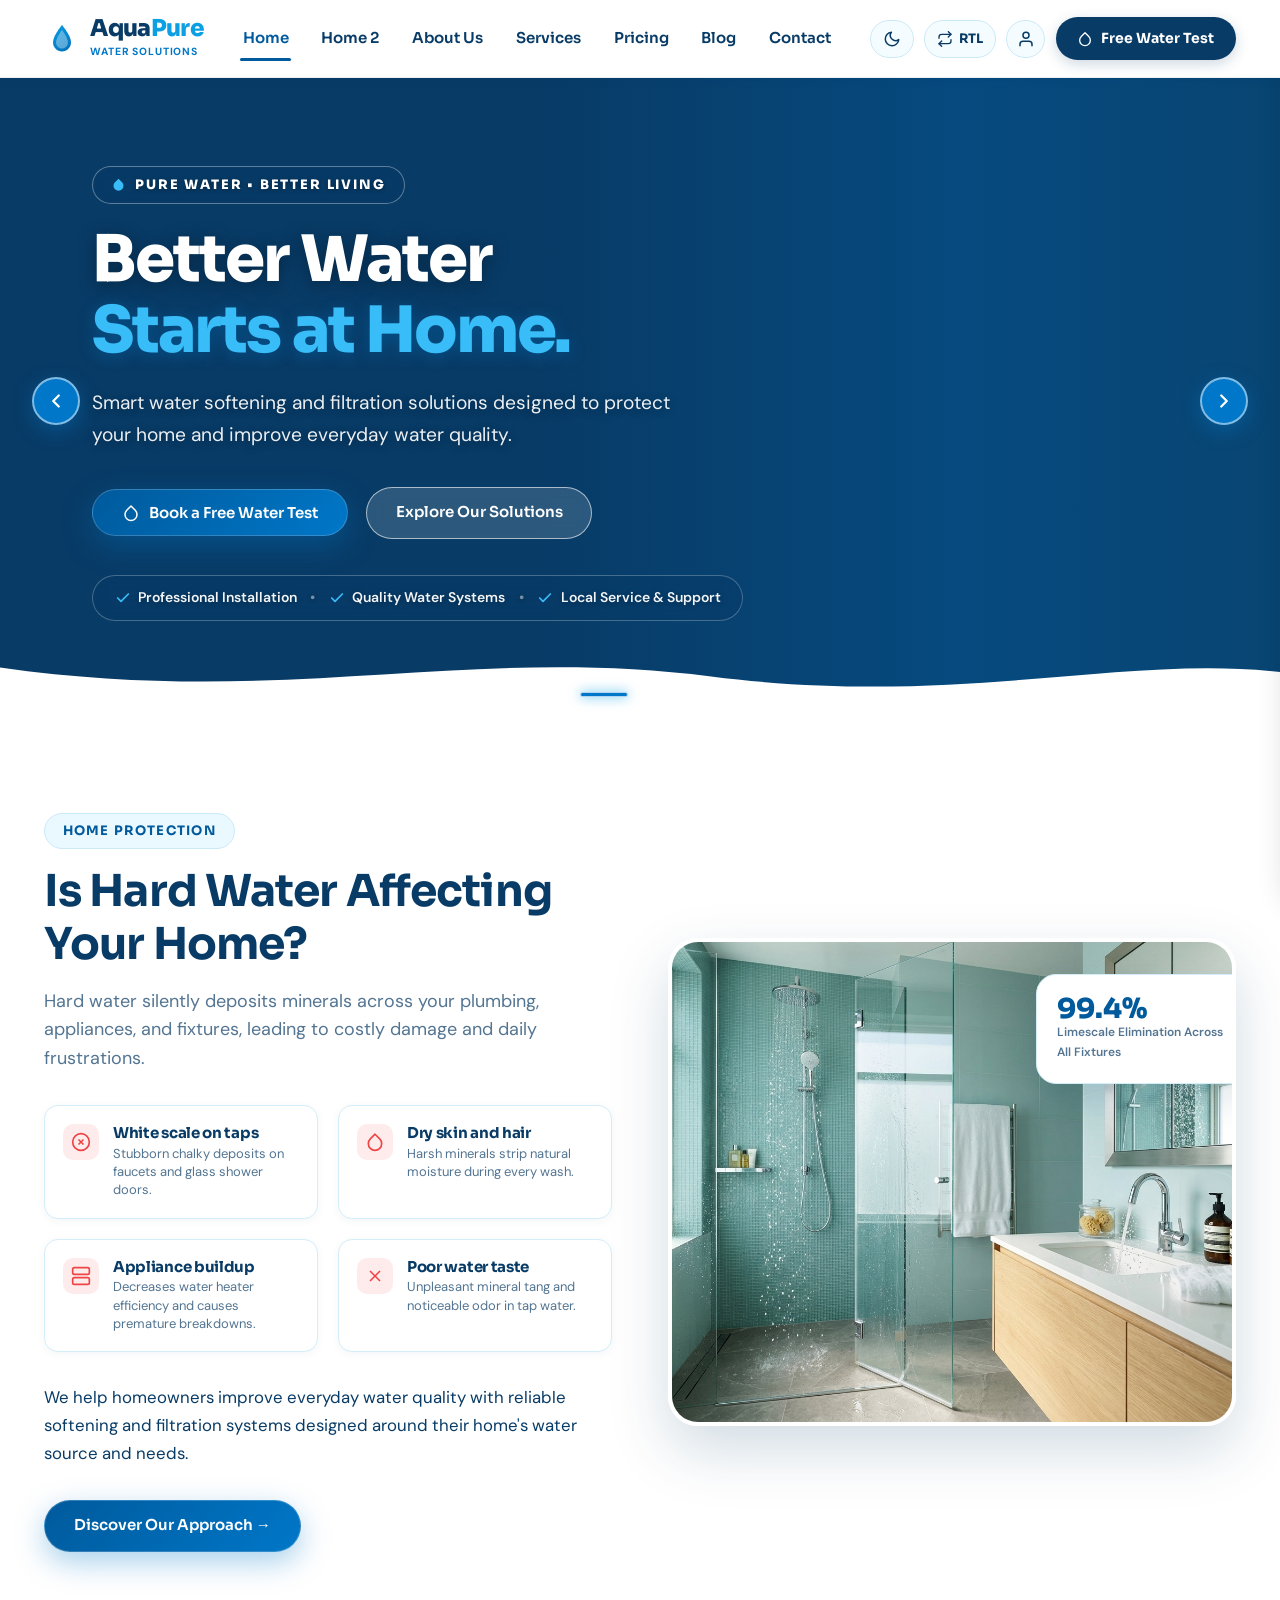
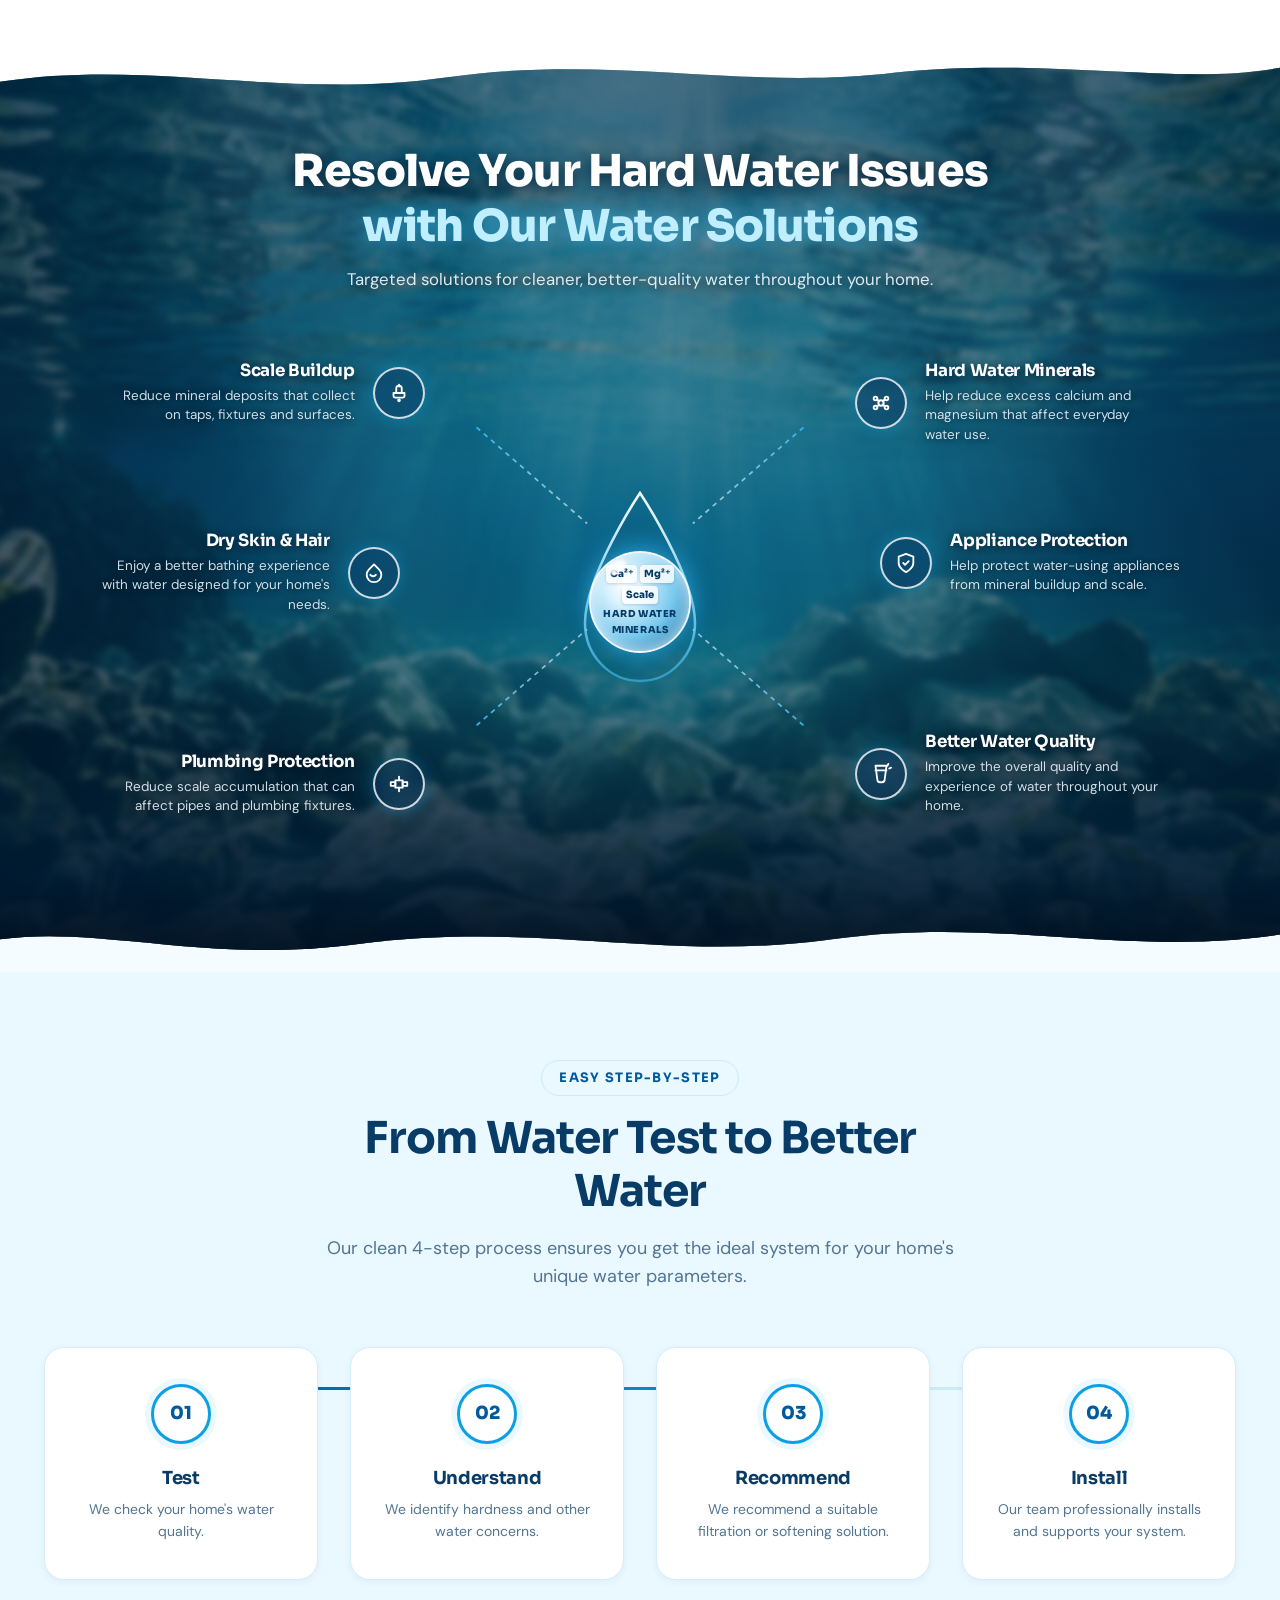
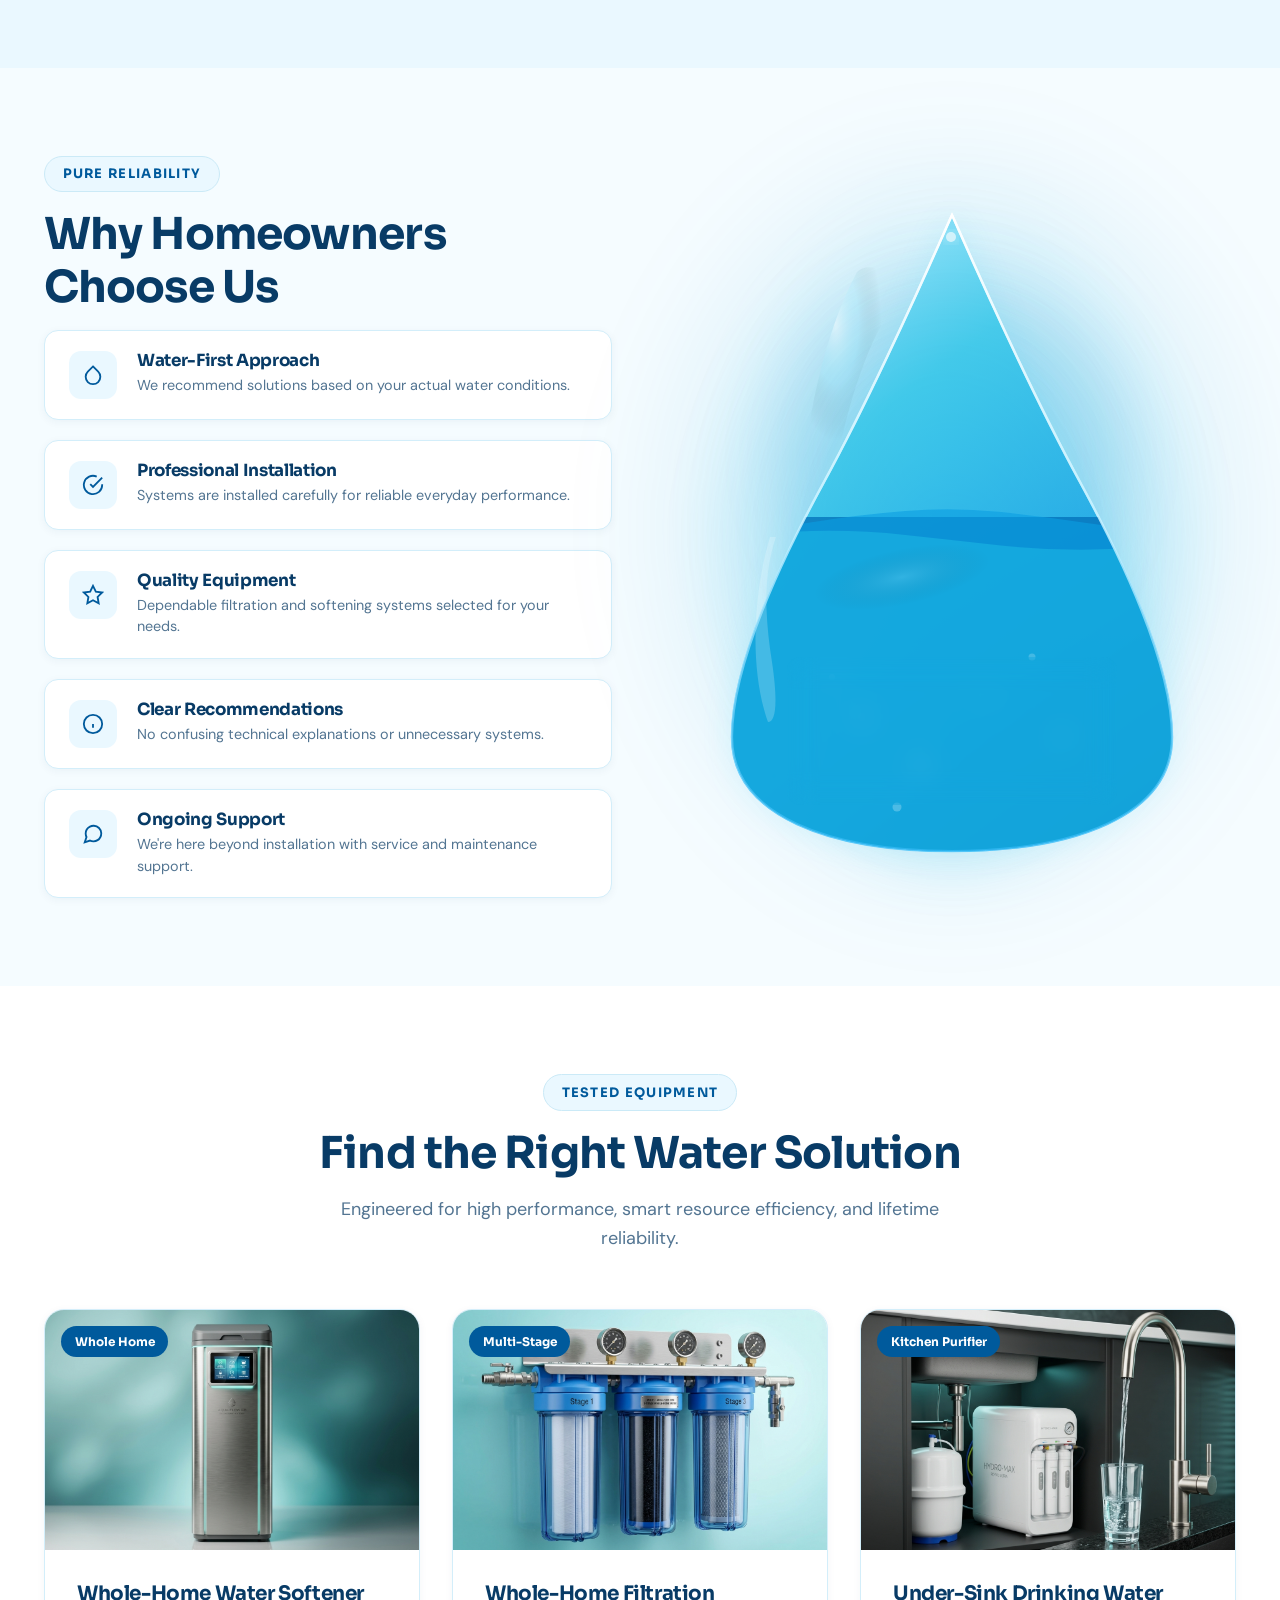
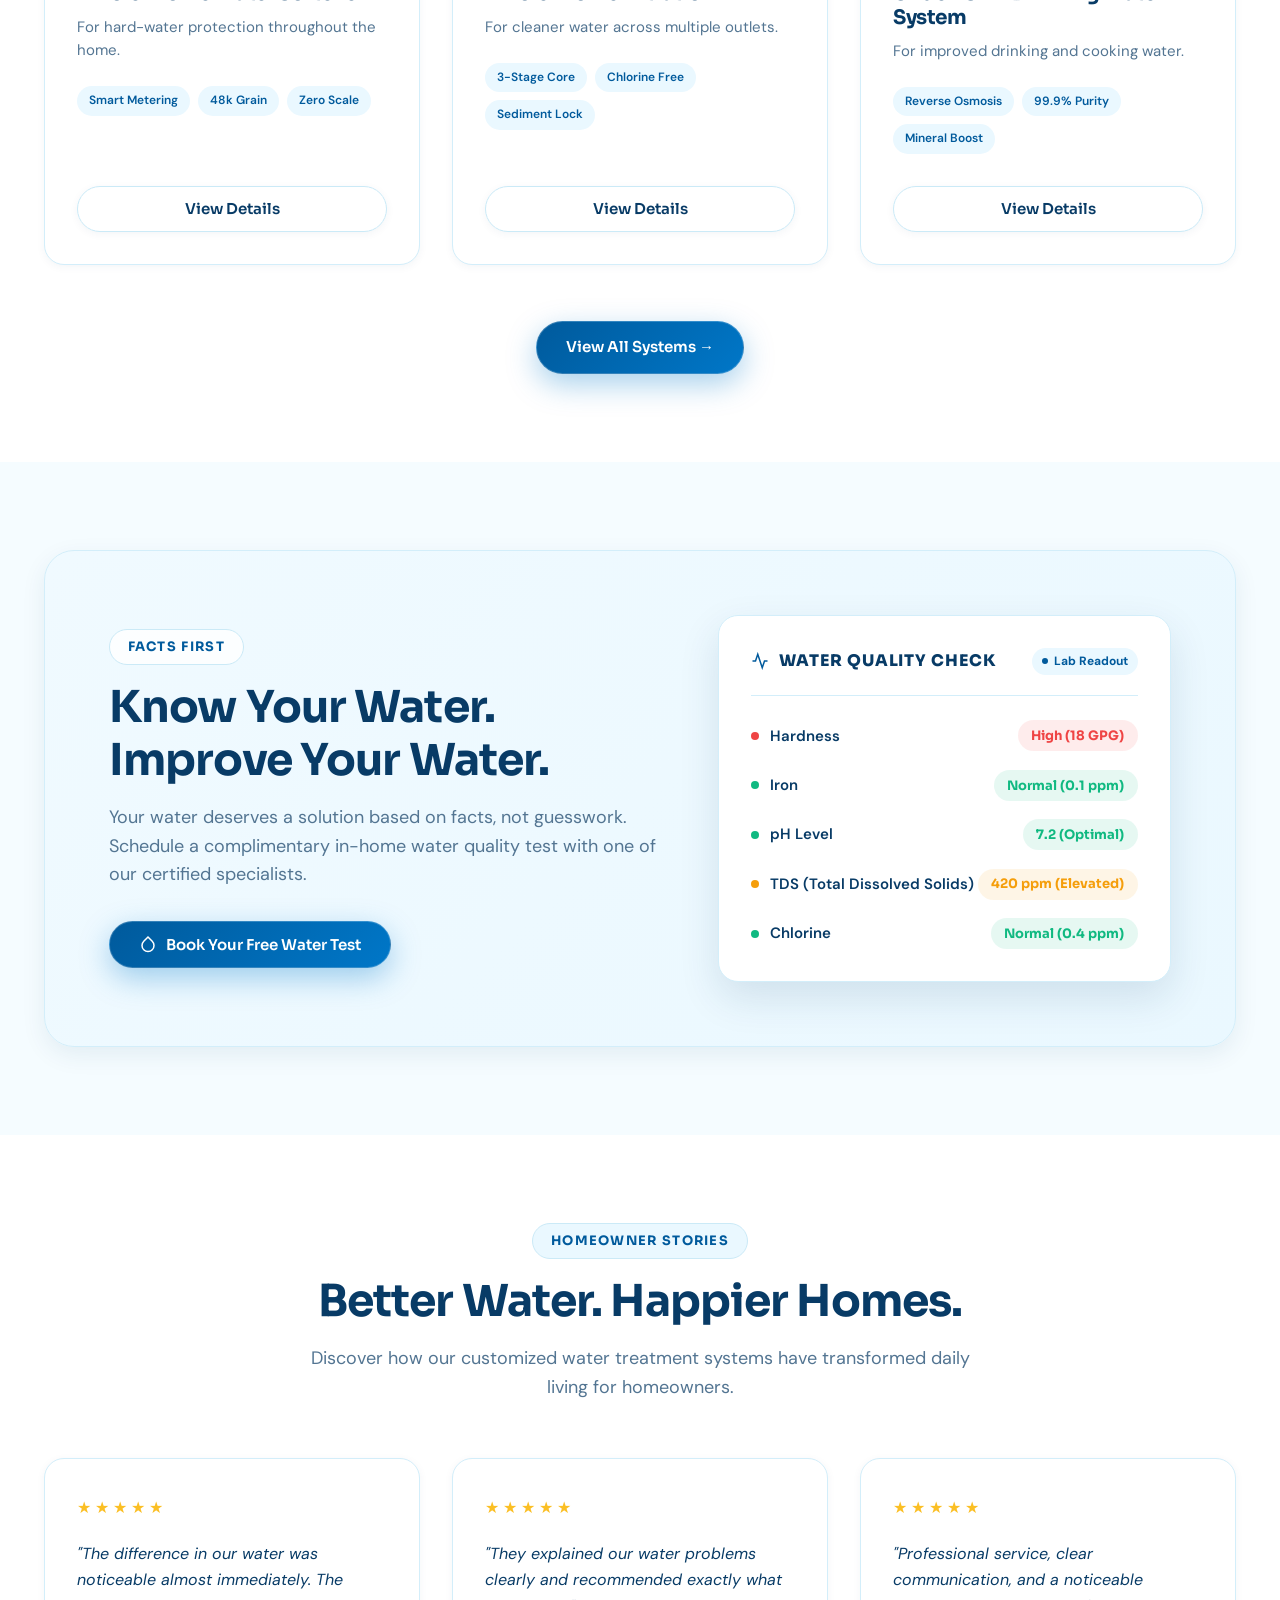
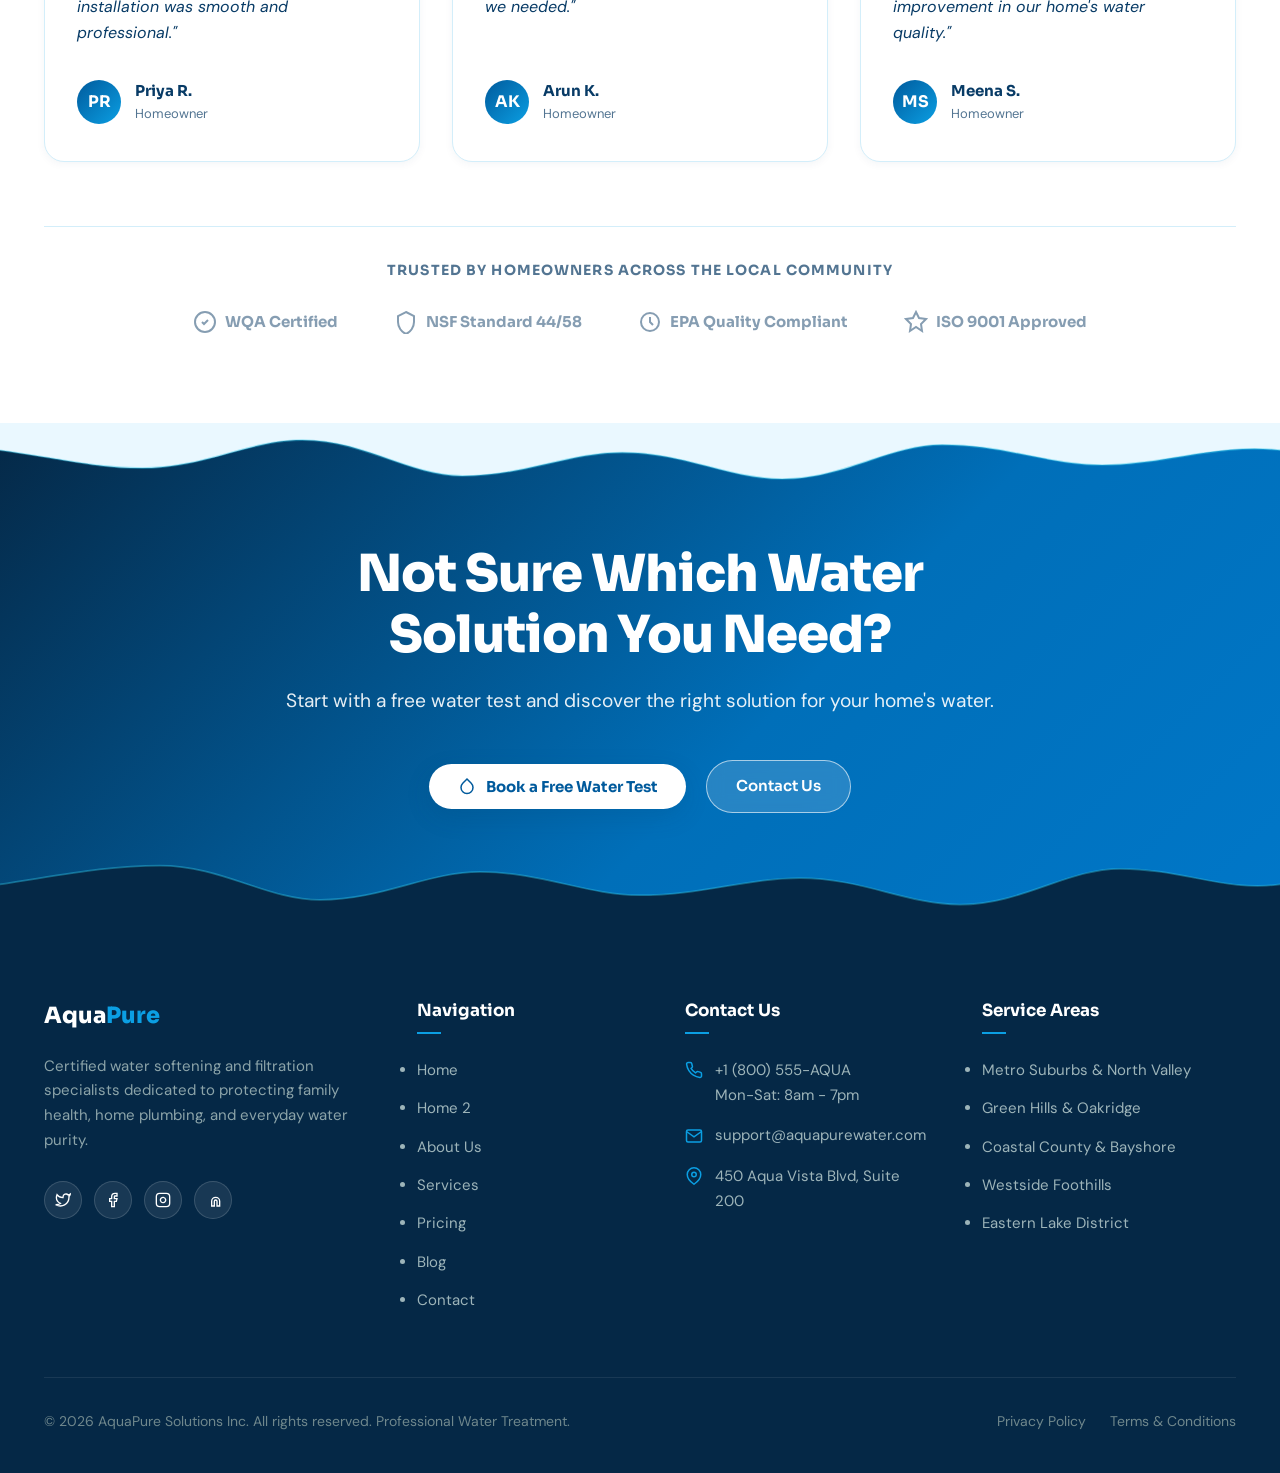
==== index.html @ fc1902e7 "first commit" ====
<!DOCTYPE html>
<html lang="en" dir="ltr">
<head>
  <meta charset="UTF-8">
  <meta name="viewport" content="width=device-width, initial-scale=1.0">
  <meta name="description" content="AquaPure - Smart water softening and whole-home filtration solutions. Protect your home and enjoy pure, balanced water with professional installation.">
  <meta name="theme-color" content="#006FB9">
  <title>AquaPure | Home Water Softener &amp; Filtration Installer</title>

  <!-- Google Fonts: Sora & DM Sans -->
  <link rel="preconnect" href="https://fonts.googleapis.com">
  <link rel="preconnect" href="https://fonts.gstatic.com" crossorigin>
  <link href="https://fonts.googleapis.com/css2?family=DM+Sans:ital,opsz,wght@0,9..40,300..800;1,9..40,300..800&family=Sora:wght@400;500;600;700;800&display=swap" rel="stylesheet">

  <!-- Core CSS -->
  <link rel="stylesheet" href="css/style.css">
  <link rel="stylesheet" href="css/auth.css">
</head>
<body>

  <!-- ==========================================================================
       HEADER / NAVIGATION (Exact Proportions & Layout to Reference UI)
       ========================================================================== -->
  <header class="site-header" id="siteHeader">
    <div class="container">
      <div class="header-inner">
        
        <!-- Brand Logo (Left) -->
        <a href="index.html" class="brand-logo" aria-label="AquaPure Home">
          <svg class="logo-icon-svg" viewBox="0 0 36 36" fill="none">
            <path d="M18 4C18 4 9 14.5 9 21.5C9 26.47 13.03 30.5 18 30.5C22.97 30.5 27 26.47 27 21.5C27 14.5 18 4 18 4Z" fill="url(#logo_grad)"/>
            <path d="M18 9C18 9 12 16.5 12 21.5C12 24.8 14.69 27.5 18 27.5C21.31 27.5 24 24.8 24 21.5C24 16.5 18 9 18 9Z" fill="#FFFFFF" fill-opacity="0.35"/>
            <defs>
              <linearGradient id="logo_grad" x1="9" y1="4" x2="27" y2="30.5" gradientUnits="userSpaceOnUse">
                <stop stop-color="#0B9FE3"/>
                <stop offset="1" stop-color="#006FB9"/>
              </linearGradient>
            </defs>
          </svg>
          <div class="logo-text-group">
            <span class="brand-title">Aqua<span>Pure</span></span>
            <span class="brand-sub">Water Solutions</span>
          </div>
        </a>

        <!-- Center Navigation Menu -->
        <nav class="nav-menu" aria-label="Main Navigation">
          <a href="index.html" class="nav-link active">Home</a>
          <a href="home-2.html" class="nav-link">Home 2</a>
          <a href="about.html" class="nav-link">About Us</a>
          <a href="services.html" class="nav-link">Services</a>
          <a href="pricing.html" class="nav-link">Pricing</a>
          <a href="blog.html" class="nav-link">Blog</a>
          <a href="contact.html" class="nav-link">Contact</a>
        </nav>

        <!-- Right Header Actions -->
        <div class="header-actions">
          
          <!-- Dark / Light Mode Toggle -->
          <button class="header-action-btn" id="themeToggleBtn" aria-label="Toggle dark mode" title="Toggle theme">
            <svg id="themeIcon" width="18" height="18" viewBox="0 0 24 24" fill="none" stroke="currentColor" stroke-width="2" stroke-linecap="round" stroke-linejoin="round">
              <path d="M21 12.79A9 9 0 1 1 11.21 3 7 7 0 0 0 21 12.79z"></path>
            </svg>
          </button>

          <!-- LTR / RTL Direction Toggle -->
          <button class="header-action-btn" id="dirToggleBtn" aria-label="Toggle text direction" title="Switch LTR/RTL">
            <svg width="16" height="16" viewBox="0 0 24 24" fill="none" stroke="currentColor" stroke-width="2" stroke-linecap="round" stroke-linejoin="round">
              <polyline points="17 1 21 5 17 9"></polyline>
              <path d="M3 11V9a4 4 0 0 1 4-4h14"></path>
              <polyline points="7 23 3 19 7 15"></polyline>
              <path d="M21 13v2a4 4 0 0 1-4 4H3"></path>
            </svg>
            <span id="dirLabel">RTL</span>
          </button>

          <!-- Profile Icon with Dropdown -->
          <div class="profile-dropdown-wrapper" id="profileDropdownWrapper">
            <button class="header-action-btn" id="profileMenuBtn" aria-label="User Account" title="My Account" aria-expanded="false" aria-haspopup="true" style="padding: 0 0.6rem;">
              <svg width="18" height="18" viewBox="0 0 24 24" fill="none" stroke="currentColor" stroke-width="2" stroke-linecap="round" stroke-linejoin="round">
                <path d="M20 21v-2a4 4 0 0 0-4-4H8a4 4 0 0 0-4 4v2"></path>
                <circle cx="12" cy="7" r="4"></circle>
              </svg>
            </button>
            <div class="profile-dropdown-panel" id="profileDropdownPanel" role="menu">
              <!-- Populated by main.js profile dropdown logic -->
            </div>
          </div>

          <!-- Primary CTA Button -->
          <a href="#water-test" class="header-cta-pill trigger-water-test">
            <svg width="16" height="16" viewBox="0 0 24 24" fill="none" stroke="currentColor" stroke-width="2" stroke-linecap="round" stroke-linejoin="round">
              <path d="M12 2.69l5.66 5.66a8 8 0 1 1-11.31 0z"></path>
            </svg>
            Free Water Test
          </a>

          <!-- Mobile Hamburger Toggle -->
          <button class="hamburger-btn" id="hamburgerBtn" aria-label="Open mobile menu" aria-expanded="false">
            <span class="hamburger-line"></span>
            <span class="hamburger-line"></span>
            <span class="hamburger-line"></span>
          </button>

        </div>

      </div>
    </div>
  </header>

  <!-- Mobile Drawer Overlay & Menu -->
  <div class="mobile-nav-overlay" id="mobileNavOverlay"></div>
  <div class="mobile-nav-drawer" id="mobileNavDrawer">
    <div>
      <div class="mobile-links">
        <a href="index.html" class="mobile-link active">Home <span>&rarr;</span></a>
        <a href="home-2.html" class="mobile-link">Home 2 <span>&rarr;</span></a>
        <a href="about.html" class="mobile-link">About Us <span>&rarr;</span></a>
        <a href="services.html" class="mobile-link">Services <span>&rarr;</span></a>
        <a href="pricing.html" class="mobile-link">Pricing <span>&rarr;</span></a>
        <a href="blog.html" class="mobile-link">Blog <span>&rarr;</span></a>
        <a href="contact.html" class="mobile-link">Contact <span>&rarr;</span></a>
      </div>

      <div style="display: flex; flex-direction: column; gap: 0.75rem; margin-top: 2rem;">
        <button class="header-action-btn" id="mobileThemeToggleBtn" style="width: 100%; justify-content: flex-start; height: 42px;">
          <svg id="mobileThemeIcon" width="18" height="18" viewBox="0 0 24 24" fill="none" stroke="currentColor" stroke-width="2">
            <path d="M21 12.79A9 9 0 1 1 11.21 3 7 7 0 0 0 21 12.79z"></path>
          </svg>
          <span id="themeText">Dark Mode</span>
        </button>
        <button class="header-action-btn" id="mobileDirToggleBtn" style="width: 100%; justify-content: flex-start; height: 42px;">
          <svg width="18" height="18" viewBox="0 0 24 24" fill="none" stroke="currentColor" stroke-width="2">
            <polyline points="17 1 21 5 17 9"></polyline>
            <path d="M3 11V9a4 4 0 0 1 4-4h14"></path>
          </svg>
          <span id="mobileDirLabel">Switch to RTL</span>
        </button>
      </div>
    </div>

    <a href="#water-test" class="btn btn-blue trigger-water-test" style="width: 100%;">
      Book a Free Water Test
    </a>
  </div>

  <main>
    <!-- ==========================================================================
         HERO SECTION (Full-Width Water Video Background with Content Overlay)
         ========================================================================== -->
    <section class="hero-wrapper" id="heroSlider">
      
      <!-- Full-Width Water Splash Video Background -->
      <video class="hero-video-bg" autoplay muted loop playsinline preload="auto">
        <source src="assets/header.mp4" type="video/mp4">
      </video>

      <!-- Subtle Water Blue Gradient Overlay for Text Readability -->
      <div class="hero-video-overlay" aria-hidden="true"></div>

      <!-- Left / Right Slider Navigation Buttons (Circular Blue Buttons) -->
      <button class="slider-arrow-btn slider-arrow-prev" id="sliderPrevBtn" aria-label="Previous Hero Slide">
        <svg width="22" height="22" viewBox="0 0 24 24" fill="none" stroke="currentColor" stroke-width="2.5" stroke-linecap="round" stroke-linejoin="round">
          <polyline points="15 18 9 12 15 6"></polyline>
        </svg>
      </button>

      <button class="slider-arrow-btn slider-arrow-next" id="sliderNextBtn" aria-label="Next Hero Slide">
        <svg width="22" height="22" viewBox="0 0 24 24" fill="none" stroke="currentColor" stroke-width="2.5" stroke-linecap="round" stroke-linejoin="round">
          <polyline points="9 18 15 12 9 6"></polyline>
        </svg>
      </button>

      <!-- Bottom Slider Indicators -->
      <div class="hero-slider-indicators" id="heroIndicators">
        <button class="indicator-bar active" data-slide="0" aria-label="Slide 1"></button>
        <button class="indicator-bar" data-slide="1" aria-label="Slide 2"></button>
        <button class="indicator-bar" data-slide="2" aria-label="Slide 3"></button>
      </div>

      <!-- Bottom Flowing Curved Wave (Edge Transition connected to water video) -->
      <div class="hero-water-bottom-curve" aria-hidden="true">
        <svg class="water-bottom-svg" viewBox="0 0 1440 100" preserveAspectRatio="none">
          <path fill="var(--color-bg-alt)" d="M0,35 C320,80 520,10 800,45 C1080,80 1260,20 1440,40 L1440,100 L0,100 Z"></path>
        </svg>
      </div>

      <!-- Hero Main Content Over Video -->
      <div class="hero-inner-container">
        
        <!-- Slide 1 (Primary Home 1 Content) -->
        <div class="hero-slide active" id="slide0">
          <div class="hero-slide-content">
            <div class="hero-pure-tag">
              <svg width="15" height="15" viewBox="0 0 24 24" fill="#38BDF8">
                <path d="M12 2.69l5.66 5.66a8 8 0 1 1-11.31 0z"></path>
              </svg>
              PURE WATER • BETTER LIVING
            </div>

            <h1 class="hero-main-title">
              Better Water<br>
              <span class="text-blue-highlight">Starts at Home.</span>
            </h1>

            <p class="hero-supporting-desc">
              Smart water softening and filtration solutions designed to protect your home and improve everyday water quality.
            </p>

            <div class="hero-btn-group">
              <button class="btn btn-blue trigger-water-test">
                <svg width="18" height="18" viewBox="0 0 24 24" fill="none" stroke="currentColor" stroke-width="2" stroke-linecap="round" stroke-linejoin="round">
                  <path d="M12 2.69l5.66 5.66a8 8 0 1 1-11.31 0z"></path>
                </svg>
                Book a Free Water Test
              </button>
              <a href="services.html" class="btn btn-white-outline">
                Explore Our Solutions
              </a>
            </div>

            <div class="hero-trust-bar">
              <span class="hero-trust-item">
                <svg width="16" height="16" viewBox="0 0 24 24" fill="none" stroke="currentColor" stroke-width="2.5" stroke-linecap="round" stroke-linejoin="round">
                  <polyline points="20 6 9 17 4 12"></polyline>
                </svg>
                Professional Installation
              </span>
              <span class="hero-trust-sep">•</span>
              <span class="hero-trust-item">
                <svg width="16" height="16" viewBox="0 0 24 24" fill="none" stroke="currentColor" stroke-width="2.5" stroke-linecap="round" stroke-linejoin="round">
                  <polyline points="20 6 9 17 4 12"></polyline>
                </svg>
                Quality Water Systems
              </span>
              <span class="hero-trust-sep">•</span>
              <span class="hero-trust-item">
                <svg width="16" height="16" viewBox="0 0 24 24" fill="none" stroke="currentColor" stroke-width="2.5" stroke-linecap="round" stroke-linejoin="round">
                  <polyline points="20 6 9 17 4 12"></polyline>
                </svg>
                Local Service & Support
              </span>
            </div>
          </div>
        </div>

        <!-- Slide 2 -->
        <div class="hero-slide" id="slide1">
          <div class="hero-slide-content">
            <div class="hero-pure-tag">
              <svg width="15" height="15" viewBox="0 0 24 24" fill="#38BDF8">
                <path d="M12 2.69l5.66 5.66a8 8 0 1 1-11.31 0z"></path>
              </svg>
              WHOLE-HOME SCALE PROTECTION
            </div>

            <h1 class="hero-main-title">
              Zero Hard Scale.<br>
              <span class="text-blue-highlight">Silky Smooth Water.</span>
            </h1>

            <p class="hero-supporting-desc">
              Eliminate scale buildup across showerheads, faucets, and high-efficiency water heaters with dual-tank softening.
            </p>

            <div class="hero-btn-group">
              <button class="btn btn-blue trigger-water-test">
                <svg width="18" height="18" viewBox="0 0 24 24" fill="none" stroke="currentColor" stroke-width="2" stroke-linecap="round" stroke-linejoin="round">
                  <path d="M12 2.69l5.66 5.66a8 8 0 1 1-11.31 0z"></path>
                </svg>
                Book a Free Water Test
              </button>
              <a href="pricing.html" class="btn btn-white-outline">
                Explore Softeners
              </a>
            </div>

            <div class="hero-trust-bar">
              <span class="hero-trust-item">
                <svg width="16" height="16" viewBox="0 0 24 24" fill="none" stroke="currentColor" stroke-width="2.5" stroke-linecap="round" stroke-linejoin="round">
                  <polyline points="20 6 9 17 4 12"></polyline>
                </svg>
                99.4% Scale Elimination
              </span>
              <span class="hero-trust-sep">•</span>
              <span class="hero-trust-item">
                <svg width="16" height="16" viewBox="0 0 24 24" fill="none" stroke="currentColor" stroke-width="2.5" stroke-linecap="round" stroke-linejoin="round">
                  <polyline points="20 6 9 17 4 12"></polyline>
                </svg>
                NSF 44 Certified
              </span>
              <span class="hero-trust-sep">•</span>
              <span class="hero-trust-item">
                <svg width="16" height="16" viewBox="0 0 24 24" fill="none" stroke="currentColor" stroke-width="2.5" stroke-linecap="round" stroke-linejoin="round">
                  <polyline points="20 6 9 17 4 12"></polyline>
                </svg>
                10-Year Warranty
              </span>
            </div>
          </div>
        </div>

        <!-- Slide 3 -->
        <div class="hero-slide" id="slide2">
          <div class="hero-slide-content">
            <div class="hero-pure-tag">
              <svg width="15" height="15" viewBox="0 0 24 24" fill="#38BDF8">
                <path d="M12 2.69l5.66 5.66a8 8 0 1 1-11.31 0z"></path>
              </svg>
              DRINKING WATER PURITY
            </div>

            <h1 class="hero-main-title">
              Crisp &amp; Clean Water<br>
              <span class="text-blue-highlight">Straight From The Tap.</span>
            </h1>

            <p class="hero-supporting-desc">
              Advanced multi-stage Reverse Osmosis filtration removes 99.9% of micro-impurities, chlorine, and heavy metals.
            </p>

            <div class="hero-btn-group">
              <button class="btn btn-blue trigger-water-test">
                <svg width="18" height="18" viewBox="0 0 24 24" fill="none" stroke="currentColor" stroke-width="2" stroke-linecap="round" stroke-linejoin="round">
                  <path d="M12 2.69l5.66 5.66a8 8 0 1 1-11.31 0z"></path>
                </svg>
                Book a Free Water Test
              </button>
              <a href="services.html" class="btn btn-white-outline">
                Explore Filtration
              </a>
            </div>

            <div class="hero-trust-bar">
              <span class="hero-trust-item">
                <svg width="16" height="16" viewBox="0 0 24 24" fill="none" stroke="currentColor" stroke-width="2.5" stroke-linecap="round" stroke-linejoin="round">
                  <polyline points="20 6 9 17 4 12"></polyline>
                </svg>
                99.9% Impurity Removal
              </span>
              <span class="hero-trust-sep">•</span>
              <span class="hero-trust-item">
                <svg width="16" height="16" viewBox="0 0 24 24" fill="none" stroke="currentColor" stroke-width="2.5" stroke-linecap="round" stroke-linejoin="round">
                  <polyline points="20 6 9 17 4 12"></polyline>
                </svg>
                Mineral Remineralization
              </span>
              <span class="hero-trust-sep">•</span>
              <span class="hero-trust-item">
                <svg width="16" height="16" viewBox="0 0 24 24" fill="none" stroke="currentColor" stroke-width="2.5" stroke-linecap="round" stroke-linejoin="round">
                  <polyline points="20 6 9 17 4 12"></polyline>
                </svg>
                Certified Technicians
              </span>
            </div>
          </div>
        </div>

      </div>
    </section>


    <!-- ==========================================================================
         SECTION 2: HARD WATER PROBLEM / INTRO
         ========================================================================== -->
    <section class="section section-alt" id="hard-water">
      <div class="container">
        <div class="grid-2">
          
          <div>
            <div class="section-tag">Home Protection</div>
            <h2 class="section-title">Is Hard Water Affecting Your Home?</h2>
            
            <p class="section-desc" style="margin-bottom: 1.5rem;">
              Hard water silently deposits minerals across your plumbing, appliances, and fixtures, leading to costly damage and daily frustrations.
            </p>

            <div class="problem-card-grid">
              
              <div class="problem-item">
                <div class="problem-icon-wrap">
                  <svg width="20" height="20" viewBox="0 0 24 24" fill="none" stroke="currentColor" stroke-width="2">
                    <circle cx="12" cy="12" r="10"></circle>
                    <line x1="15" y1="9" x2="9" y2="15"></line>
                    <line x1="9" y1="9" x2="15" y2="15"></line>
                  </svg>
                </div>
                <div class="problem-text">
                  <h4>White scale on taps</h4>
                  <p>Stubborn chalky deposits on faucets and glass shower doors.</p>
                </div>
              </div>

              <div class="problem-item">
                <div class="problem-icon-wrap">
                  <svg width="20" height="20" viewBox="0 0 24 24" fill="none" stroke="currentColor" stroke-width="2">
                    <path d="M12 2.69l5.66 5.66a8 8 0 1 1-11.31 0z"></path>
                  </svg>
                </div>
                <div class="problem-text">
                  <h4>Dry skin and hair</h4>
                  <p>Harsh minerals strip natural moisture during every wash.</p>
                </div>
              </div>

              <div class="problem-item">
                <div class="problem-icon-wrap">
                  <svg width="20" height="20" viewBox="0 0 24 24" fill="none" stroke="currentColor" stroke-width="2">
                    <rect x="2" y="2" width="20" height="8" rx="2" ry="2"></rect>
                    <rect x="2" y="14" width="20" height="8" rx="2" ry="2"></rect>
                    <line x1="6" y1="6" x2="6.01" y2="6"></line>
                    <line x1="6" y1="18" x2="6.01" y2="18"></line>
                  </svg>
                </div>
                <div class="problem-text">
                  <h4>Appliance buildup</h4>
                  <p>Decreases water heater efficiency and causes premature breakdowns.</p>
                </div>
              </div>

              <div class="problem-item">
                <div class="problem-icon-wrap">
                  <svg width="20" height="20" viewBox="0 0 24 24" fill="none" stroke="currentColor" stroke-width="2">
                    <path d="M18 6L6 18"></path>
                    <path d="M6 6l12 12"></path>
                  </svg>
                </div>
                <div class="problem-text">
                  <h4>Poor water taste</h4>
                  <p>Unpleasant mineral tang and noticeable odor in tap water.</p>
                </div>
              </div>

            </div>

            <p style="margin-bottom: 2rem; font-size: 1.05rem; line-height: 1.65; color: var(--color-text-main);">
              We help homeowners improve everyday water quality with reliable softening and filtration systems designed around their home's water source and needs.
            </p>

            <a href="#how-it-works" class="btn btn-blue">
              Discover Our Approach &rarr;
            </a>
          </div>

          <div class="intro-visual-frame">
            <img src="assets/images/hard_water_intro.jpg" alt="Spotless modern luxury bathroom with crystal pure running water" width="540" height="480">
            <div class="intro-badge-card">
              <div>
                <div class="badge-stat-num">99.4%</div>
                <div class="badge-stat-label">Limescale Elimination Across All Fixtures</div>
              </div>
            </div>
          </div>

        </div>
      </div>
    </section>


    <!-- ==========================================================================
         SECTION 3: WATER SOLUTIONS (Underwater Ocean Infographic)
         ========================================================================== -->
    <section class="water-solutions-section" id="services">
      
      <!-- SVG Clip Path Definition: Masks the image directly into natural organic wave boundaries -->
      <svg width="0" height="0" class="uw-clip-def" aria-hidden="true">
        <defs>
          <clipPath id="uwWaveClip" clipPathUnits="objectBoundingBox">
            <path d="M 0,0.045 C 0.12,0.02 0.22,0.065 0.35,0.04 C 0.48,0.015 0.58,0.055 0.70,0.035 C 0.82,0.018 0.92,0.05 1,0.03 L 1,0.96 C 0.88,0.985 0.78,0.94 0.65,0.965 C 0.52,0.99 0.42,0.945 0.28,0.97 C 0.16,0.992 0.08,0.95 0,0.965 Z" />
          </clipPath>
        </defs>
      </svg>

      <!-- Masked Underwater Backdrop — The actual image itself is clipped into wave shape -->
      <div class="uw-backdrop" aria-hidden="true">
        <!-- Primary Underwater Background Image -->
        <img src="assets/images/image.png" alt="Underwater ocean environment with natural sunlight and seafloor" class="underwater-bg-img" loading="eager" />

        <!-- Deep blue cinematic color-grade overlay -->
        <div class="uw-grade-overlay"></div>

        <!-- Vignette edges (darkens left/right/bottom, leaves center clear) -->
        <div class="uw-vignette"></div>

        <!-- Central spotlight: brighter behind the water drop -->
        <div class="uw-center-spot"></div>

        <!-- Ocean floor depth gradient -->
        <div class="uw-floor-gradient"></div>

        <!-- Subtle sunlight rays -->
        <div class="underwater-sun-rays">
          <div class="sun-ray-beam beam-1"></div>
          <div class="sun-ray-beam beam-2"></div>
          <div class="sun-ray-beam beam-3"></div>
          <div class="sun-ray-beam beam-4"></div>
        </div>

        <!-- Floating ambient bubbles -->
        <div class="underwater-particles-wrap">
          <div class="water-bubble-dot dot-1"></div>
          <div class="water-bubble-dot dot-2"></div>
          <div class="water-bubble-dot dot-3"></div>
          <div class="water-bubble-dot dot-4"></div>
          <div class="water-bubble-dot dot-5"></div>
        </div>
      </div>


      <div class="water-solutions-container">
        
        <!-- Section Heading (Upper Center, Below Water Surface with High Contrast) -->
        <div class="water-solutions-header">
          <h2 class="water-solutions-title">
            Resolve Your Hard Water Issues<br>
            <span>with Our Water Solutions</span>
          </h2>
          <p class="water-solutions-desc">
            Targeted solutions for cleaner, better-quality water throughout your home.
          </p>
        </div>

        <!-- Radial Infographic Stage -->
        <div class="radial-stage" id="radialStage">
          
          <!-- Clean, Straight Connecting Lines (Central Drop to 6 Solution Nodes) -->
          <svg class="radial-connections-svg" viewBox="0 0 1000 520" preserveAspectRatio="xMidYMid meet" aria-hidden="true">
            <defs>
              <linearGradient id="lineGlowLeft" x1="0%" y1="0%" x2="100%" y2="0%">
                <stop offset="0%" stop-color="#38BDF8" stop-opacity="0.9"/>
                <stop offset="100%" stop-color="#FFFFFF" stop-opacity="0.6"/>
              </linearGradient>
              <linearGradient id="lineGlowRight" x1="0%" y1="0%" x2="100%" y2="0%">
                <stop offset="0%" stop-color="#FFFFFF" stop-opacity="0.6"/>
                <stop offset="100%" stop-color="#38BDF8" stop-opacity="0.9"/>
              </linearGradient>
            </defs>

            <!-- Line 1: Top Left to Central Drop -->
            <line id="line-top-left" class="radial-line" x1="330" y1="95" x2="445" y2="195" stroke="url(#lineGlowLeft)"/>
            
            <!-- Line 2: Top Right to Central Drop -->
            <line id="line-top-right" class="radial-line" x1="670" y1="95" x2="555" y2="195" stroke="url(#lineGlowRight)"/>
            
            <!-- Line 3: Middle Left to Central Drop -->
            <line id="line-mid-left" class="radial-line" x1="310" y1="250" x2="430" y2="250" stroke="url(#lineGlowLeft)"/>
            
            <!-- Line 4: Middle Right to Central Drop -->
            <line id="line-mid-right" class="radial-line" x1="690" y1="250" x2="570" y2="250" stroke="url(#lineGlowRight)"/>
            
            <!-- Line 5: Bottom Left to Central Drop -->
            <line id="line-bot-left" class="radial-line" x1="330" y1="405" x2="445" y2="305" stroke="url(#lineGlowLeft)"/>
            
            <!-- Line 6: Bottom Right to Central Drop -->
            <line id="line-bot-right" class="radial-line" x1="670" y1="405" x2="555" y2="305" stroke="url(#lineGlowRight)"/>
          </svg>

          <!-- Central Suspended Water Drop with Mineral Buildup Visual -->
          <div class="radial-center-drop" id="centralWaterDrop" role="img" aria-label="Hard water minerals inside central water drop">
            
            <!-- Ambient Spotlight Halo -->
            <div class="drop-halo-glow"></div>

            <!-- Crisp Glowing Water Drop SVG Outline -->
            <svg class="center-drop-svg" viewBox="0 0 160 210">
              <defs>
                <linearGradient id="dropStrokeGrad" x1="0%" y1="0%" x2="0%" y2="100%">
                  <stop offset="0%" stop-color="#FFFFFF" stop-opacity="0.95"/>
                  <stop offset="50%" stop-color="#BFEFFF" stop-opacity="0.85"/>
                  <stop offset="100%" stop-color="#38BDF8" stop-opacity="0.6"/>
                </linearGradient>
                <radialGradient id="dropGlowGrad" cx="50%" cy="60%" r="50%">
                  <stop offset="0%" stop-color="#38BDF8" stop-opacity="0.35"/>
                  <stop offset="70%" stop-color="#005A87" stop-opacity="0.15"/>
                  <stop offset="100%" stop-color="transparent" stop-opacity="0"/>
                </radialGradient>
              </defs>

              <path d="M80,12 C80,12 25,95 25,142 C25,174 49.6,200 80,200 C110.4,200 135,174 135,142 C135,95 80,12 80,12 Z" 
                    fill="url(#dropGlowGrad)" 
                    stroke="url(#dropStrokeGrad)" 
                    stroke-width="2.5" />
            </svg>

            <!-- Hard Water Minerals Orb Inside Drop -->
            <div class="drop-mineral-orb">
              <div class="mineral-orb-specular"></div>
              <div class="mineral-orb-crystals">
                <span class="mineral-crystal cr-1">Ca²⁺</span>
                <span class="mineral-crystal cr-2">Mg²⁺</span>
                <span class="mineral-crystal cr-3">Scale</span>
              </div>
              <div class="mineral-orb-label">Hard Water Minerals</div>
            </div>

          </div>

          <!-- ================================================================
               SIX SURROUNDING RADIAL SOLUTIONS
               ================================================================ -->

          <!-- 1. TOP LEFT: Scale Buildup -->
          <div class="radial-node node-top-left" data-target-line="line-top-left">
            <div class="radial-node-content">
              <h4 class="node-title">Scale Buildup</h4>
              <p class="node-desc">Reduce mineral deposits that collect on taps, fixtures and surfaces.</p>
            </div>
            <div class="radial-icon-ring" title="Scale Buildup">
              <svg width="22" height="22" viewBox="0 0 24 24" fill="none" stroke="currentColor" stroke-width="2" stroke-linecap="round" stroke-linejoin="round">
                <path d="M6 12h12v3a2 2 0 0 1-2 2H8a2 2 0 0 1-2-2v-3z"></path>
                <path d="M9 12V7a3 3 0 0 1 6 0v5"></path>
                <path d="M12 3v2"></path>
                <circle cx="12" cy="20" r="1" fill="currentColor"></circle>
              </svg>
            </div>
          </div>

          <!-- 2. TOP RIGHT: Hard Water Minerals -->
          <div class="radial-node node-top-right" data-target-line="line-top-right">
            <div class="radial-icon-ring" title="Hard Water Minerals">
              <svg width="22" height="22" viewBox="0 0 24 24" fill="none" stroke="currentColor" stroke-width="2" stroke-linecap="round" stroke-linejoin="round">
                <circle cx="12" cy="12" r="3"></circle>
                <circle cx="6" cy="7" r="2"></circle>
                <circle cx="18" cy="7" r="2"></circle>
                <circle cx="6" cy="17" r="2"></circle>
                <circle cx="18" cy="17" r="2"></circle>
                <line x1="8" y1="8" x2="10" y2="10.5"></line>
                <line x1="16" y1="8" x2="14" y2="10.5"></line>
                <line x1="8" y1="16" x2="10" y2="13.5"></line>
                <line x1="16" y1="16" x2="14" y2="13.5"></line>
              </svg>
            </div>
            <div class="radial-node-content">
              <h4 class="node-title">Hard Water Minerals</h4>
              <p class="node-desc">Help reduce excess calcium and magnesium that affect everyday water use.</p>
            </div>
          </div>

          <!-- 3. MIDDLE LEFT: Dry Skin & Hair -->
          <div class="radial-node node-mid-left" data-target-line="line-mid-left">
            <div class="radial-node-content">
              <h4 class="node-title">Dry Skin &amp; Hair</h4>
              <p class="node-desc">Enjoy a better bathing experience with water designed for your home's needs.</p>
            </div>
            <div class="radial-icon-ring" title="Dry Skin & Hair">
              <svg width="22" height="22" viewBox="0 0 24 24" fill="none" stroke="currentColor" stroke-width="2" stroke-linecap="round" stroke-linejoin="round">
                <path d="M12 2.69l5.66 5.66a8 8 0 1 1-11.31 0z"></path>
                <path d="M8 14c1.5 2 4.5 2 6 0"></path>
              </svg>
            </div>
          </div>

          <!-- 4. MIDDLE RIGHT: Appliance Protection -->
          <div class="radial-node node-mid-right" data-target-line="line-mid-right">
            <div class="radial-icon-ring" title="Appliance Protection">
              <svg width="22" height="22" viewBox="0 0 24 24" fill="none" stroke="currentColor" stroke-width="2" stroke-linecap="round" stroke-linejoin="round">
                <path d="M12 22s8-4 8-10V5l-8-3-8 3v7c0 6 8 10 8 10z"></path>
                <polyline points="9 12 11 14 15 10"></polyline>
              </svg>
            </div>
            <div class="radial-node-content">
              <h4 class="node-title">Appliance Protection</h4>
              <p class="node-desc">Help protect water-using appliances from mineral buildup and scale.</p>
            </div>
          </div>

          <!-- 5. BOTTOM LEFT: Plumbing Protection -->
          <div class="radial-node node-bot-left" data-target-line="line-bot-left">
            <div class="radial-node-content">
              <h4 class="node-title">Plumbing Protection</h4>
              <p class="node-desc">Reduce scale accumulation that can affect pipes and plumbing fixtures.</p>
            </div>
            <div class="radial-icon-ring" title="Plumbing Protection">
              <svg width="22" height="22" viewBox="0 0 24 24" fill="none" stroke="currentColor" stroke-width="2" stroke-linecap="round" stroke-linejoin="round">
                <path d="M3 10h5v4H3z"></path>
                <path d="M16 10h5v4h-5z"></path>
                <path d="M8 8h8v8H8z"></path>
                <path d="M12 4v4"></path>
                <path d="M12 16v4"></path>
              </svg>
            </div>
          </div>

          <!-- 6. BOTTOM RIGHT: Better Water Quality -->
          <div class="radial-node node-bot-right" data-target-line="line-bot-right">
            <div class="radial-icon-ring" title="Better Water Quality">
              <svg width="22" height="22" viewBox="0 0 24 24" fill="none" stroke="currentColor" stroke-width="2" stroke-linecap="round" stroke-linejoin="round">
                <path d="M6 3h12l-2 15a3 3 0 0 1-3 3h-2a3 3 0 0 1-3-3L6 3z"></path>
                <line x1="6" y1="8" x2="18" y2="8"></line>
                <path d="M19 3l1-2"></path>
                <path d="M21 6l2-1"></path>
              </svg>
            </div>
            <div class="radial-node-content">
              <h4 class="node-title">Better Water Quality</h4>
              <p class="node-desc">Improve the overall quality and experience of water throughout your home.</p>
            </div>
          </div>

        </div>

      </div>
    </section>


    <!-- ==========================================================================
         SECTION 4: HOW IT WORKS (4 Steps)
         ========================================================================== -->
    <section class="section section-subtle" id="how-it-works">
      <div class="container">
        
        <div class="section-header">
          <div class="section-tag">Easy Step-by-Step</div>
          <h2 class="section-title">From Water Test to Better Water</h2>
          <p class="section-desc">
            Our clean 4-step process ensures you get the ideal system for your home's unique water parameters.
          </p>
        </div>

        <div class="steps-timeline-wrap">
          <div class="steps-track-line">
            <div class="steps-track-fill"></div>
          </div>

          <div class="steps-grid">
            
            <div class="step-card">
              <div class="step-badge">01</div>
              <h3>Test</h3>
              <p>We check your home's water quality.</p>
            </div>

            <div class="step-card">
              <div class="step-badge">02</div>
              <h3>Understand</h3>
              <p>We identify hardness and other water concerns.</p>
            </div>

            <div class="step-card">
              <div class="step-badge">03</div>
              <h3>Recommend</h3>
              <p>We recommend a suitable filtration or softening solution.</p>
            </div>

            <div class="step-card">
              <div class="step-badge">04</div>
              <h3>Install</h3>
              <p>Our team professionally installs and supports your system.</p>
            </div>

          </div>
        </div>

      </div>
    </section>


    <!-- ==========================================================================
         SECTION 5: WHY CHOOSE US (5 Benefits)
         ========================================================================== -->
    <section class="section" id="why-choose-us">
      <div class="container">
        
        <div class="grid-2">
          
          <div>
            <div class="section-tag">Pure Reliability</div>
            <h2 class="section-title">Why Homeowners Choose Us</h2>
            
            <div class="why-benefits-list">
              
              <div class="benefit-item-card">
                <div class="benefit-icon-box">
                  <svg width="22" height="22" viewBox="0 0 24 24" fill="none" stroke="currentColor" stroke-width="2">
                    <path d="M12 2.69l5.66 5.66a8 8 0 1 1-11.31 0z"></path>
                  </svg>
                </div>
                <div class="benefit-content">
                  <h4>Water-First Approach</h4>
                  <p>We recommend solutions based on your actual water conditions.</p>
                </div>
              </div>

              <div class="benefit-item-card">
                <div class="benefit-icon-box">
                  <svg width="22" height="22" viewBox="0 0 24 24" fill="none" stroke="currentColor" stroke-width="2">
                    <path d="M22 11.08V12a10 10 0 1 1-5.93-9.14"></path>
                    <polyline points="22 4 12 14.01 9 11.01"></polyline>
                  </svg>
                </div>
                <div class="benefit-content">
                  <h4>Professional Installation</h4>
                  <p>Systems are installed carefully for reliable everyday performance.</p>
                </div>
              </div>

              <div class="benefit-item-card">
                <div class="benefit-icon-box">
                  <svg width="22" height="22" viewBox="0 0 24 24" fill="none" stroke="currentColor" stroke-width="2">
                    <polygon points="12 2 15.09 8.26 22 9.27 17 14.14 18.18 21.02 12 17.77 5.82 21.02 7 14.14 2 9.27 8.91 8.26 12 2"></polygon>
                  </svg>
                </div>
                <div class="benefit-content">
                  <h4>Quality Equipment</h4>
                  <p>Dependable filtration and softening systems selected for your needs.</p>
                </div>
              </div>

              <div class="benefit-item-card">
                <div class="benefit-icon-box">
                  <svg width="22" height="22" viewBox="0 0 24 24" fill="none" stroke="currentColor" stroke-width="2">
                    <circle cx="12" cy="12" r="10"></circle>
                    <line x1="12" y1="16" x2="12" y2="12"></line>
                    <line x1="12" y1="8" x2="12.01" y2="8"></line>
                  </svg>
                </div>
                <div class="benefit-content">
                  <h4>Clear Recommendations</h4>
                  <p>No confusing technical explanations or unnecessary systems.</p>
                </div>
              </div>

              <div class="benefit-item-card">
                <div class="benefit-icon-box">
                  <svg width="22" height="22" viewBox="0 0 24 24" fill="none" stroke="currentColor" stroke-width="2">
                    <path d="M21 11.5a8.38 8.38 0 0 1-.9 3.8 8.5 8.5 0 0 1-7.6 4.7 8.38 8.38 0 0 1-3.8-.9L3 21l1.9-5.7a8.38 8.38 0 0 1-.9-3.8 8.5 8.5 0 0 1 4.7-7.6 8.38 8.38 0 0 1 3.8-.9h.5a8.48 8.48 0 0 1 8 8v.5z"></path>
                  </svg>
                </div>
                <div class="benefit-content">
                  <h4>Ongoing Support</h4>
                  <p>We're here beyond installation with service and maintenance support.</p>
                </div>
              </div>

            </div>
          </div>

          <!-- Premium Animated Water Droplet Visual -->
          <div class="wdrop-scene" id="wdropScene" aria-label="12,500+ Homes Protected with pure water technology" role="img">

            <!-- Ambient soft background glow layers (no hard geometric rings) -->
            <div class="wdrop-bg-glow" aria-hidden="true">
              <div class="wdrop-glow-ambient"></div>
              <div class="wdrop-glow-core"></div>
              <div class="wdrop-glow-aura"></div>
            </div>

            <!-- Floating micro-particles -->
            <div class="wdrop-particles" aria-hidden="true">
              <div class="wdrop-particle p-1"></div>
              <div class="wdrop-particle p-2"></div>
              <div class="wdrop-particle p-3"></div>
              <div class="wdrop-particle p-4"></div>
              <div class="wdrop-particle p-5"></div>
              <div class="wdrop-particle p-6"></div>
              <div class="wdrop-particle p-7"></div>
              <div class="wdrop-particle p-8"></div>
            </div>

            <!-- Main floating droplet container -->
            <div class="wdrop-body" id="wdropBody" aria-hidden="true">

              <!-- Soft Blue / Cyan Ambient Glow Halo -->
              <div class="wdrop-neon-halo"></div>

              <!-- SVG clipping mask + large organic droplet shape -->
              <svg class="wdrop-svg" viewBox="0 0 500 660" xmlns="http://www.w3.org/2000/svg">
                <defs>
                  <!-- Organic water drop silhouette clip path -->
                  <clipPath id="dropletClip">
                    <path d="M 250,18 C 246,26 182,175 122,285 C 62,395 30,480 30,540 C 30,620 130,654 250,654 C 370,654 470,620 470,540 C 470,480 438,395 378,285 C 318,175 254,26 250,18 Z"/>
                  </clipPath>

                  <!-- Liquid gradient: light aqua top -> bright water blue -> deep blue bottom -->
                  <linearGradient id="dropFillGrad" x1="25%" y1="0%" x2="75%" y2="100%">
                    <stop offset="0%" stop-color="#8BE8FF" stop-opacity="0.55"/>
                    <stop offset="28%" stop-color="#25C7E8" stop-opacity="0.65"/>
                    <stop offset="65%" stop-color="#0B9FE3" stop-opacity="0.75"/>
                    <stop offset="100%" stop-color="#005A9C" stop-opacity="0.90"/>
                  </linearGradient>

                  <!-- Droplet edge stroke gradient -->
                  <linearGradient id="dropStrokeGrad" x1="20%" y1="0%" x2="80%" y2="100%">
                    <stop offset="0%" stop-color="#8BE8FF"/>
                    <stop offset="35%" stop-color="#25C7E8"/>
                    <stop offset="70%" stop-color="#0B9FE3"/>
                    <stop offset="100%" stop-color="#006FB9"/>
                  </linearGradient>

                  <!-- Soft internal radial highlight -->
                  <radialGradient id="dropInnerLight" cx="35%" cy="22%" r="45%">
                    <stop offset="0%" stop-color="#ffffff" stop-opacity="0.6"/>
                    <stop offset="50%" stop-color="#8BE8FF" stop-opacity="0.2"/>
                    <stop offset="100%" stop-color="transparent" stop-opacity="0"/>
                  </radialGradient>

                  <!-- Internal light caustic gradient -->
                  <radialGradient id="dropCausticGrad" cx="50%" cy="50%" r="50%">
                    <stop offset="0%" stop-color="#ffffff" stop-opacity="0.3"/>
                    <stop offset="100%" stop-color="transparent" stop-opacity="0"/>
                  </radialGradient>

                  <filter id="dropGlow" x="-30%" y="-30%" width="160%" height="160%">
                    <feGaussianBlur stdDeviation="8" result="blur"/>
                    <feComposite in="SourceGraphic" in2="blur" operator="over"/>
                  </filter>

                  <filter id="dropOuterGlow" x="-20%" y="-20%" width="140%" height="140%">
                    <feGaussianBlur stdDeviation="16" result="blur"/>
                    <feColorMatrix type="matrix"
                      values="0 0 0 0 0.04
                              0 0 0 0 0.62
                              0 0 0 0 0.89
                              0 0 0 0.65 0" result="glowColored"/>
                    <feComposite in="SourceGraphic" in2="glowColored" operator="over"/>
                  </filter>
                </defs>

                <!-- Outer glow shadow shape -->
                <path class="wdrop-outer-glow-path"
                  d="M 250,18 C 246,26 182,175 122,285 C 62,395 30,480 30,540 C 30,620 130,654 250,654 C 370,654 470,620 470,540 C 470,480 438,395 378,285 C 318,175 254,26 250,18 Z"
                  fill="#0B9FE3" opacity="0.22" filter="url(#dropOuterGlow)"/>

                <!-- Main droplet body fill -->
                <path class="wdrop-main-path"
                  d="M 250,18 C 246,26 182,175 122,285 C 62,395 30,480 30,540 C 30,620 130,654 250,654 C 370,654 470,620 470,540 C 470,480 438,395 378,285 C 318,175 254,26 250,18 Z"
                  fill="url(#dropFillGrad)"
                  stroke="url(#dropStrokeGrad)"
                  stroke-width="2.5"/>

                <!-- Liquid fill area (clipped to large droplet shape) -->
                <g clip-path="url(#dropletClip)">
                  <!-- Deep liquid base -->
                  <rect class="wdrop-liquid-base" x="0" y="320" width="500" height="340" fill="#006FB9" opacity="0.75"/>

                  <!-- Animated wave surface 1 (SVG path, animated via JS) -->
                  <path class="wdrop-wave" id="wdropWave1"
                    d="M-30,320 Q60,305 140,320 Q220,335 300,320 Q380,305 460,320 Q500,330 530,320 L530,680 L-30,680 Z"
                    fill="#0B9FE3" opacity="0.6"/>

                  <!-- Animated wave surface 2 (offset) -->
                  <path class="wdrop-wave wdrop-wave-2" id="wdropWave2"
                    d="M-30,335 Q80,318 170,336 Q260,354 350,335 Q420,318 530,336 L530,680 L-30,680 Z"
                    fill="#25C7E8" opacity="0.4"/>

                  <!-- Bubble dots inside liquid -->
                  <circle class="wdrop-bubble b1" cx="160" cy="520" r="5" fill="white" opacity="0.25"/>
                  <circle class="wdrop-bubble b2" cx="330" cy="460" r="3.5" fill="white" opacity="0.2"/>
                  <circle class="wdrop-bubble b3" cx="220" cy="570" r="6" fill="white" opacity="0.22"/>
                  <circle class="wdrop-bubble b4" cx="285" cy="500" r="3.5" fill="#8BE8FF" opacity="0.32"/>
                  <circle class="wdrop-bubble b5" cx="195" cy="610" r="4.5" fill="white" opacity="0.24"/>
                  <circle class="wdrop-bubble b6" cx="360" cy="540" r="5" fill="#8BE8FF" opacity="0.28"/>
                  <circle class="wdrop-bubble b7" cx="130" cy="480" r="3" fill="white" opacity="0.2"/>

                  <!-- Subtle light caustic overlay -->
                  <ellipse cx="200" cy="380" rx="90" ry="28" fill="url(#dropCausticGrad)" opacity="0.4" transform="rotate(-12,200,380)"/>
                </g>

                <!-- Glass highlight (upper-left reflection) -->
                <path class="wdrop-highlight"
                  d="M 155,75 C 120,140 102,235 98,310 C 96,345 124,330 130,295 C 140,225 162,145 200,95 C 185,70 165,65 155,75 Z"
                  fill="url(#dropInnerLight)" opacity="0.75"/>

                <!-- Secondary curvature highlight -->
                <path class="wdrop-highlight-2"
                  d="M 68,340 C 50,400 48,475 66,525 C 74,525 76,505 70,465 C 62,415 62,375 74,340 Z"
                  fill="white" opacity="0.2"/>

                <!-- Top apex subtle gleam -->
                <circle cx="249" cy="40" r="5" fill="#ffffff" opacity="0.65" filter="url(#dropGlow)"/>

                <!-- Droplet border stroke (rendered on top for crisp edge) -->
                <path
                  d="M 250,18 C 246,26 182,175 122,285 C 62,395 30,480 30,540 C 30,620 130,654 250,654 C 370,654 470,620 470,540 C 470,480 438,395 378,285 C 318,175 254,26 250,18 Z"
                  fill="none"
                  stroke="url(#dropStrokeGrad)"
                  stroke-width="2.2"/>
              </svg>

              <!-- Glass stat panel (floats inside lower droplet) -->
              <div class="wdrop-glass-panel">
                <div class="wdrop-stat-number">12,500+</div>
                <div class="wdrop-stat-label">Homes Protected</div>
                <p class="wdrop-stat-desc">Delivering pristine softened and purified water to families across the community.</p>
              </div>

            </div><!-- /.wdrop-body -->
          </div><!-- /.wdrop-scene -->

        </div>

      </div>
    </section>


    <!-- ==========================================================================
         SECTION 6: FEATURED WATER SYSTEMS (3 Cards)
         ========================================================================== -->
    <section class="section section-alt" id="featured-systems">
      <div class="container">
        
        <div class="section-header">
          <div class="section-tag">Tested Equipment</div>
          <h2 class="section-title">Find the Right Water Solution</h2>
          <p class="section-desc">
            Engineered for high performance, smart resource efficiency, and lifetime reliability.
          </p>
        </div>

        <div class="systems-grid">
          
          <div class="system-card">
            <div class="system-img-wrap">
              <img src="assets/images/system_water_softener.jpg" alt="Smart Whole-Home Water Softener unit" width="380" height="240">
              <span class="system-badge-tag">Whole Home</span>
            </div>
            <div class="system-body">
              <div>
                <h3>Whole-Home Water Softener</h3>
                <p>For hard-water protection throughout the home.</p>
                
                <div class="system-specs-list">
                  <span class="system-spec-pill">Smart Metering</span>
                  <span class="system-spec-pill">48k Grain</span>
                  <span class="system-spec-pill">Zero Scale</span>
                </div>
              </div>

              <button class="btn btn-secondary trigger-water-test" style="width: 100%;">
                View Details
              </button>
            </div>
          </div>

          <div class="system-card">
            <div class="system-img-wrap">
              <img src="assets/images/system_filtration.jpg" alt="3-Stage Whole-Home Water Filtration System" width="380" height="240">
              <span class="system-badge-tag">Multi-Stage</span>
            </div>
            <div class="system-body">
              <div>
                <h3>Whole-Home Filtration</h3>
                <p>For cleaner water across multiple outlets.</p>
                
                <div class="system-specs-list">
                  <span class="system-spec-pill">3-Stage Core</span>
                  <span class="system-spec-pill">Chlorine Free</span>
                  <span class="system-spec-pill">Sediment Lock</span>
                </div>
              </div>

              <button class="btn btn-secondary trigger-water-test" style="width: 100%;">
                View Details
              </button>
            </div>
          </div>

          <div class="system-card">
            <div class="system-img-wrap">
              <img src="assets/images/system_undersink_ro.jpg" alt="Under-sink reverse osmosis drinking purifier" width="380" height="240">
              <span class="system-badge-tag">Kitchen Purifier</span>
            </div>
            <div class="system-body">
              <div>
                <h3>Under-Sink Drinking Water System</h3>
                <p>For improved drinking and cooking water.</p>
                
                <div class="system-specs-list">
                  <span class="system-spec-pill">Reverse Osmosis</span>
                  <span class="system-spec-pill">99.9% Purity</span>
                  <span class="system-spec-pill">Mineral Boost</span>
                </div>
              </div>

              <button class="btn btn-secondary trigger-water-test" style="width: 100%;">
                View Details
              </button>
            </div>
          </div>

        </div>

        <div style="text-align: center;">
          <a href="#water-test" class="btn btn-blue trigger-water-test">
            View All Systems &rarr;
          </a>
        </div>

      </div>
    </section>


    <!-- ==========================================================================
         SECTION 7: WATER QUALITY / FREE TEST (Distinctive Card)
         ========================================================================== -->
    <section class="section" id="water-test">
      <div class="container">
        
        <div class="water-test-container">
          <div class="water-test-grid">
            
            <div>
              <div class="section-tag" style="background: rgba(255,255,255,0.85); color: var(--color-blue-deep);">
                Facts First
              </div>
              <h2 class="section-title">Know Your Water. Improve Your Water.</h2>
              <p class="section-desc" style="margin-bottom: 2rem;">
                Your water deserves a solution based on facts, not guesswork. Schedule a complimentary in-home water quality test with one of our certified specialists.
              </p>

              <button class="btn btn-blue trigger-water-test">
                <svg width="18" height="18" viewBox="0 0 24 24" fill="none" stroke="currentColor" stroke-width="2">
                  <path d="M12 2.69l5.66 5.66a8 8 0 1 1-11.31 0z"></path>
                </svg>
                Book Your Free Water Test
              </button>
            </div>

            <div>
              <div class="test-metric-card">
                
                <div class="metric-header">
                  <div class="metric-header-title">
                    <svg width="18" height="18" viewBox="0 0 24 24" fill="none" stroke="var(--color-blue-deep)" stroke-width="2">
                      <path d="M22 12h-4l-3 9L9 3l-3 9H2"></path>
                    </svg>
                    WATER QUALITY CHECK
                  </div>
                  <div class="metric-status-live">
                    <span style="width:6px; height:6px; border-radius:50%; background:var(--color-blue-deep); display:inline-block;"></span> 
                    Lab Readout
                  </div>
                </div>

                <div class="metric-rows-list">
                  
                  <div class="metric-row">
                    <div class="metric-name-group">
                      <span class="metric-bullet bullet-high"></span>
                      <span class="metric-label">Hardness</span>
                    </div>
                    <span class="metric-value-badge badge-high">High (18 GPG)</span>
                  </div>

                  <div class="metric-row">
                    <div class="metric-name-group">
                      <span class="metric-bullet bullet-normal"></span>
                      <span class="metric-label">Iron</span>
                    </div>
                    <span class="metric-value-badge badge-normal">Normal (0.1 ppm)</span>
                  </div>

                  <div class="metric-row">
                    <div class="metric-name-group">
                      <span class="metric-bullet bullet-normal"></span>
                      <span class="metric-label">pH Level</span>
                    </div>
                    <span class="metric-value-badge badge-normal">7.2 (Optimal)</span>
                  </div>

                  <div class="metric-row">
                    <div class="metric-name-group">
                      <span class="metric-bullet bullet-warning"></span>
                      <span class="metric-label">TDS (Total Dissolved Solids)</span>
                    </div>
                    <span class="metric-value-badge badge-warning">420 ppm (Elevated)</span>
                  </div>

                  <div class="metric-row">
                    <div class="metric-name-group">
                      <span class="metric-bullet bullet-normal"></span>
                      <span class="metric-label">Chlorine</span>
                    </div>
                    <span class="metric-value-badge badge-normal">Normal (0.4 ppm)</span>
                  </div>

                </div>

              </div>
            </div>

          </div>
        </div>

      </div>
    </section>


    <!-- ==========================================================================
         SECTION 8: TESTIMONIALS / CLIENTS
         ========================================================================== -->
    <section class="section section-alt" id="testimonials">
      <div class="container">
        
        <div class="section-header">
          <div class="section-tag">Homeowner Stories</div>
          <h2 class="section-title">Better Water. Happier Homes.</h2>
          <p class="section-desc">
            Discover how our customized water treatment systems have transformed daily living for homeowners.
          </p>
        </div>

        <div class="testimonials-grid">
          
          <div class="testimonial-card">
            <div>
              <div class="rating-stars">
                <span>★</span><span>★</span><span>★</span><span>★</span><span>★</span>
              </div>
              <p class="testimonial-quote">
                "The difference in our water was noticeable almost immediately. The installation was smooth and professional."
              </p>
            </div>
            <div class="testimonial-author">
              <div class="author-avatar">PR</div>
              <div>
                <div class="author-name">Priya R.</div>
                <div class="author-role">Homeowner</div>
              </div>
            </div>
          </div>

          <div class="testimonial-card">
            <div>
              <div class="rating-stars">
                <span>★</span><span>★</span><span>★</span><span>★</span><span>★</span>
              </div>
              <p class="testimonial-quote">
                "They explained our water problems clearly and recommended exactly what we needed."
              </p>
            </div>
            <div class="testimonial-author">
              <div class="author-avatar">AK</div>
              <div>
                <div class="author-name">Arun K.</div>
                <div class="author-role">Homeowner</div>
              </div>
            </div>
          </div>

          <div class="testimonial-card">
            <div>
              <div class="rating-stars">
                <span>★</span><span>★</span><span>★</span><span>★</span><span>★</span>
              </div>
              <p class="testimonial-quote">
                "Professional service, clear communication, and a noticeable improvement in our home's water quality."
              </p>
            </div>
            <div class="testimonial-author">
              <div class="author-avatar">MS</div>
              <div>
                <div class="author-name">Meena S.</div>
                <div class="author-role">Homeowner</div>
              </div>
            </div>
          </div>

        </div>

        <!-- Trust Statement & Monochrome Certifications -->
        <div class="trust-bar-wrap">
          <div class="trust-bar-title">Trusted by homeowners across the local community</div>
          <div class="trust-logos-row">
            <div class="trust-logo-item">
              <svg width="24" height="24" viewBox="0 0 24 24" fill="none" stroke="currentColor" stroke-width="2"><circle cx="12" cy="12" r="10"/><path d="M9 12l2 2 4-4"/></svg>
              <span>WQA Certified</span>
            </div>
            <div class="trust-logo-item">
              <svg width="24" height="24" viewBox="0 0 24 24" fill="none" stroke="currentColor" stroke-width="2"><path d="M12 2l8 4v6c0 5.25-3.5 10-8 12-4.5-2-8-6.75-8-12V6l8-4z"/></svg>
              <span>NSF Standard 44/58</span>
            </div>
            <div class="trust-logo-item">
              <svg width="24" height="24" viewBox="0 0 24 24" fill="none" stroke="currentColor" stroke-width="2"><circle cx="12" cy="12" r="9"/><path d="M12 7v5l3 3"/></svg>
              <span>EPA Quality Compliant</span>
            </div>
            <div class="trust-logo-item">
              <svg width="24" height="24" viewBox="0 0 24 24" fill="none" stroke="currentColor" stroke-width="2"><polygon points="12 2 15 8 22 9 17 14 18 21 12 17 6 21 7 14 2 9 9 8 12 2"/></svg>
              <span>ISO 9001 Approved</span>
            </div>
          </div>
        </div>

      </div>
    </section>


    <!-- ==========================================================================
         SECTION 9: MAIN CTA (Only Major CTA Section)
         ========================================================================== -->
    <section class="main-cta-section" id="mainCTA">
      
      <!-- Animated Top Water-Wave Boundary -->
      <div class="cta-wave-top-wrap" aria-hidden="true">
        <svg class="cta-wave-svg cta-wave-top-svg" viewBox="0 0 2880 90" preserveAspectRatio="none" xmlns="http://www.w3.org/2000/svg">
          <!-- Main organic wave fill (matches previous section background) -->
          <path class="cta-wave-fill-top" d="M 0,35 C 80,48 110,58 160,58 C 230,58 280,22 340,22 C 410,22 460,68 520,68 C 590,68 640,38 700,38 C 770,38 820,72 880,72 C 950,72 1000,28 1060,28 C 1130,28 1180,54 1240,54 C 1310,54 1370,26 1440,35 C 1520,48 1550,58 1600,58 C 1670,58 1720,22 1780,22 C 1850,22 1900,68 1960,68 C 2030,68 2080,38 2140,38 C 2210,38 2260,72 2320,72 C 2390,72 2440,28 2500,28 C 2570,28 2620,54 2680,54 C 2750,54 2810,26 2880,35 L 2880,0 L 0,0 Z"/>
          <!-- Subtle translucent aqua highlight along wave crest -->
          <path class="cta-wave-highlight" d="M 0,35 C 80,48 110,58 160,58 C 230,58 280,22 340,22 C 410,22 460,68 520,68 C 590,68 640,38 700,38 C 770,38 820,72 880,72 C 950,72 1000,28 1060,28 C 1130,28 1180,54 1240,54 C 1310,54 1370,26 1440,35 C 1520,48 1550,58 1600,58 C 1670,58 1720,22 1780,22 C 1850,22 1900,68 1960,68 C 2030,68 2080,38 2140,38 C 2210,38 2260,72 2320,72 C 2390,72 2440,28 2500,28 C 2570,28 2620,54 2680,54 C 2750,54 2810,26 2880,35"/>
        </svg>
      </div>

      <!-- Animated Bottom Water-Wave Boundary -->
      <div class="cta-wave-bottom-wrap" aria-hidden="true">
        <svg class="cta-wave-svg cta-wave-bottom-svg" viewBox="0 0 2880 90" preserveAspectRatio="none" xmlns="http://www.w3.org/2000/svg">
          <!-- Main organic wave fill (matches footer background) -->
          <path class="cta-wave-fill-bottom" d="M 0,48 C 70,36 120,24 180,24 C 250,24 300,68 360,68 C 430,68 480,32 540,32 C 610,32 660,62 720,62 C 790,62 840,40 900,40 C 970,40 1020,74 1080,74 C 1150,74 1200,28 1260,28 C 1330,28 1380,58 1440,48 C 1510,36 1560,24 1620,24 C 1690,24 1740,68 1800,68 C 1870,68 1920,32 1980,32 C 2050,32 2100,62 2160,62 C 2230,62 2280,40 2340,40 C 2410,40 2460,74 2520,74 C 2590,74 2640,28 2700,28 C 2770,28 2820,58 2880,48 L 2880,90 L 0,90 Z"/>
          <!-- Subtle translucent aqua highlight along wave crest -->
          <path class="cta-wave-highlight" d="M 0,48 C 70,36 120,24 180,24 C 250,24 300,68 360,68 C 430,68 480,32 540,32 C 610,32 660,62 720,62 C 790,62 840,40 900,40 C 970,40 1020,74 1080,74 C 1150,74 1200,28 1260,28 C 1330,28 1380,58 1440,48 C 1510,36 1560,24 1620,24 C 1690,24 1740,68 1800,68 C 1870,68 1920,32 1980,32 C 2050,32 2100,62 2160,62 C 2230,62 2280,40 2340,40 C 2410,40 2460,74 2520,74 C 2590,74 2640,28 2700,28 C 2770,28 2820,58 2880,48"/>
        </svg>
      </div>

      <div class="container">
        <div class="cta-inner">
          <h2 class="cta-title">Not Sure Which Water Solution You Need?</h2>
          <p class="cta-desc">
            Start with a free water test and discover the right solution for your home's water.
          </p>

          <div class="cta-buttons-wrap">
            <button class="btn btn-white trigger-water-test">
              <svg width="18" height="18" viewBox="0 0 24 24" fill="none" stroke="currentColor" stroke-width="2">
                <path d="M12 2.69l5.66 5.66a8 8 0 1 1-11.31 0z"></path>
              </svg>
              Book a Free Water Test
            </button>
            <a href="#siteFooter" class="btn btn-white-outline">
              Contact Us
            </a>
          </div>
        </div>
      </div>
    </section>

  </main>


  <!-- ==========================================================================
       FOOTER
       ========================================================================== -->
  <footer class="site-footer" id="siteFooter">
    <div class="container">
      
      <div class="footer-grid">
        
        <div class="footer-col-brand">
          <div class="footer-brand-title">Aqua<span>Pure</span></div>
          <p>
            Certified water softening and filtration specialists dedicated to protecting family health, home plumbing, and everyday water purity.
          </p>
          <div class="footer-social-links">
            <a href="#siteFooter" class="social-icon-btn" aria-label="Twitter">
              <svg width="16" height="16" viewBox="0 0 24 24" fill="none" stroke="currentColor" stroke-width="2"><path d="M23 3a10.9 10.9 0 0 1-3.14 1.53 4.48 4.48 0 0 0-7.86 3v1A10.66 10.66 0 0 1 3 4s-4 9 5 13a11.64 11.64 0 0 1-7 2c9 5 20 0 20-11.5a4.5 4.5 0 0 0-.08-.83A7.72 7.72 0 0 0 23 3z"/></svg>
            </a>
            <a href="#siteFooter" class="social-icon-btn" aria-label="Facebook">
              <svg width="16" height="16" viewBox="0 0 24 24" fill="none" stroke="currentColor" stroke-width="2"><path d="M18 2h-3a5 5 0 0 0-5 5v3H7v4h3v8h4v-8h3l1-4h-4V7a1 1 0 0 1 1-1h3z"/></svg>
            </a>
            <a href="#siteFooter" class="social-icon-btn" aria-label="Instagram">
              <svg width="16" height="16" viewBox="0 0 24 24" fill="none" stroke="currentColor" stroke-width="2"><rect x="2" y="2" width="20" height="20" rx="5" ry="5"/><path d="M16 11.37A4 4 0 1 1 12.63 8 4 4 0 0 1 16 11.37z"/></svg>
            </a>
            <a href="#siteFooter" class="social-icon-btn" aria-label="LinkedIn">
              <svg width="16" height="16" viewBox="0 0 24 24" fill="none" stroke="currentColor" stroke-width="2"><path d="M16 8a6 6 0 0 1 6 6v7h-4v-7a2 2 0 0 0-2-2 2 2 0 0 0-2 2v7h-4v-7a6 6 0 0 1 6-6z"/></svg>
            </a>
          </div>
        </div>

        <div>
          <div class="footer-heading">Navigation</div>
          <ul class="footer-links-list">
            <li><a href="index.html" class="footer-link-item">Home</a></li>
            <li><a href="home-2.html" class="footer-link-item">Home 2</a></li>
            <li><a href="about.html" class="footer-link-item">About Us</a></li>
            <li><a href="services.html" class="footer-link-item">Services</a></li>
            <li><a href="pricing.html" class="footer-link-item">Pricing</a></li>
            <li><a href="#water-test" class="footer-link-item">Blog</a></li>
            <li><a href="#mainCTA" class="footer-link-item">Contact</a></li>
          </ul>
        </div>

        <div>
          <div class="footer-heading">Contact Us</div>
          <div class="footer-contact-item">
            <svg width="18" height="18" viewBox="0 0 24 24" fill="none" stroke="currentColor" stroke-width="2"><path d="M22 16.92v3a2 2 0 0 1-2.18 2 19.79 19.79 0 0 1-8.63-3.07 19.5 19.5 0 0 1-6-6 19.79 19.79 0 0 1-3.07-8.67A2 2 0 0 1 4.11 2h3a2 2 0 0 1 2 1.72 12.84 12.84 0 0 0 .7 2.81 2 2 0 0 1-.45 2.11L8.09 9.91a16 16 0 0 0 6 6l1.27-1.27a2 2 0 0 1 2.11-.45 12.84 12.84 0 0 0 2.81.7A2 2 0 0 1 22 16.92z"/></svg>
            <span>+1 (800) 555-AQUA<br>Mon-Sat: 8am - 7pm</span>
          </div>
          <div class="footer-contact-item">
            <svg width="18" height="18" viewBox="0 0 24 24" fill="none" stroke="currentColor" stroke-width="2"><path d="M4 4h16c1.1 0 2 .9 2 2v12c0 1.1-.9 2-2 2H4c-1.1 0-2-.9-2-2V6c0-1.1.9-2 2-2z"/><polyline points="22,6 12,13 2,6"/></svg>
            <span>support@aquapurewater.com</span>
          </div>
          <div class="footer-contact-item">
            <svg width="18" height="18" viewBox="0 0 24 24" fill="none" stroke="currentColor" stroke-width="2"><path d="M21 10c0 7-9 13-9 13s-9-6-9-13a9 9 0 0 1 18 0z"/><circle cx="12" cy="10" r="3"/></svg>
            <span>450 Aqua Vista Blvd, Suite 200</span>
          </div>
        </div>

        <div>
          <div class="footer-heading">Service Areas</div>
          <ul class="footer-links-list">
            <li><span class="footer-link-item">Metro Suburbs &amp; North Valley</span></li>
            <li><span class="footer-link-item">Green Hills &amp; Oakridge</span></li>
            <li><span class="footer-link-item">Coastal County &amp; Bayshore</span></li>
            <li><span class="footer-link-item">Westside Foothills</span></li>
            <li><span class="footer-link-item">Eastern Lake District</span></li>
          </ul>
        </div>

      </div>

      <div class="footer-bottom-bar">
        <div>
          &copy; 2026 AquaPure Solutions Inc. All rights reserved. Professional Water Treatment.
        </div>
        <div class="footer-bottom-links">
          <a href="#siteFooter">Privacy Policy</a>
          <a href="#siteFooter">Terms &amp; Conditions</a>
        </div>
      </div>

    </div>
  </footer>


  <!-- ==========================================================================
       BOOKING MODAL
       ========================================================================== -->
  <div class="modal-overlay" id="testBookingModal" role="dialog" aria-modal="true" aria-labelledby="modalTitle">
    <div class="modal-dialog">
      
      <div class="modal-header">
        <h3 id="modalTitle">Book Your Free Water Test</h3>
        <button class="modal-close-btn" id="closeModalBtn" aria-label="Close modal">
          <svg width="18" height="18" viewBox="0 0 24 24" fill="none" stroke="currentColor" stroke-width="2"><line x1="18" y1="6" x2="6" y2="18"/><line x1="6" y1="6" x2="18" y2="18"/></svg>
        </button>
      </div>

      <div class="modal-body">
        
        <form id="bookingForm">
          <div class="form-row-2">
            <div class="form-group">
              <label class="form-label" for="fullName">Full Name</label>
              <input type="text" id="fullName" class="form-control" placeholder="e.g. John Smith" required>
            </div>
            <div class="form-group">
              <label class="form-label" for="phoneNum">Phone Number</label>
              <input type="tel" id="phoneNum" class="form-control" placeholder="(555) 000-0000" required>
            </div>
          </div>

          <div class="form-group">
            <label class="form-label" for="emailAddr">Email Address</label>
            <input type="email" id="emailAddr" class="form-control" placeholder="john@example.com" required>
          </div>

          <div class="form-group">
            <label class="form-label" for="waterIssue">Primary Water Concern</label>
            <select id="waterIssue" class="form-control">
              <option value="hard-water">Hard water / Scale buildup on faucets</option>
              <option value="taste-odor">Bad taste, chlorine or sulfur odor</option>
              <option value="skin-hair">Dry skin and dull hair after showers</option>
              <option value="whole-home">Comprehensive whole-home testing</option>
            </select>
          </div>

          <button type="submit" class="btn btn-blue" style="width: 100%; margin-top: 0.5rem;">
            Schedule In-Home Water Test
          </button>
        </form>

        <div class="booking-success-message" id="bookingSuccess">
          <div class="success-icon-wrap">
            <svg width="36" height="36" viewBox="0 0 24 24" fill="none" stroke="currentColor" stroke-width="3"><polyline points="20 6 9 17 4 12"/></svg>
          </div>
          <h4 class="success-title">Testing Request Received!</h4>
          <p class="success-desc">
            A certified AquaPure water specialist will contact you within 2 business hours to confirm your free in-home appointment.
          </p>
        </div>

      </div>

    </div>
  </div>

  <!-- Main JavaScript -->
  <script src="js/auth.js"></script>

  <script src="js/main.js"></script>
</body>
</html>
---- css/style.css ----
﻿/* ==========================================================================
   AQUAPURE - HOME WATER SOFTENER & FILTRATION INSTALLER
   Design System: Water Blue Palette (Matched to Reference UI)
   ========================================================================== */

@import url('https://fonts.googleapis.com/css2?family=DM+Sans:ital,opsz,wght@0,9..40,300..800;1,9..40,300..800&family=Sora:wght@400;500;600;700;800&display=swap');

:root {
  /* Water Blue Theme Palette */
  --color-primary: #0077C8;
  --color-blue-deep: #005A9C;
  --color-blue-bright: #0B9FE3;
  --color-blue-ocean: #0077C8;
  --color-blue-dark: #083B66;
  --color-blue-navy: #083B66;
  --color-blue-light: #EAF8FF;
  --color-blue-verylight: #F5FCFF;
  --color-blue-border: #CBEAF7;
  
  --color-white: #FFFFFF;
  --color-bg: #F5FCFF;
  --color-bg-alt: #FFFFFF;
  --color-bg-subtle: #EAF8FF;
  --color-card-bg: #FFFFFF;
  --color-card-subtle: #F0FAFF;
  --color-card-border: #D3EEFA;
  
  --color-text-main: #083B66;
  --color-text-navy: #083B66;
  --color-text-muted: #537592;
  --color-text-light: #8BAECB;

  /* Slider Indicator Water Blue Colors */
  --indicator-active: #0077C8;
  --indicator-inactive: rgba(255, 255, 255, 0.45);

  /* Status Colors */
  --color-success: #10B981;
  --color-warning: #F59E0B;
  --color-danger: #EF4444;

  /* Fonts */
  --font-heading: 'Sora', -apple-system, BlinkMacSystemFont, 'Segoe UI', Roboto, sans-serif;
  --font-body: 'DM Sans', -apple-system, BlinkMacSystemFont, 'Segoe UI', Roboto, sans-serif;

  /* Shadows */
  --shadow-sm: 0 2px 8px rgba(8, 59, 102, 0.05);
  --shadow-md: 0 8px 24px rgba(8, 59, 102, 0.08);
  --shadow-lg: 0 16px 40px rgba(8, 59, 102, 0.12);
  --shadow-xl: 0 24px 60px rgba(8, 59, 102, 0.18);
  --shadow-blue: 0 10px 30px rgba(0, 119, 200, 0.35);

  /* Dimensions & Radius */
  --header-height: 78px;
  --container-max: 1240px;
  --radius-sm: 8px;
  --radius-md: 14px;
  --radius-lg: 20px;
  --radius-xl: 30px;
  --radius-pill: 9999px;

  /* Transitions */
  --transition-fast: 0.2s cubic-bezier(0.4, 0, 0.2, 1);
  --transition-normal: 0.35s cubic-bezier(0.4, 0, 0.2, 1);
  --transition-smooth: 0.5s cubic-bezier(0.16, 1, 0.3, 1);
}

/* --- Dark Theme Variables --- */
[data-theme="dark"] {
  --color-primary: #0B9FE3;
  --color-blue-deep: #0B9FE3;
  --color-blue-bright: #38BDF8;
  --color-blue-ocean: #0284C7;
  --color-blue-dark: #FFFFFF;
  --color-blue-navy: #E0F2FE;
  --color-blue-light: rgba(11, 159, 227, 0.15);
  --color-blue-verylight: rgba(11, 159, 227, 0.08);
  --color-blue-border: rgba(56, 189, 248, 0.2);

  --color-bg: #051829;
  --color-bg-alt: #082138;
  --color-bg-subtle: #0C2B47;
  --color-card-bg: #0A243D;
  --color-card-subtle: #0E3050;
  --color-card-border: rgba(56, 189, 248, 0.2);

  --color-text-main: #E0F2FE;
  --color-text-navy: #FFFFFF;
  --color-text-muted: #94B8D7;
  --color-text-light: #628CAE;

  --indicator-active: #0B9FE3;
  --indicator-inactive: rgba(255, 255, 255, 0.3);

  --shadow-sm: 0 2px 8px rgba(0, 0, 0, 0.4);
  --shadow-md: 0 8px 24px rgba(0, 0, 0, 0.5);
  --shadow-lg: 0 16px 40px rgba(0, 0, 0, 0.6);
  --shadow-xl: 0 24px 60px rgba(0, 0, 0, 0.7);
  --shadow-blue: 0 10px 30px rgba(11, 159, 227, 0.4);
}

/* ==========================================================================
   Base & Reset
   ========================================================================== */
*, *::before, *::after {
  box-sizing: border-box;
  margin: 0;
  padding: 0;
}

html {
  font-size: 16px;
  scroll-behavior: smooth;
  -webkit-font-smoothing: antialiased;
}

body {
  font-family: var(--font-body);
  font-size: 1rem;
  line-height: 1.65;
  color: var(--color-text-main);
  background-color: var(--color-bg);
  transition: background-color var(--transition-normal), color var(--transition-normal);
  overflow-x: hidden;
  position: relative;
}

h1, h2, h3, h4, h5, h6 {
  font-family: var(--font-heading);
  color: var(--color-text-navy);
  line-height: 1.2;
  font-weight: 700;
  letter-spacing: -0.02em;
}

p {
  color: var(--color-text-muted);
}

a {
  text-decoration: none;
  color: inherit;
  transition: color var(--transition-fast);
}

img {
  max-width: 100%;
  height: auto;
  display: block;
}

button {
  font-family: var(--font-heading);
  cursor: pointer;
  border: none;
  background: none;
  outline: none;
}

.container {
  width: 100%;
  max-width: var(--container-max);
  margin-inline: auto;
  padding-inline: 1.5rem;
}

.section {
  padding-block: 5.5rem;
  position: relative;
}

.section-alt {
  background-color: var(--color-bg-alt);
}

.section-subtle {
  background-color: var(--color-bg-subtle);
}

.section-header {
  text-align: center;
  max-width: 680px;
  margin-inline: auto;
  margin-bottom: 3.5rem;
}

.section-tag {
  display: inline-flex;
  align-items: center;
  gap: 0.5rem;
  font-family: var(--font-heading);
  font-size: 0.8125rem;
  font-weight: 700;
  text-transform: uppercase;
  letter-spacing: 0.1em;
  color: var(--color-blue-deep);
  background-color: var(--color-blue-light);
  padding: 0.4rem 1.1rem;
  border-radius: var(--radius-pill);
  margin-bottom: 1rem;
  border: 1px solid var(--color-blue-border);
}

[data-theme="dark"] .section-tag {
  color: var(--color-blue-bright);
}

.section-title {
  font-size: clamp(2rem, 3.5vw, 2.75rem);
  margin-bottom: 1rem;
  color: var(--color-text-navy);
}

.section-desc {
  font-size: 1.125rem;
  color: var(--color-text-muted);
  line-height: 1.6;
}

.grid-2 {
  display: grid;
  grid-template-columns: repeat(2, 1fr);
  gap: 3.5rem;
  align-items: center;
}

/* ==========================================================================
   Button Component System
   ========================================================================== */
.btn {
  display: inline-flex;
  align-items: center;
  justify-content: center;
  gap: 0.6rem;
  font-family: var(--font-heading);
  font-size: 0.9375rem;
  font-weight: 600;
  padding: 0.8rem 1.8rem;
  border-radius: var(--radius-pill);
  transition: all var(--transition-normal);
  text-decoration: none;
  cursor: pointer;
  white-space: nowrap;
  position: relative;
  overflow: hidden;
  z-index: 1;
}

.btn-primary,
.btn-blue {
  background: linear-gradient(135deg, var(--color-blue-deep) 0%, var(--color-blue-ocean) 100%);
  color: var(--color-white);
  box-shadow: var(--shadow-blue);
  border: 1px solid rgba(255, 255, 255, 0.2);
}

.btn-primary:hover,
.btn-blue:hover {
  background: linear-gradient(135deg, var(--color-blue-bright) 0%, var(--color-blue-deep) 100%);
  transform: translateY(-2px);
  box-shadow: 0 12px 28px rgba(11, 159, 227, 0.45);
}

.btn-white {
  background: var(--color-white);
  color: var(--color-blue-deep);
  font-weight: 700;
  box-shadow: 0 8px 24px rgba(8, 59, 102, 0.15);
}

.btn-white:hover {
  background: var(--color-blue-light);
  transform: translateY(-2px);
  box-shadow: 0 12px 30px rgba(8, 59, 102, 0.22);
}

.btn-secondary {
  background: var(--color-card-bg);
  color: var(--color-text-navy);
  border: 1.5px solid var(--color-blue-border);
  box-shadow: var(--shadow-sm);
}

.btn-secondary:hover {
  background: var(--color-blue-light);
  color: var(--color-blue-deep);
  border-color: var(--color-blue-bright);
  transform: translateY(-2px);
}

.btn-white-outline {
  background: rgba(255, 255, 255, 0.15);
  color: var(--color-white);
  border: 1.5px solid rgba(255, 255, 255, 0.6);
  backdrop-filter: blur(8px);
}

.btn-white-outline:hover {
  background: rgba(255, 255, 255, 0.3);
  border-color: var(--color-white);
  transform: translateY(-2px);
}

.btn-sm {
  padding: 0.6rem 1.3rem;
  font-size: 0.875rem;
}

/* ==========================================================================
   HEADER / NAVIGATION (Exact Match to Reference Style)
   ========================================================================== */
.site-header {
  position: sticky;
  top: 0;
  left: 0;
  right: 0;
  height: var(--header-height);
  background: var(--color-white);
  border-bottom: 1px solid rgba(8, 59, 102, 0.08);
  box-shadow: 0 2px 12px rgba(8, 59, 102, 0.04);
  z-index: 1000;
  transition: all var(--transition-normal);
  display: flex;
  align-items: center;
}

[data-theme="dark"] .site-header {
  background: #082138;
  border-bottom: 1px solid rgba(56, 189, 248, 0.15);
}

.site-header.scrolled {
  box-shadow: 0 6px 20px rgba(8, 59, 102, 0.09);
}

.header-inner {
  display: flex;
  align-items: center;
  justify-content: space-between;
  width: 100%;
}

/* Brand Logo (Left) */
.brand-logo {
  display: flex;
  align-items: center;
  gap: 0.65rem;
  text-decoration: none;
}

.logo-icon-svg {
  width: 36px;
  height: 36px;
  flex-shrink: 0;
}

.logo-text-group {
  display: flex;
  flex-direction: column;
}

.brand-title {
  font-family: var(--font-heading);
  font-size: 1.45rem;
  font-weight: 800;
  color: #083B66;
  letter-spacing: -0.03em;
  line-height: 1;
}

[data-theme="dark"] .brand-title {
  color: #FFFFFF;
}

.brand-title span {
  color: var(--color-blue-bright);
}

.brand-sub {
  font-size: 0.65rem;
  font-weight: 700;
  text-transform: uppercase;
  letter-spacing: 0.08em;
  color: var(--color-blue-ocean);
  margin-top: 0.15rem;
}

[data-theme="dark"] .brand-sub {
  color: var(--color-blue-bright);
}

/* Center Navigation Menu */
.nav-menu {
  display: flex;
  align-items: center;
  gap: 1.75rem;
}

.nav-link {
  font-family: var(--font-heading);
  font-size: 0.9375rem;
  font-weight: 600;
  color: #083B66;
  padding: 0.4rem 0.15rem;
  position: relative;
  transition: color var(--transition-fast);
}

[data-theme="dark"] .nav-link {
  color: #E0F2FE;
}

.nav-link:hover {
  color: var(--color-blue-deep);
}

.nav-link.active {
  color: var(--color-blue-deep);
}

[data-theme="dark"] .nav-link.active {
  color: var(--color-blue-bright);
}

.nav-link.active::after {
  content: '';
  position: absolute;
  bottom: -4px;
  left: 0;
  right: 0;
  height: 3px;
  background: var(--color-blue-deep);
  border-radius: 2px;
}

[data-theme="dark"] .nav-link.active::after {
  background: var(--color-blue-bright);
}

/* Right Header Actions */
.header-actions {
  display: flex;
  align-items: center;
  gap: 0.65rem;
}

.header-action-btn {
  display: inline-flex;
  align-items: center;
  justify-content: center;
  gap: 0.35rem;
  height: 38px;
  padding: 0 0.75rem;
  border-radius: var(--radius-pill);
  background: var(--color-blue-verylight);
  border: 1px solid var(--color-blue-border);
  color: #083B66;
  font-size: 0.8125rem;
  font-weight: 700;
  transition: all var(--transition-fast);
}

.header-action-btn:hover {
  background: var(--color-blue-light);
  color: var(--color-blue-deep);
  border-color: var(--color-blue-bright);
}

[data-theme="dark"] .header-action-btn {
  background: #0A243D;
  border-color: rgba(56, 189, 248, 0.2);
  color: #E0F2FE;
}

[data-theme="dark"] .header-action-btn:hover {
  background: #0E3050;
  color: var(--color-blue-bright);
}

.header-cta-pill {
  background: #083B66;
  color: var(--color-white);
  padding: 0.6rem 1.35rem;
  border-radius: var(--radius-pill);
  font-family: var(--font-heading);
  font-size: 0.875rem;
  font-weight: 700;
  display: inline-flex;
  align-items: center;
  gap: 0.5rem;
  transition: all var(--transition-fast);
  box-shadow: 0 4px 14px rgba(8, 59, 102, 0.2);
}

.header-cta-pill:hover {
  background: var(--color-blue-deep);
  transform: translateY(-2px);
  box-shadow: 0 8px 20px rgba(8, 59, 102, 0.3);
}

[data-theme="dark"] .header-cta-pill {
  background: var(--color-blue-deep);
}

[data-theme="dark"] .header-cta-pill:hover {
  background: var(--color-blue-bright);
}

/* Hamburger */
.hamburger-btn {
  display: none;
  flex-direction: column;
  justify-content: center;
  align-items: center;
  gap: 5px;
  width: 40px;
  height: 40px;
  border-radius: 8px;
  background: var(--color-blue-verylight);
  border: 1px solid var(--color-blue-border);
  cursor: pointer;
  z-index: 1100;
}

[data-theme="dark"] .hamburger-btn {
  background: #0A243D;
  border-color: rgba(56, 189, 248, 0.2);
}

.hamburger-line {
  width: 20px;
  height: 2px;
  background-color: #083B66;
  border-radius: 2px;
  transition: transform var(--transition-normal), opacity var(--transition-normal);
}

[data-theme="dark"] .hamburger-line {
  background-color: #E0F2FE;
}

.hamburger-btn.active .hamburger-line:nth-child(1) {
  transform: translateY(7px) rotate(45deg);
}
.hamburger-btn.active .hamburger-line:nth-child(2) {
  opacity: 0;
}
.hamburger-btn.active .hamburger-line:nth-child(3) {
  transform: translateY(-7px) rotate(-45deg);
}

/* Mobile Drawer Overlay */
.mobile-nav-overlay {
  position: fixed;
  inset: 0;
  background: rgba(5, 40, 70, 0.65);
  backdrop-filter: blur(8px);
  z-index: 998;
  opacity: 0;
  pointer-events: none;
  transition: opacity var(--transition-normal);
}

.mobile-nav-overlay.open {
  opacity: 1;
  pointer-events: auto;
}

.mobile-nav-drawer {
  position: fixed;
  top: 0;
  right: -320px;
  width: 300px;
  height: 100vh;
  background: var(--color-card-bg);
  box-shadow: -10px 0 30px rgba(0, 0, 0, 0.2);
  z-index: 999;
  padding: 5.5rem 2rem 2rem;
  display: flex;
  flex-direction: column;
  justify-content: space-between;
  transition: right var(--transition-smooth);
}

[dir="rtl"] .mobile-nav-drawer {
  right: auto;
  left: -320px;
  box-shadow: 10px 0 30px rgba(0, 0, 0, 0.2);
  transition: left var(--transition-smooth);
}

.mobile-nav-drawer.open {
  right: 0;
}

[dir="rtl"] .mobile-nav-drawer.open {
  left: 0;
}

.mobile-links {
  display: flex;
  flex-direction: column;
  gap: 1rem;
}

.mobile-link {
  font-family: var(--font-heading);
  font-size: 1.1rem;
  font-weight: 600;
  color: var(--color-text-navy);
  padding: 0.5rem 0;
  border-bottom: 1px solid var(--color-blue-border);
  display: flex;
  justify-content: space-between;
  align-items: center;
}

.mobile-link.active {
  color: var(--color-blue-deep);
}

/* ==========================================================================
   HERO SECTION (Full-Width Water Splash Video Background & Content Overlay)
   ========================================================================== */
.hero-wrapper {
  position: relative;
  width: 100%;
  min-height: 640px;
  background-color: #083B66;
  overflow: hidden;
  display: flex;
  align-items: center;
  justify-content: flex-start;
  padding-block: 5.5rem 6.5rem;
}

[data-theme="dark"] .hero-wrapper {
  background-color: #051829;
}

/* Full-Width Video Background */
.hero-video-bg {
  position: absolute;
  top: 0;
  left: 0;
  width: 100%;
  height: 100%;
  object-fit: cover;
  object-position: center right;
  z-index: 1;
  pointer-events: none;
}

/* Water Blue Overlay for Maximum Readability while keeping video vibrant */
.hero-video-overlay {
  position: absolute;
  top: 0;
  left: 0;
  width: 100%;
  height: 100%;
  background: linear-gradient(90deg, rgba(8, 59, 102, 0.72) 0%, rgba(8, 59, 102, 0.52) 42%, rgba(0, 119, 200, 0.25) 75%, rgba(11, 159, 227, 0.1) 100%);
  z-index: 2;
  pointer-events: none;
}

[data-theme="dark"] .hero-video-overlay {
  background: linear-gradient(90deg, rgba(5, 24, 41, 0.85) 0%, rgba(8, 59, 102, 0.7) 45%, rgba(0, 90, 156, 0.4) 100%);
}

[dir="rtl"] .hero-video-overlay {
  background: linear-gradient(270deg, rgba(8, 59, 102, 0.72) 0%, rgba(8, 59, 102, 0.52) 42%, rgba(0, 119, 200, 0.25) 75%, rgba(11, 159, 227, 0.1) 100%);
}

[dir="rtl"][data-theme="dark"] .hero-video-overlay {
  background: linear-gradient(270deg, rgba(5, 24, 41, 0.85) 0%, rgba(8, 59, 102, 0.7) 45%, rgba(0, 90, 156, 0.4) 100%);
}

/* Bottom Flowing Curved Edge */
.hero-water-bottom-curve {
  position: absolute;
  bottom: -1px;
  left: 0;
  width: 100%;
  height: 90px;
  pointer-events: none;
  z-index: 3;
}

.water-bottom-svg {
  width: 100%;
  height: 100%;
  display: block;
}

/* Slider Controls (Circular Blue Buttons) */
.slider-arrow-btn {
  position: absolute;
  top: 50%;
  transform: translateY(-50%);
  width: 48px;
  height: 48px;
  border-radius: 50%;
  background: var(--color-primary);
  color: var(--color-white);
  display: flex;
  align-items: center;
  justify-content: center;
  box-shadow: 0 6px 20px rgba(0, 119, 200, 0.4);
  cursor: pointer;
  z-index: 10;
  transition: all var(--transition-fast);
  border: 2px solid rgba(255, 255, 255, 0.5);
  backdrop-filter: blur(6px);
}

.slider-arrow-btn:hover {
  background: var(--color-blue-bright);
  transform: translateY(-50%) scale(1.08);
  box-shadow: 0 8px 25px rgba(11, 159, 227, 0.6);
  border-color: #FFFFFF;
}

.slider-arrow-prev {
  left: 2rem;
}

.slider-arrow-next {
  right: 2rem;
}

[dir="rtl"] .slider-arrow-prev {
  left: auto;
  right: 2rem;
}

[dir="rtl"] .slider-arrow-next {
  right: auto;
  left: 2rem;
}

[dir="rtl"] .slider-arrow-prev svg,
[dir="rtl"] .slider-arrow-next svg {
  transform: rotate(180deg);
}

/* Bottom Slider Indicators (Small Horizontal Bars) */
.hero-slider-indicators {
  position: absolute;
  bottom: 28px;
  left: 50%;
  transform: translateX(-50%);
  display: flex;
  align-items: center;
  gap: 8px;
  z-index: 10;
}

.indicator-bar {
  width: 28px;
  height: 5px;
  border-radius: 4px;
  background: var(--indicator-inactive);
  cursor: pointer;
  transition: all var(--transition-fast);
  border: none;
  padding: 0;
}

.indicator-bar:hover {
  background: rgba(255, 255, 255, 0.85);
}

.indicator-bar.active {
  background: var(--indicator-active);
  width: 48px;
  box-shadow: 0 0 12px rgba(11, 159, 227, 0.7);
  border: 1px solid rgba(255, 255, 255, 0.7);
}

[data-theme="dark"] .indicator-bar.active {
  background: var(--color-blue-bright);
  box-shadow: 0 0 14px rgba(56, 189, 248, 0.9);
}

/* Hero Content Grid (Text over Full-Width Video) */
.hero-inner-container {
  position: relative;
  z-index: 5;
  width: 100%;
  max-width: var(--container-max);
  margin-inline: auto;
  padding-inline: 4.5rem;
}

.hero-slide {
  display: none;
  width: 100%;
}

.hero-slide.active {
  display: block;
  animation: fadeInSlide 0.5s ease-out;
}

@keyframes fadeInSlide {
  from { opacity: 0; transform: translateY(12px); }
  to { opacity: 1; transform: translateY(0); }
}

.hero-slide-content {
  max-width: 660px;
}

/* Hero Typography (Pure Water Impact) */
.hero-pure-tag {
  display: inline-flex;
  align-items: center;
  gap: 0.55rem;
  font-family: var(--font-heading);
  font-size: 0.8125rem;
  font-weight: 800;
  letter-spacing: 0.14em;
  color: #FFFFFF;
  background: rgba(8, 59, 102, 0.45);
  border: 1px solid rgba(255, 255, 255, 0.35);
  padding: 0.45rem 1.15rem;
  border-radius: var(--radius-pill);
  backdrop-filter: blur(8px);
  margin-bottom: 1.25rem;
  text-shadow: 0 1px 4px rgba(0, 0, 0, 0.4);
}

.hero-main-title {
  font-size: clamp(2.4rem, 5.2vw, 4rem);
  font-weight: 800;
  line-height: 1.12;
  color: #FFFFFF;
  letter-spacing: -0.03em;
  margin-bottom: 1.25rem;
  text-shadow: 0 3px 16px rgba(5, 24, 41, 0.5);
}

.hero-main-title .text-blue-highlight {
  color: #38BDF8;
  text-shadow: 0 3px 16px rgba(0, 119, 200, 0.4);
}

.hero-supporting-desc {
  font-size: clamp(1.05rem, 1.8vw, 1.2rem);
  color: rgba(255, 255, 255, 0.92);
  font-weight: 400;
  line-height: 1.65;
  margin-bottom: 2.25rem;
  max-width: 580px;
  text-shadow: 0 2px 10px rgba(5, 24, 41, 0.45);
}

.hero-btn-group {
  display: flex;
  align-items: center;
  gap: 1.1rem;
  flex-wrap: wrap;
  margin-bottom: 2.25rem;
}

.hero-trust-bar {
  display: inline-flex;
  align-items: center;
  gap: 0.85rem;
  flex-wrap: wrap;
  font-size: 0.875rem;
  font-weight: 600;
  color: rgba(255, 255, 255, 0.95);
  background: rgba(8, 59, 102, 0.45);
  backdrop-filter: blur(10px);
  padding: 0.65rem 1.35rem;
  border-radius: var(--radius-pill);
  border: 1px solid rgba(255, 255, 255, 0.25);
  text-shadow: 0 1px 4px rgba(5, 24, 41, 0.35);
}

.hero-trust-item {
  display: inline-flex;
  align-items: center;
  gap: 0.45rem;
}

.hero-trust-item svg {
  color: #38BDF8;
  flex-shrink: 0;
}

.hero-trust-sep {
  color: rgba(255, 255, 255, 0.45);
}

/* ==========================================================================
   SECTION 2: HARD WATER PROBLEM / INTRO
   ========================================================================== */
.problem-card-grid {
  display: grid;
  grid-template-columns: repeat(2, 1fr);
  gap: 1.25rem;
  margin-block: 2rem;
}

.problem-item {
  display: flex;
  align-items: flex-start;
  gap: 0.85rem;
  padding: 1.15rem;
  background: var(--color-card-bg);
  border: 1px solid var(--color-card-border);
  border-radius: var(--radius-md);
  box-shadow: var(--shadow-sm);
  transition: transform var(--transition-fast), border-color var(--transition-fast);
}

.problem-item:hover {
  transform: translateY(-2px);
  border-color: var(--color-blue-bright);
}

.problem-icon-wrap {
  width: 36px;
  height: 36px;
  border-radius: 10px;
  background: rgba(239, 68, 68, 0.1);
  color: var(--color-danger);
  display: flex;
  align-items: center;
  justify-content: center;
  flex-shrink: 0;
}

.problem-text h4 {
  font-size: 0.9375rem;
  font-weight: 700;
  color: var(--color-text-navy);
  margin-bottom: 0.15rem;
}

.problem-text p {
  font-size: 0.8125rem;
  line-height: 1.4;
}

.intro-visual-frame {
  position: relative;
  border-radius: var(--radius-xl);
  overflow: hidden;
  box-shadow: var(--shadow-xl);
  border: 4px solid var(--color-white);
}

[data-theme="dark"] .intro-visual-frame {
  border-color: var(--color-card-border);
}

.intro-visual-frame img {
  width: 100%;
  height: 480px;
  object-fit: cover;
}

.intro-badge-card {
  position: absolute;
  top: 2rem;
  right: -1.5rem;
  background: var(--color-card-bg);
  padding: 1.25rem;
  border-radius: var(--radius-lg);
  box-shadow: var(--shadow-lg);
  border: 1px solid var(--color-card-border);
  display: flex;
  align-items: center;
  gap: 0.85rem;
  max-width: 220px;
}

[dir="rtl"] .intro-badge-card {
  right: auto;
  left: -1.5rem;
}

.badge-stat-num {
  font-family: var(--font-heading);
  font-size: 1.75rem;
  font-weight: 800;
  color: var(--color-blue-deep);
  line-height: 1;
}

[data-theme="dark"] .badge-stat-num {
  color: var(--color-blue-bright);
}

.badge-stat-label {
  font-size: 0.75rem;
  font-weight: 600;
  color: var(--color-text-muted);
}

/* ==========================================================================
   SECTION 3: WATER SOLUTIONS (Underwater Ocean Infographic)
   ========================================================================== */
.water-solutions-section {
  position: relative;
  width: 100%;
  min-height: 800px;
  background: linear-gradient(180deg, var(--color-bg-alt) 0%, var(--color-bg-alt) 18%, var(--color-bg) 82%, var(--color-bg) 100%);
  overflow: visible;
  padding-top: 6.5rem;
  padding-bottom: 5.5rem;
  color: #FFFFFF;
  margin: 0;
}

.uw-clip-def {
  position: absolute;
  width: 0;
  height: 0;
  pointer-events: none;
  overflow: hidden;
}

/* ---- Masked Underwater Backdrop: Image & effects clipped into organic wave shape ---- */
.uw-backdrop {
  position: absolute;
  inset: 0;
  width: 100%;
  height: 100%;
  clip-path: url(#uwWaveClip);
  -webkit-clip-path: url(#uwWaveClip);
  overflow: hidden;
  z-index: 1;
  pointer-events: none;
}

/* ---- Background Image: darkened, slightly desaturated, subtle blur ---- */
.underwater-bg-img {
  position: absolute;
  inset: 0;
  width: 100%;
  height: 100%;
  object-fit: cover;
  object-position: center bottom;
  z-index: 1;
  pointer-events: none;
  filter: saturate(0.85) brightness(0.64) blur(3px);
  transform: scale(1.03);
  transform-origin: center center;
}

[data-theme="dark"] .underwater-bg-img {
  filter: saturate(0.72) brightness(0.5) blur(3.5px);
}

/* ---- Layer 2: Blue cinematic color-grade overlay ---- */
.uw-grade-overlay {
  position: absolute;
  inset: 0;
  z-index: 2;
  pointer-events: none;
  background:
    linear-gradient(180deg,
      rgba(0, 110, 158, 0.52) 0%,
      rgba(0, 80, 120, 0.40) 20%,
      rgba(0, 63, 99, 0.35) 50%,
      rgba(0, 45, 73, 0.45) 75%,
      rgba(0, 25, 48, 0.62) 100%
    );
}

[data-theme="dark"] .uw-grade-overlay {
  background:
    linear-gradient(180deg,
      rgba(0, 75, 115, 0.65) 0%,
      rgba(0, 50, 85, 0.55) 25%,
      rgba(0, 35, 65, 0.5) 55%,
      rgba(0, 15, 35, 0.65) 100%
    );
}

/* ---- Layer 3: Vignette — darkens edges, keeps centre clear ---- */
.uw-vignette {
  position: absolute;
  inset: 0;
  z-index: 3;
  pointer-events: none;
  background:
    radial-gradient(ellipse 80% 90% at 50% 52%,
      transparent 30%,
      rgba(0, 18, 38, 0.38) 65%,
      rgba(0, 10, 25, 0.6) 100%
    );
}

/* ---- Layer 4: Soft central spotlight behind water drop ---- */
.uw-center-spot {
  position: absolute;
  inset: 0;
  z-index: 3;
  pointer-events: none;
  background:
    radial-gradient(ellipse 50% 45% at 50% 58%,
      rgba(0, 143, 196, 0.22) 0%,
      rgba(40, 196, 232, 0.1) 40%,
      transparent 70%
    );
}

/* ---- Layer 5: Deep floor gradient (bottom rocks visible, text readable) ---- */
.uw-floor-gradient {
  position: absolute;
  bottom: 0;
  left: 0;
  width: 100%;
  height: 260px;
  z-index: 3;
  pointer-events: none;
  background: linear-gradient(0deg,
    rgba(0, 15, 32, 0.92) 0%,
    rgba(0, 30, 56, 0.6) 40%,
    transparent 100%
  );
}

[data-theme="dark"] .uw-floor-gradient {
  background: linear-gradient(0deg,
    rgba(0, 8, 18, 0.97) 0%,
    rgba(0, 18, 38, 0.7) 40%,
    transparent 100%
  );
}

/* ---- Layer 6: Reduced-opacity sunlight rays ---- */
.underwater-sun-rays {
  position: absolute;
  top: -5%;
  left: 0;
  width: 100%;
  height: 110%;
  z-index: 3;
  pointer-events: none;
  overflow: hidden;
}

.sun-ray-beam {
  position: absolute;
  top: 0;
  height: 100%;
  background: linear-gradient(175deg,
    rgba(255, 255, 255, 0.09) 0%,
    rgba(191, 239, 255, 0.05) 35%,
    transparent 70%
  );
  transform-origin: top center;
  filter: blur(22px);
  animation: sunRayDrift 14s ease-in-out infinite alternate;
}

.beam-1 { left: 14%;  width: 160px; transform: rotate(-12deg); animation-delay: 0s; }
.beam-2 { left: 36%;  width: 200px; transform: rotate(-6deg);  animation-delay: 3.5s; }
.beam-3 { left: 62%;  width: 175px; transform: rotate(7deg);   animation-delay: 7s; }
.beam-4 { left: 82%;  width: 140px; transform: rotate(14deg);  animation-delay: 2s; }

@keyframes sunRayDrift {
  0%   { opacity: 0.2;  transform: rotate(-8deg) scaleX(0.92); }
  50%  { opacity: 0.55; transform: rotate(-5deg) scaleX(1.06); }
  100% { opacity: 0.25; transform: rotate(-3deg) scaleX(1); }
}

/* ---- Layer 7: Floating ambient bubbles ---- */
.underwater-particles-wrap {
  position: absolute;
  inset: 0;
  z-index: 3;
  pointer-events: none;
}

.water-bubble-dot {
  position: absolute;
  border-radius: 50%;
  background: radial-gradient(circle at 35% 35%,
    rgba(255, 255, 255, 0.7),
    rgba(191, 239, 255, 0.25) 60%,
    rgba(56, 189, 248, 0.06) 100%
  );
  box-shadow: 0 0 6px rgba(191, 239, 255, 0.4);
  animation: floatUpSlow 14s linear infinite;
}

.dot-1 { width: 9px;  height: 9px;  left: 22%; bottom: -10px; animation-duration: 11s; }
.dot-2 { width: 12px; height: 12px; left: 42%; bottom: -15px; animation-duration: 15s; animation-delay: 4s; }
.dot-3 { width: 7px;  height: 7px;  left: 62%; bottom: -10px; animation-duration: 10s; animation-delay: 1s; }
.dot-4 { width: 10px; height: 10px; left: 78%; bottom: -12px; animation-duration: 13s; animation-delay: 6s; }
.dot-5 { width: 14px; height: 14px; left: 90%; bottom: -18px; animation-duration: 16s; animation-delay: 2s; }

@keyframes floatUpSlow {
  0%   { transform: translateY(0)      translateX(0);   opacity: 0; }
  15%  { opacity: 0.55; }
  85%  { opacity: 0.55; }
  100% { transform: translateY(-820px) translateX(18px); opacity: 0; }
}

/* Reduced motion */
@media (prefers-reduced-motion: reduce) {
  .sun-ray-beam,
  .water-bubble-dot {
    animation: none !important;
  }
}



/* Container & Section Heading (Upper Center with High Contrast) */
.water-solutions-container {
  position: relative;
  z-index: 10;
  width: 100%;
  max-width: 1240px;
  margin-inline: auto;
  padding-inline: 1.5rem;
  /* add bottom padding to prevent wave overlap */
  padding-bottom: 3rem;
}


.water-solutions-header {
  text-align: center;
  max-width: 820px;
  margin-inline: auto;
  margin-bottom: 2.75rem;
}

.water-solutions-title {
  font-family: var(--font-heading);
  font-size: clamp(2rem, 3.8vw, 2.75rem);
  font-weight: 800;
  color: #FFFFFF;
  line-height: 1.25;
  letter-spacing: -0.02em;
  margin-bottom: 0.75rem;
  text-shadow: 0 3px 16px rgba(0, 15, 35, 0.8);
}

.water-solutions-title span {
  color: #BFEFFF;
  text-shadow: 0 0 20px rgba(56, 189, 248, 0.65);
}

.water-solutions-desc {
  font-size: 1.05rem;
  color: rgba(234, 248, 255, 0.92);
  max-width: 600px;
  margin-inline: auto;
  line-height: 1.55;
  text-shadow: 0 2px 8px rgba(0, 15, 35, 0.65);
}

/* ==========================================================================
   Radial Infographic Stage (1200px Grid Width)
   ========================================================================== */
.radial-stage {
  position: relative;
  width: 100%;
  max-width: 1100px;
  height: 500px;
  margin-inline: auto;
  z-index: 10;
}


/* Clean, mostly-straight SVG connecting lines */
.radial-connections-svg {
  position: absolute;
  inset: 0;
  width: 100%;
  height: 100%;
  pointer-events: none;
  z-index: 2;
}

.radial-line {
  stroke-width: 1.8;
  stroke-dasharray: 5, 5;
  animation: flowLineDash 20s linear infinite;
  transition: stroke 0.3s ease, stroke-width 0.3s ease, filter 0.3s ease;
}

@keyframes flowLineDash {
  from { stroke-dashoffset: 150; }
  to { stroke-dashoffset: 0; }
}

.radial-line.active {
  stroke: #38BDF8 !important;
  stroke-width: 2.8;
  stroke-dasharray: none;
  filter: drop-shadow(0 0 8px #38BDF8);
}

/* Central Water Drop */
.radial-center-drop {
  position: absolute;
  top: 50%;
  left: 50%;
  transform: translate(-50%, -50%);
  width: 160px;
  height: 210px;
  display: flex;
  align-items: center;
  justify-content: center;
  z-index: 4;
  transition: transform 0.35s ease, filter 0.35s ease;
}

.radial-center-drop:hover {
  transform: translate(-50%, -50%) scale(1.05);
  filter: drop-shadow(0 0 22px rgba(56, 189, 248, 0.8));
}

.drop-halo-glow {
  position: absolute;
  width: 180px;
  height: 180px;
  border-radius: 50%;
  background: radial-gradient(circle, rgba(56, 189, 248, 0.3) 0%, rgba(0, 119, 200, 0.1) 50%, transparent 75%);
  pointer-events: none;
}

.center-drop-svg {
  position: absolute;
  inset: 0;
  width: 100%;
  height: 100%;
  pointer-events: none;
}

/* Hard Water Minerals Orb Inside Drop */
.drop-mineral-orb {
  position: relative;
  width: 102px;
  height: 102px;
  border-radius: 50%;
  background: radial-gradient(circle at 35% 35%, #FFFFFF 0%, #D8F2FE 20%, #76C7ED 55%, #1877AC 85%, #083B66 100%);
  box-shadow: inset 0 0 16px rgba(255, 255, 255, 0.85), 0 0 22px rgba(56, 189, 248, 0.6);
  margin-top: 32px;
  display: flex;
  flex-direction: column;
  align-items: center;
  justify-content: center;
  border: 2px solid rgba(255, 255, 255, 0.9);
  overflow: hidden;
}

.mineral-orb-specular {
  position: absolute;
  top: 8px;
  left: 14px;
  width: 22px;
  height: 12px;
  border-radius: 50%;
  background: rgba(255, 255, 255, 0.85);
  transform: rotate(-30deg);
  filter: blur(1.5px);
}

.mineral-orb-crystals {
  display: flex;
  align-items: center;
  justify-content: center;
  gap: 3px;
  flex-wrap: wrap;
  padding-inline: 4px;
}

.mineral-crystal {
  font-family: var(--font-heading);
  font-size: 0.62rem;
  font-weight: 800;
  color: #083B66;
  background: rgba(255, 255, 255, 0.8);
  padding: 1px 4px;
  border-radius: 4px;
  box-shadow: 0 1px 3px rgba(8, 59, 102, 0.2);
}

.mineral-orb-label {
  font-family: var(--font-heading);
  font-size: 0.6rem;
  font-weight: 800;
  text-transform: uppercase;
  letter-spacing: 0.06em;
  color: #083B66;
  text-align: center;
  margin-top: 3px;
}

/* ==========================================================================
   Six Solution Nodes (Comfortable spacing & no edge crowding)
   ========================================================================== */
.radial-node {
  position: absolute;
  display: flex;
  align-items: center;
  gap: 1.15rem;
  max-width: 310px;
  z-index: 6;
  cursor: pointer;
  transition: transform 0.25s ease;
}

.radial-node:hover {
  transform: translateY(-3px);
}

/* Left-side nodes: Text on Left, Icon on Right */
.node-top-left,
.node-mid-left,
.node-bot-left {
  flex-direction: row;
  text-align: right;
}

/* Right-side nodes: Icon on Left, Text on Right */
.node-top-right,
.node-mid-right,
.node-bot-right {
  flex-direction: row;
  text-align: left;
}

.node-top-left { top: 25px; left: 25px; }
.node-top-right { top: 25px; right: 25px; }
.node-mid-left { top: 195px; left: 0; }
.node-mid-right { top: 195px; right: 0; }
.node-bot-left { bottom: 20px; left: 25px; }
.node-bot-right { bottom: 20px; right: 25px; }

.radial-node-content {
  flex: 1;
}

.node-title {
  font-family: var(--font-heading);
  font-size: 1.05rem;
  font-weight: 700;
  color: #FFFFFF;
  margin-bottom: 0.3rem;
  transition: color 0.25s ease;
  text-shadow: 0 2px 10px rgba(0, 15, 30, 0.8);
}

.radial-node:hover .node-title {
  color: #BFEFFF;
  text-shadow: 0 0 12px rgba(56, 189, 248, 0.75);
}

.node-desc {
  font-size: 0.84rem;
  line-height: 1.45;
  color: rgba(234, 248, 255, 0.88);
  text-shadow: 0 1px 6px rgba(0, 15, 30, 0.7);
}

/* Circular Outlined Icon Ring */
.radial-icon-ring {
  width: 52px;
  height: 52px;
  border-radius: 50%;
  border: 2px solid rgba(255, 255, 255, 0.8);
  background: rgba(8, 59, 102, 0.45);
  backdrop-filter: blur(8px);
  box-shadow: 0 0 16px rgba(11, 159, 227, 0.4);
  color: #FFFFFF;
  display: flex;
  align-items: center;
  justify-content: center;
  flex-shrink: 0;
  transition: all 0.25s ease;
}

.radial-node:hover .radial-icon-ring {
  background: linear-gradient(135deg, #0B9FE3 0%, #0077C8 100%);
  border-color: #FFFFFF;
  transform: scale(1.12);
  box-shadow: 0 0 24px rgba(56, 189, 248, 0.85);
}

/* RTL Support */
[dir="rtl"] .node-top-left,
[dir="rtl"] .node-mid-left,
[dir="rtl"] .node-bot-left {
  text-align: left;
}

[dir="rtl"] .node-top-right,
[dir="rtl"] .node-mid-right,
[dir="rtl"] .node-bot-right {
  text-align: right;
}

/* ==========================================================================
   SECTION 4: HOW IT WORKS (4 Steps)
   ========================================================================== */
.steps-timeline-wrap {
  position: relative;
  margin-top: 2rem;
}

.steps-track-line {
  position: absolute;
  top: 40px;
  left: 5%;
  right: 5%;
  height: 3px;
  background: var(--color-blue-border);
  z-index: 1;
}

.steps-track-fill {
  width: 75%;
  height: 100%;
  background: linear-gradient(90deg, var(--color-blue-deep), var(--color-blue-bright));
  border-radius: var(--radius-pill);
}

.steps-grid {
  display: grid;
  grid-template-columns: repeat(4, 1fr);
  gap: 2rem;
  position: relative;
  z-index: 2;
}

.step-card {
  background: var(--color-card-bg);
  border: 1px solid var(--color-card-border);
  border-radius: var(--radius-lg);
  padding: 2.25rem 1.5rem;
  text-align: center;
  box-shadow: var(--shadow-sm);
  transition: all var(--transition-normal);
  position: relative;
}

.step-card:hover {
  transform: translateY(-6px);
  border-color: var(--color-blue-bright);
  box-shadow: var(--shadow-md);
}

.step-badge {
  width: 60px;
  height: 60px;
  border-radius: 50%;
  background: var(--color-card-bg);
  border: 3px solid var(--color-blue-bright);
  color: var(--color-blue-deep);
  font-family: var(--font-heading);
  font-size: 1.125rem;
  font-weight: 800;
  display: flex;
  align-items: center;
  justify-content: center;
  margin-inline: auto;
  margin-bottom: 1.5rem;
  box-shadow: 0 0 0 6px var(--color-blue-light);
  transition: all var(--transition-normal);
}

[data-theme="dark"] .step-badge {
  background: var(--color-card-bg);
  color: var(--color-blue-bright);
  box-shadow: 0 0 0 6px rgba(56, 189, 248, 0.15);
}

.step-card:hover .step-badge {
  background: linear-gradient(135deg, var(--color-blue-deep), var(--color-blue-bright));
  color: var(--color-white);
  border-color: var(--color-white);
}

.step-card h3 {
  font-size: 1.125rem;
  font-weight: 700;
  margin-bottom: 0.6rem;
  color: var(--color-text-navy);
}

.step-card p {
  font-size: 0.875rem;
  line-height: 1.55;
}

/* ==========================================================================
   SECTION 5: WHY CHOOSE US (5 Benefits)
   ========================================================================== */
.why-benefits-list {
  display: flex;
  flex-direction: column;
  gap: 1.25rem;
}

.benefit-item-card {
  background: var(--color-card-bg);
  border: 1px solid var(--color-card-border);
  border-radius: var(--radius-md);
  padding: 1.25rem 1.5rem;
  display: flex;
  align-items: flex-start;
  gap: 1.25rem;
  box-shadow: var(--shadow-sm);
  transition: all var(--transition-normal);
}

.benefit-item-card:hover {
  transform: translateX(6px);
  border-color: var(--color-blue-bright);
  box-shadow: var(--shadow-md);
}

[dir="rtl"] .benefit-item-card:hover {
  transform: translateX(-6px);
}

.benefit-icon-box {
  width: 48px;
  height: 48px;
  border-radius: 12px;
  background: var(--color-blue-light);
  color: var(--color-blue-deep);
  display: flex;
  align-items: center;
  justify-content: center;
  flex-shrink: 0;
}

[data-theme="dark"] .benefit-icon-box {
  background: rgba(11, 159, 227, 0.15);
  color: var(--color-blue-bright);
}

.benefit-item-card:hover .benefit-icon-box {
  background: linear-gradient(135deg, var(--color-blue-deep), var(--color-blue-bright));
  color: var(--color-white);
}

.benefit-content h4 {
  font-size: 1.05rem;
  font-weight: 700;
  color: var(--color-text-navy);
  margin-bottom: 0.25rem;
}

.benefit-content p {
  font-size: 0.9rem;
  line-height: 1.5;
}

/* ==========================================================================
   PREMIUM ANIMATED WATER DROPLET (Why Choose Us – Right Side)
   ========================================================================== */

/* Scene wrapper – relative container centered in right grid col */
.wdrop-scene {
  position: relative;
  width: 100%;
  max-width: 500px;
  height: 660px;
  margin-inline: auto;
  display: flex;
  align-items: center;
  justify-content: center;
  flex-shrink: 0;
}

/* ---------- Soft Background Ambient Glow Layers ---------- */
.wdrop-bg-glow {
  position: absolute;
  inset: -30px;
  pointer-events: none;
  overflow: visible;
  z-index: 0;
}

.wdrop-glow-ambient {
  position: absolute;
  top: 50%;
  left: 50%;
  width: 110%;
  height: 105%;
  transform: translate(-50%, -50%);
  border-radius: 50%;
  background: radial-gradient(ellipse at center, rgba(11, 159, 227, 0.16) 0%, rgba(37, 199, 232, 0.1) 40%, rgba(0, 111, 185, 0.05) 65%, transparent 80%);
  filter: blur(45px);
  animation: wdropAmbientGlow 7s ease-in-out infinite alternate;
}

.wdrop-glow-core {
  position: absolute;
  top: 52%;
  left: 50%;
  width: 82%;
  height: 80%;
  transform: translate(-50%, -50%);
  border-radius: 50% 50% 50% 50% / 40% 40% 60% 60%;
  background: radial-gradient(ellipse at center, rgba(139, 232, 255, 0.22) 0%, rgba(11, 159, 227, 0.18) 45%, transparent 75%);
  filter: blur(32px);
  animation: wdropCoreGlow 5s ease-in-out infinite alternate;
}

.wdrop-glow-aura {
  position: absolute;
  top: 40%;
  left: 50%;
  width: 65%;
  height: 65%;
  transform: translate(-50%, -50%);
  border-radius: 50%;
  background: radial-gradient(circle, rgba(37, 199, 232, 0.14) 0%, rgba(0, 111, 185, 0.08) 50%, transparent 70%);
  filter: blur(28px);
}

@keyframes wdropAmbientGlow {
  0%   { opacity: 0.7; transform: translate(-50%, -50%) scale(0.96); }
  100% { opacity: 1;   transform: translate(-50%, -50%) scale(1.04); }
}

@keyframes wdropCoreGlow {
  0%   { opacity: 0.75; transform: translate(-50%, -50%) scale(0.98); }
  100% { opacity: 1;    transform: translate(-50%, -50%) scale(1.05); }
}

[data-theme="dark"] .wdrop-glow-ambient {
  background: radial-gradient(ellipse at center, rgba(11, 159, 227, 0.28) 0%, rgba(37, 199, 232, 0.18) 45%, rgba(0, 111, 185, 0.1) 70%, transparent 85%);
  filter: blur(50px);
}

[data-theme="dark"] .wdrop-glow-core {
  background: radial-gradient(ellipse at center, rgba(139, 232, 255, 0.35) 0%, rgba(11, 159, 227, 0.22) 50%, transparent 75%);
}

/* ---------- Floating Micro-particles ---------- */
.wdrop-particles {
  position: absolute;
  inset: 0;
  pointer-events: none;
  z-index: 1;
}

.wdrop-particle {
  position: absolute;
  border-radius: 50%;
  background: rgba(139, 232, 255, 0.75);
  box-shadow: 0 0 6px rgba(37, 199, 232, 0.6);
  animation: wdropParticleFloat linear infinite;
}

.wdrop-particle.p-1 { width: 4px; height: 4px; left: 14%; bottom: 12%; animation-duration: 9s;  animation-delay: 0s; }
.wdrop-particle.p-2 { width: 3px; height: 3px; left: 28%; bottom: 8%;  animation-duration: 11s; animation-delay: 2s; }
.wdrop-particle.p-3 { width: 5px; height: 5px; left: 68%; bottom: 16%; animation-duration: 8s;  animation-delay: 1s; }
.wdrop-particle.p-4 { width: 4px; height: 4px; left: 84%; bottom: 10%; animation-duration: 12s; animation-delay: 3.5s; }
.wdrop-particle.p-5 { width: 3px; height: 3px; left: 45%; bottom: 22%; animation-duration: 10s; animation-delay: 0.8s; }
.wdrop-particle.p-6 { width: 4px; height: 4px; left: 18%; bottom: 35%; animation-duration: 13s; animation-delay: 4.5s; }
.wdrop-particle.p-7 { width: 2px; height: 2px; left: 80%; bottom: 28%; animation-duration: 7s;  animation-delay: 3s; }
.wdrop-particle.p-8 { width: 3px; height: 3px; left: 52%; bottom: 6%;  animation-duration: 10.5s; animation-delay: 1.5s; }

@keyframes wdropParticleFloat {
  0%   { opacity: 0;   transform: translateY(0)      translateX(0); }
  15%  { opacity: 0.85; }
  85%  { opacity: 0.5; }
  100% { opacity: 0;   transform: translateY(-320px) translateX(24px); }
}

/* ---------- Main Floating Droplet Body ---------- */
.wdrop-body {
  position: relative;
  width: 100%;
  max-width: 500px;
  height: 660px;
  animation: wdropFloat 6s ease-in-out infinite;
  z-index: 2;
  display: flex;
  align-items: center;
  justify-content: center;
}

@keyframes wdropFloat {
  0%, 100% { transform: translateY(0); }
  50%       { transform: translateY(-10px); }
}

/* Soft Droplet Ambient Halo */
.wdrop-neon-halo {
  position: absolute;
  inset: -14px;
  border-radius: 50% 50% 50% 50% / 35% 35% 65% 65%;
  background: radial-gradient(ellipse at 50% 62%, rgba(11, 159, 227, 0.24) 0%, rgba(37, 199, 232, 0.12) 42%, transparent 72%);
  filter: blur(24px);
  animation: wdropHaloPulse 4.5s ease-in-out infinite;
  pointer-events: none;
  z-index: 0;
}

@keyframes wdropHaloPulse {
  0%, 100% { opacity: 0.75; filter: blur(24px); }
  50%       { opacity: 1;    filter: blur(30px); }
}

[data-theme="dark"] .wdrop-neon-halo {
  background: radial-gradient(ellipse at 50% 62%, rgba(139, 232, 255, 0.35) 0%, rgba(11, 159, 227, 0.2) 45%, transparent 72%);
}

/* SVG Droplet Container */
.wdrop-svg {
  position: absolute;
  inset: 0;
  width: 100%;
  height: 100%;
  z-index: 1;
  overflow: visible;
}

/* Animated wave paths */
.wdrop-wave {
  transition: none;
}

/* SVG bubble rise animations */
.wdrop-bubble { animation: wdropBubbleRise linear infinite; }
.wdrop-bubble.b1 { animation-duration: 5.5s; animation-delay: 0s; }
.wdrop-bubble.b2 { animation-duration: 7s;   animation-delay: 1.2s; }
.wdrop-bubble.b3 { animation-duration: 6s;   animation-delay: 2.8s; }
.wdrop-bubble.b4 { animation-duration: 8s;   animation-delay: 0.5s; }
.wdrop-bubble.b5 { animation-duration: 5.2s; animation-delay: 3.5s; }
.wdrop-bubble.b6 { animation-duration: 6.8s; animation-delay: 1.8s; }
.wdrop-bubble.b7 { animation-duration: 7.5s; animation-delay: 4.2s; }

@keyframes wdropBubbleRise {
  0%   { transform: translateY(0)     translateX(0);   opacity: 0; }
  10%  { opacity: 1; }
  85%  { opacity: 0.65; }
  100% { transform: translateY(-240px) translateX(10px); opacity: 0; }
}

/* Soft highlight movement */
.wdrop-highlight {
  animation: wdropHighlightShift 8s ease-in-out infinite alternate;
  transform-origin: 155px 180px;
}

@keyframes wdropHighlightShift {
  0%   { opacity: 0.65; transform: translateX(0) translateY(0); }
  100% { opacity: 0.9;  transform: translateX(10px) translateY(-6px); }
}

/* ---------- Glass Stat Panel (Information Card - Kept EXACTLY) ---------- */
.wdrop-glass-panel {
  position: absolute;
  bottom: 52px;
  left: 50%;
  transform: translateX(-50%);
  width: min(86%, 330px);
  background: rgba(255, 255, 255, 0.85);
  backdrop-filter: blur(14px);
  -webkit-backdrop-filter: blur(14px);
  border: 1px solid rgba(8, 184, 240, 0.35);
  border-radius: 14px;
  padding: 1.1rem 1.25rem 1rem;
  text-align: center;
  box-shadow: 0 10px 32px rgba(0, 55, 120, 0.18), 0 1px 0 rgba(255, 255, 255, 0.9) inset;
  z-index: 5;
}

[data-theme="dark"] .wdrop-glass-panel {
  background: rgba(5, 30, 60, 0.82);
  border-color: rgba(84, 232, 255, 0.4);
  box-shadow: 0 10px 32px rgba(0, 15, 40, 0.55), 0 1px 0 rgba(84, 232, 255, 0.15) inset;
}

.wdrop-stat-number {
  font-family: var(--font-heading);
  font-size: 2.6rem;
  font-weight: 800;
  color: #005490;
  line-height: 1;
  margin-bottom: 0.22rem;
  letter-spacing: -0.03em;
}

[data-theme="dark"] .wdrop-stat-number {
  color: #54E8FF;
}

.wdrop-stat-label {
  font-family: var(--font-heading);
  font-size: 0.95rem;
  font-weight: 700;
  color: #003b5c;
  margin-bottom: 0.4rem;
  letter-spacing: 0.01em;
}

[data-theme="dark"] .wdrop-stat-label {
  color: rgba(255, 255, 255, 0.9);
}

.wdrop-stat-desc {
  font-size: 0.78rem;
  line-height: 1.45;
  color: #4a6070;
  margin: 0;
}

[data-theme="dark"] .wdrop-stat-desc {
  color: rgba(191, 239, 255, 0.75);
}

/* ---------- Reduced motion ---------- */
@media (prefers-reduced-motion: reduce) {
  .wdrop-body,
  .wdrop-neon-halo,
  .wdrop-glow-ambient,
  .wdrop-glow-core,
  .wdrop-particle,
  .wdrop-bubble,
  .wdrop-highlight {
    animation: none !important;
  }
}

/* ---------- Responsive: Tablet ---------- */
@media (max-width: 1080px) {
  .wdrop-scene {
    height: 560px;
    max-width: 440px;
  }

  .wdrop-body {
    height: 560px;
    max-width: 420px;
  }

  .wdrop-glass-panel {
    bottom: 44px;
    width: min(88%, 310px);
  }

  .wdrop-stat-number { font-size: 2.3rem; }
}

/* ---------- Responsive: Mobile ---------- */
@media (max-width: 640px) {
  .wdrop-scene {
    height: 480px;
    max-width: 360px;
    margin-top: 2rem;
  }

  .wdrop-body {
    height: 480px;
    max-width: 340px;
  }

  .wdrop-glass-panel {
    width: 86%;
    bottom: 34px;
    padding: 0.9rem 1.1rem 0.8rem;
  }

  .wdrop-stat-number { font-size: 2.1rem; }
  .wdrop-stat-label  { font-size: 0.9rem; }
  .wdrop-stat-desc   { font-size: 0.74rem; }
}

/* ==========================================================================
   SECTION 6: FEATURED WATER SYSTEMS (3 Cards)
   ========================================================================== */
.systems-grid {
  display: grid;
  grid-template-columns: repeat(3, 1fr);
  gap: 2rem;
  margin-bottom: 3.5rem;
}

.system-card {
  background: var(--color-card-bg);
  border: 1px solid var(--color-card-border);
  border-radius: var(--radius-lg);
  overflow: hidden;
  box-shadow: var(--shadow-sm);
  display: flex;
  flex-direction: column;
  transition: all var(--transition-normal);
}

.system-card:hover {
  transform: translateY(-8px);
  border-color: var(--color-blue-bright);
  box-shadow: var(--shadow-lg);
}

.system-img-wrap {
  position: relative;
  height: 240px;
  background: var(--color-card-subtle);
  overflow: hidden;
}

.system-img-wrap img {
  width: 100%;
  height: 100%;
  object-fit: cover;
  transition: transform var(--transition-smooth);
}

.system-card:hover .system-img-wrap img {
  transform: scale(1.06);
}

.system-badge-tag {
  position: absolute;
  top: 1rem;
  left: 1rem;
  background: var(--color-blue-deep);
  color: var(--color-white);
  font-family: var(--font-heading);
  font-size: 0.75rem;
  font-weight: 700;
  padding: 0.35rem 0.85rem;
  border-radius: var(--radius-pill);
}

[dir="rtl"] .system-badge-tag {
  left: auto;
  right: 1rem;
}

.system-body {
  padding: 2rem;
  display: flex;
  flex-direction: column;
  flex-grow: 1;
  justify-content: space-between;
}

.system-body h3 {
  font-size: 1.25rem;
  font-weight: 700;
  margin-bottom: 0.6rem;
  color: var(--color-text-navy);
}

.system-body p {
  font-size: 0.9375rem;
  line-height: 1.55;
  margin-bottom: 1.5rem;
}

.system-specs-list {
  display: flex;
  flex-wrap: wrap;
  gap: 0.5rem;
  margin-bottom: 2rem;
}

.system-spec-pill {
  font-size: 0.75rem;
  font-weight: 600;
  background: var(--color-blue-light);
  color: var(--color-blue-deep);
  padding: 0.3rem 0.75rem;
  border-radius: var(--radius-pill);
}

[data-theme="dark"] .system-spec-pill {
  background: rgba(11, 159, 227, 0.15);
  color: var(--color-blue-bright);
}

/* ==========================================================================
   SECTION 7: WATER QUALITY / FREE TEST (Distinctive Card)
   ========================================================================== */
.water-test-container {
  background: linear-gradient(135deg, var(--color-card-subtle) 0%, var(--color-blue-light) 100%);
  border: 1px solid var(--color-card-border);
  border-radius: var(--radius-xl);
  padding: clamp(2.5rem, 5vw, 4.5rem);
  box-shadow: var(--shadow-md);
  position: relative;
  overflow: hidden;
}

[data-theme="dark"] .water-test-container {
  background: linear-gradient(135deg, #0A243D 0%, #0E3050 100%);
}

.water-test-grid {
  display: grid;
  grid-template-columns: 1.1fr 0.9fr;
  gap: 3.5rem;
  align-items: center;
}

.test-metric-card {
  background: var(--color-card-bg);
  border-radius: var(--radius-lg);
  padding: 2rem;
  box-shadow: var(--shadow-lg);
  border: 1px solid var(--color-card-border);
}

.metric-header {
  display: flex;
  justify-content: space-between;
  align-items: center;
  padding-bottom: 1.25rem;
  border-bottom: 1px solid var(--color-card-border);
  margin-bottom: 1.5rem;
}

.metric-header-title {
  display: flex;
  align-items: center;
  gap: 0.6rem;
  font-family: var(--font-heading);
  font-size: 1rem;
  font-weight: 800;
  letter-spacing: 0.06em;
  color: var(--color-text-navy);
}

.metric-status-live {
  display: inline-flex;
  align-items: center;
  gap: 0.35rem;
  font-size: 0.75rem;
  font-weight: 700;
  color: var(--color-blue-deep);
  background: var(--color-blue-light);
  padding: 0.25rem 0.65rem;
  border-radius: var(--radius-pill);
}

[data-theme="dark"] .metric-status-live {
  color: var(--color-blue-bright);
}

.metric-rows-list {
  display: flex;
  flex-direction: column;
  gap: 1.15rem;
}

.metric-row {
  display: flex;
  justify-content: space-between;
  align-items: center;
}

.metric-name-group {
  display: flex;
  align-items: center;
  gap: 0.65rem;
}

.metric-bullet {
  width: 8px;
  height: 8px;
  border-radius: 50%;
}

.bullet-high { background-color: var(--color-danger); }
.bullet-normal { background-color: var(--color-success); }
.bullet-warning { background-color: var(--color-warning); }

.metric-label {
  font-size: 0.9375rem;
  font-weight: 600;
  color: var(--color-text-navy);
}

.metric-value-badge {
  font-family: var(--font-heading);
  font-size: 0.8125rem;
  font-weight: 700;
  padding: 0.3rem 0.85rem;
  border-radius: var(--radius-pill);
}

.badge-high { background: rgba(239, 68, 68, 0.1); color: var(--color-danger); }
.badge-normal { background: rgba(16, 185, 129, 0.1); color: var(--color-success); }
.badge-warning { background: rgba(245, 158, 11, 0.1); color: var(--color-warning); }

/* ==========================================================================
   SECTION 8: TESTIMONIALS / CLIENTS
   ========================================================================== */
.testimonials-grid {
  display: grid;
  grid-template-columns: repeat(3, 1fr);
  gap: 2rem;
  margin-bottom: 4rem;
}

.testimonial-card {
  background: var(--color-card-bg);
  border: 1px solid var(--color-card-border);
  border-radius: var(--radius-lg);
  padding: 2.25rem 2rem;
  display: flex;
  flex-direction: column;
  justify-content: space-between;
  box-shadow: var(--shadow-sm);
  transition: all var(--transition-normal);
}

.testimonial-card:hover {
  transform: translateY(-6px);
  border-color: var(--color-blue-bright);
  box-shadow: var(--shadow-md);
}

.rating-stars {
  display: flex;
  gap: 0.25rem;
  color: #FBBF24;
  margin-bottom: 1.25rem;
}

.testimonial-quote {
  font-size: 1rem;
  line-height: 1.65;
  color: var(--color-text-navy);
  font-style: italic;
  margin-bottom: 2rem;
}

.testimonial-author {
  display: flex;
  align-items: center;
  gap: 0.85rem;
}

.author-avatar {
  width: 44px;
  height: 44px;
  border-radius: 50%;
  background: linear-gradient(135deg, var(--color-blue-deep), var(--color-blue-bright));
  color: var(--color-white);
  font-family: var(--font-heading);
  font-weight: 700;
  display: flex;
  align-items: center;
  justify-content: center;
}

.author-name {
  font-family: var(--font-heading);
  font-size: 0.9375rem;
  font-weight: 700;
  color: var(--color-text-navy);
}

.author-role {
  font-size: 0.8125rem;
  color: var(--color-text-muted);
}

.trust-bar-wrap {
  text-align: center;
  padding-top: 2rem;
  border-top: 1px solid var(--color-card-border);
}

.trust-bar-title {
  font-family: var(--font-heading);
  font-size: 0.875rem;
  font-weight: 700;
  text-transform: uppercase;
  letter-spacing: 0.08em;
  color: var(--color-text-muted);
  margin-bottom: 1.75rem;
}

.trust-logos-row {
  display: flex;
  align-items: center;
  justify-content: center;
  gap: 3.5rem;
  flex-wrap: wrap;
  opacity: 0.7;
}

.trust-logo-item {
  display: flex;
  align-items: center;
  gap: 0.5rem;
  font-family: var(--font-heading);
  font-size: 0.9375rem;
  font-weight: 700;
  color: var(--color-text-muted);
}

/* ==========================================================================
   SECTION 9: MAIN CTA (Deep Water Blue Banner with Organic Wave Top & Bottom)
   ========================================================================== */
.main-cta-section {
  position: relative;
  background: linear-gradient(135deg, #052846 0%, #006FB9 60%, #0077C8 100%);
  color: var(--color-white);
  padding-block: 7.5rem 6.5rem;
  overflow: hidden;
  text-align: center;
}

/* Wave boundary wrappers — pinned to top and bottom section edges */
.cta-wave-top-wrap,
.cta-wave-bottom-wrap {
  position: absolute;
  left: 0;
  width: 100%;
  overflow: hidden;
  pointer-events: none;
  z-index: 1;
}

.cta-wave-top-wrap {
  top: 0;
  height: 70px;
}

.cta-wave-bottom-wrap {
  bottom: 0;
  height: 70px;
}

/* Wave SVGs — 200% width for continuous seamless sliding loop */
.cta-wave-svg {
  position: absolute;
  top: 0;
  left: 0;
  width: 200%;
  height: 100%;
  display: block;
}

/* Top Wave: smooth continuous organic flow */
.cta-wave-top-svg {
  animation: ctaTopWaveFlow 11s linear infinite;
}

@keyframes ctaTopWaveFlow {
  0%   { transform: translateX(0); }
  100% { transform: translateX(-50%); }
}

/* Bottom Wave: independent flowing motion and timing */
.cta-wave-bottom-svg {
  animation: ctaBottomWaveFlow 14s linear infinite reverse;
}

@keyframes ctaBottomWaveFlow {
  0%   { transform: translateX(0); }
  100% { transform: translateX(-50%); }
}

/* Top wave fill matches preceding section background */
.cta-wave-fill-top {
  fill: var(--color-bg-subtle, #EAF8FF);
  transition: fill var(--transition-normal);
}

[data-theme="dark"] .cta-wave-fill-top {
  fill: var(--color-bg-subtle, #0C2B47);
}

/* Bottom wave fill matches footer background */
.cta-wave-fill-bottom {
  fill: #052846;
}

/* Subtle translucent aqua water highlight ribbon along wave crests */
.cta-wave-highlight {
  fill: none;
  stroke: rgba(50, 199, 232, 0.4);
  stroke-width: 2.2;
  filter: blur(0.8px);
  animation: ctaHighlightGleam 6s ease-in-out infinite alternate;
}

@keyframes ctaHighlightGleam {
  0%   { stroke: rgba(50, 199, 232, 0.28); stroke-width: 1.8; }
  100% { stroke: rgba(139, 232, 255, 0.55); stroke-width: 2.6; }
}

.cta-inner {
  position: relative;
  z-index: 2;
  max-width: 720px;
  margin-inline: auto;
}

.cta-title {
  font-size: clamp(2.25rem, 4vw, 3.25rem);
  font-weight: 800;
  color: var(--color-white);
  margin-bottom: 1.25rem;
  letter-spacing: -0.02em;
}

.cta-desc {
  font-size: 1.2rem;
  color: rgba(255, 255, 255, 0.9);
  margin-bottom: 2.75rem;
  line-height: 1.6;
}

.cta-buttons-wrap {
  display: flex;
  align-items: center;
  justify-content: center;
  gap: 1.25rem;
  flex-wrap: wrap;
}

@media (max-width: 1080px) {
  .main-cta-section {
    padding-block: 6rem 5.5rem;
  }
  .cta-wave-top-wrap,
  .cta-wave-bottom-wrap {
    height: 55px;
  }
}

@media (max-width: 640px) {
  .main-cta-section {
    padding-block: 5rem 4.5rem;
  }
  .cta-wave-top-wrap,
  .cta-wave-bottom-wrap {
    height: 40px;
  }
}

@media (prefers-reduced-motion: reduce) {
  .cta-wave-top-svg,
  .cta-wave-bottom-svg,
  .cta-wave-highlight {
    animation: none !important;
  }
}

/* ==========================================================================
   FOOTER
   ========================================================================== */
.site-footer {
  background: #052846;
  color: #9DB4B9;
  padding-top: 5rem;
  padding-bottom: 2.5rem;
  font-size: 0.9375rem;
}

.footer-grid {
  display: grid;
  grid-template-columns: 1.5fr 1fr 1fr 1.2fr;
  gap: 3.5rem;
  margin-bottom: 4rem;
}

.footer-col-brand p {
  color: #8CA4A9;
  font-size: 0.9375rem;
  line-height: 1.65;
  margin-block: 1.25rem 1.75rem;
}

.footer-brand-title {
  font-family: var(--font-heading);
  font-size: 1.4rem;
  font-weight: 800;
  color: var(--color-white);
}

.footer-brand-title span {
  color: var(--color-blue-bright);
}

.footer-social-links {
  display: flex;
  align-items: center;
  gap: 0.75rem;
}

.social-icon-btn {
  width: 38px;
  height: 38px;
  border-radius: 50%;
  background: rgba(255, 255, 255, 0.08);
  border: 1px solid rgba(255, 255, 255, 0.15);
  color: var(--color-white);
  display: flex;
  align-items: center;
  justify-content: center;
  transition: all var(--transition-fast);
}

.social-icon-btn:hover {
  background: var(--color-blue-bright);
  color: #052846;
  transform: translateY(-3px);
}

.footer-heading {
  font-family: var(--font-heading);
  font-size: 1.05rem;
  font-weight: 700;
  color: var(--color-white);
  margin-bottom: 1.5rem;
  position: relative;
  padding-bottom: 0.6rem;
}

.footer-heading::after {
  content: '';
  position: absolute;
  bottom: 0;
  left: 0;
  width: 24px;
  height: 2px;
  background: var(--color-blue-bright);
}

[dir="rtl"] .footer-heading::after {
  left: auto;
  right: 0;
}

.footer-links-list {
  display: flex;
  flex-direction: column;
  gap: 0.85rem;
}

.footer-link-item {
  color: #9DB4B9;
  transition: color var(--transition-fast), transform var(--transition-fast);
}

.footer-link-item:hover {
  color: var(--color-blue-bright);
  transform: translateX(4px);
}

[dir="rtl"] .footer-link-item:hover {
  transform: translateX(-4px);
}

.footer-contact-item {
  display: flex;
  align-items: flex-start;
  gap: 0.75rem;
  margin-bottom: 1rem;
  color: #9DB4B9;
}

.footer-contact-item svg {
  flex-shrink: 0;
  color: var(--color-blue-bright);
  margin-top: 0.2rem;
}

.footer-bottom-bar {
  display: flex;
  justify-content: space-between;
  align-items: center;
  padding-top: 2rem;
  border-top: 1px solid rgba(255, 255, 255, 0.08);
  font-size: 0.875rem;
  color: #6F878C;
  flex-wrap: wrap;
  gap: 1rem;
}

.footer-bottom-links {
  display: flex;
  gap: 1.5rem;
}

.footer-bottom-links a:hover {
  color: var(--color-white);
}

/* ==========================================================================
   MODAL & FORM
   ========================================================================== */
.modal-overlay {
  position: fixed;
  inset: 0;
  background: rgba(5, 40, 70, 0.7);
  backdrop-filter: blur(10px);
  z-index: 2000;
  display: flex;
  align-items: center;
  justify-content: center;
  padding: 1.5rem;
  opacity: 0;
  pointer-events: none;
  transition: opacity var(--transition-normal);
}

.modal-overlay.active {
  opacity: 1;
  pointer-events: auto;
}

.modal-dialog {
  background: var(--color-card-bg);
  border: 1px solid var(--color-card-border);
  border-radius: var(--radius-xl);
  width: 100%;
  max-width: 520px;
  box-shadow: var(--shadow-xl);
  overflow: hidden;
  transform: translateY(30px) scale(0.95);
  transition: transform var(--transition-normal);
}

.modal-overlay.active .modal-dialog {
  transform: translateY(0) scale(1);
}

.modal-header {
  padding: 2rem 2rem 1rem;
  display: flex;
  justify-content: space-between;
  align-items: flex-start;
}

.modal-header h3 {
  font-size: 1.4rem;
  font-weight: 800;
  color: var(--color-text-navy);
}

.modal-close-btn {
  width: 36px;
  height: 36px;
  border-radius: 50%;
  background: var(--color-blue-light);
  color: var(--color-text-muted);
  display: flex;
  align-items: center;
  justify-content: center;
  cursor: pointer;
}

.modal-close-btn:hover {
  background: var(--color-danger);
  color: var(--color-white);
}

.modal-body {
  padding: 1rem 2rem 2rem;
}

.form-group {
  margin-bottom: 1.25rem;
}

.form-label {
  display: block;
  font-family: var(--font-heading);
  font-size: 0.8125rem;
  font-weight: 700;
  color: var(--color-text-navy);
  margin-bottom: 0.4rem;
}

.form-control {
  width: 100%;
  padding: 0.8rem 1.1rem;
  border-radius: var(--radius-md);
  border: 1px solid var(--color-card-border);
  background: var(--color-bg);
  color: var(--color-text-main);
  font-family: var(--font-body);
  font-size: 0.9375rem;
  outline: none;
}

.form-control:focus {
  border-color: var(--color-blue-bright);
  box-shadow: 0 0 0 4px var(--color-blue-light);
}

.form-row-2 {
  display: grid;
  grid-template-columns: 1fr 1fr;
  gap: 1rem;
}

.booking-success-message {
  text-align: center;
  padding: 2.5rem 1rem;
  display: none;
}

.success-icon-wrap {
  width: 68px;
  height: 68px;
  border-radius: 50%;
  background: rgba(16, 185, 129, 0.15);
  color: var(--color-success);
  display: flex;
  align-items: center;
  justify-content: center;
  margin: 0 auto 1.25rem;
}

.success-title {
  font-size: 1.35rem;
  font-weight: 800;
  color: var(--color-text-navy);
  margin-bottom: 0.5rem;
}

.success-desc {
  font-size: 0.9375rem;
  color: var(--color-text-muted);
  line-height: 1.6;
}

/* ==========================================================================
   RESPONSIVE BREAKPOINTS
   ========================================================================== */
@media (max-width: 1080px) {
  .nav-menu {
    display: none;
  }

  .hamburger-btn {
    display: flex;
  }

  .hero-inner-container {
    padding-inline: 3.5rem;
  }

  .hero-video-bg {
    object-position: 65% center;
  }

  /* Radial Stage on Tablet */
  .radial-stage {
    height: 540px;
    max-width: 860px;
  }

  .radial-node {
    max-width: 255px;
    gap: 0.85rem;
  }

  .node-title {
    font-size: 0.98rem;
  }

  .node-desc {
    font-size: 0.76rem;
    line-height: 1.4;
  }

  .radial-icon-ring {
    width: 48px;
    height: 48px;
  }

  .radial-center-drop {
    width: 150px;
    height: 195px;
  }

  .drop-mineral-orb {
    width: 90px;
    height: 90px;
    margin-top: 30px;
  }

  .node-top-left { top: 15px; left: 10px; }
  .node-top-right { top: 15px; right: 10px; }
  .node-mid-left { top: 215px; left: 0; }
  .node-mid-right { top: 215px; right: 0; }
  .node-bot-left { bottom: 15px; left: 10px; }
  .node-bot-right { bottom: 15px; right: 10px; }

  .grid-2 {
    grid-template-columns: 1fr;
    gap: 3rem;
  }

  .steps-grid {
    grid-template-columns: repeat(2, 1fr);
  }

  .steps-track-line {
    display: none;
  }

  .systems-grid {
    grid-template-columns: repeat(2, 1fr);
  }

  .testimonials-grid {
    grid-template-columns: repeat(2, 1fr);
  }

  .footer-grid {
    grid-template-columns: repeat(2, 1fr);
    gap: 2.5rem;
  }
}

@media (max-width: 768px) {
  .section {
    padding-block: 4.5rem;
  }

  .hero-wrapper {
    min-height: 560px;
    padding-block: 4.5rem 5.5rem;
  }

  .hero-video-bg {
    object-position: 70% center;
  }

  .slider-arrow-btn {
    width: 36px;
    height: 36px;
  }

  .slider-arrow-prev { left: 0.5rem; }
  .slider-arrow-next { right: 0.5rem; }

  [dir="rtl"] .slider-arrow-prev { right: 0.5rem; left: auto; }
  [dir="rtl"] .slider-arrow-next { left: 0.5rem; right: auto; }

  .hero-inner-container {
    padding-inline: 1.25rem;
  }

  .hero-slide-content {
    max-width: 100%;
  }

  .hero-btn-group {
    flex-direction: column;
    align-items: stretch;
    width: 100%;
    max-width: 360px;
  }

  .hero-btn-group .btn {
    width: 100%;
    justify-content: center;
  }

  .hero-trust-bar {
    font-size: 0.8125rem;
    padding: 0.65rem 1rem;
    border-radius: var(--radius-md);
    width: 100%;
    max-width: 360px;
  }

  .hero-trust-sep {
    display: none;
  }

  .hero-trust-item {
    width: 100%;
  }

  /* Radial Stage on Mobile: Controlled Flow with Center Drop Highlight */
  .water-solutions-section {
    padding-top: 5.5rem;
    padding-bottom: 4.5rem;
  }


  .radial-stage {
    height: auto;
    max-width: 100%;
    display: flex;
    flex-direction: column;
    align-items: center;
    gap: 1.25rem;
  }

  .radial-connections-svg {
    display: none;
  }

  .radial-center-drop {
    position: static;
    transform: none;
    margin: 0 auto 0.5rem;
    width: 140px;
    height: 180px;
  }

  .radial-center-drop:hover {
    transform: scale(1.05);
  }

  .drop-mineral-orb {
    width: 86px;
    height: 86px;
    margin-top: 28px;
  }

  .radial-node {
    position: static;
    max-width: 100%;
    width: 100%;
    padding: 1rem 1.15rem;
    background: rgba(8, 59, 102, 0.5);
    backdrop-filter: blur(8px);
    border-radius: var(--radius-md);
    border: 1px solid rgba(191, 239, 255, 0.2);
    text-align: left !important;
    flex-direction: row !important;
    gap: 1rem;
    box-shadow: 0 4px 15px rgba(0, 15, 30, 0.3);
  }

  [dir="rtl"] .radial-node {
    text-align: right !important;
  }

  .radial-node:hover {
    background: rgba(11, 159, 227, 0.3);
    border-color: rgba(56, 189, 248, 0.6);
  }

  .radial-icon-ring {
    width: 46px;
    height: 46px;
    flex-shrink: 0;
  }

  .node-title {
    font-size: 1rem;
    margin-bottom: 0.25rem;
  }

  .node-desc {
    font-size: 0.8125rem;
    line-height: 1.45;
  }

  .steps-grid {
    grid-template-columns: 1fr;
  }

  .systems-grid {
    grid-template-columns: 1fr;
  }

  .testimonials-grid {
    grid-template-columns: 1fr;
  }

  .water-test-grid {
    grid-template-columns: 1fr;
    gap: 2rem;
  }

  .problem-card-grid {
    grid-template-columns: 1fr;
  }

  .footer-grid {
    grid-template-columns: 1fr;
  }

  .header-actions .header-cta-pill {
    display: none;
  }
}

/* ==========================================================================
   HOME PAGE 2 & ABOUT US - EXTENDED COMPONENT SYSTEM
   Strictly adheres to Master Design System (AquaPure Water Blue Palette)
   ========================================================================== */

/* --------------------------------------------------------------------------
   HOME 2: HERO & INTERACTIVE WATER QUALITY VISUAL
   -------------------------------------------------------------------------- */
.home2-hero-wrapper {
  position: relative;
  background: radial-gradient(120% 100% at 70% 30%, #005A9C 0%, #083B66 45%, #051F38 100%);
  color: var(--color-white);
  padding-block: 5.5rem 6.5rem;
  overflow: hidden;
  min-height: 680px;
  display: flex;
  align-items: center;
}

[data-theme="dark"] .home2-hero-wrapper {
  background: radial-gradient(120% 100% at 70% 30%, #082845 0%, #051829 55%, #020B14 100%);
}

.home2-hero-bg-fx {
  position: absolute;
  inset: 0;
  pointer-events: none;
  overflow: hidden;
  z-index: 0;
}

.home2-ambient-glow {
  position: absolute;
  width: 650px;
  height: 650px;
  border-radius: 50%;
  background: radial-gradient(circle, rgba(11, 159, 227, 0.28) 0%, rgba(50, 199, 232, 0.08) 50%, transparent 70%);
  top: 10%;
  right: 5%;
  filter: blur(40px);
  animation: ambientGlowPulse 8s ease-in-out infinite alternate;
}

@keyframes ambientGlowPulse {
  0%   { transform: scale(0.95); opacity: 0.7; }
  100% { transform: scale(1.15); opacity: 1; }
}

.home2-hero-grid {
  display: grid;
  grid-template-columns: 1.15fr 0.85fr;
  gap: 3.5rem;
  align-items: center;
  position: relative;
  z-index: 1;
}

.home2-hero-content {
  max-width: 620px;
}

.home2-hero-visual {
  position: relative;
  display: flex;
  justify-content: center;
  align-items: center;
  min-height: 480px;
}

/* Water Droplet Backdrop Container */
.hero-droplet-backdrop {
  position: absolute;
  width: 380px;
  height: 490px;
  border-radius: 50% 50% 46% 46% / 60% 60% 40% 40%;
  background: linear-gradient(160deg, rgba(50, 199, 232, 0.25) 0%, rgba(11, 159, 227, 0.15) 60%, rgba(0, 119, 200, 0.35) 100%);
  border: 1.5px solid rgba(139, 232, 255, 0.4);
  box-shadow: 0 0 50px rgba(11, 159, 227, 0.3), inset 0 0 40px rgba(50, 199, 232, 0.2);
  backdrop-filter: blur(12px);
  overflow: hidden;
  animation: heroDropletFloat 6s ease-in-out infinite alternate;
  z-index: 1;
}

@keyframes heroDropletFloat {
  0%   { transform: translateY(0) scale(1); }
  100% { transform: translateY(-14px) scale(1.02); }
}

/* Internal Liquid Waves inside Droplet */
.droplet-liquid-wave {
  position: absolute;
  bottom: 0;
  left: 0;
  width: 100%;
  height: 45%;
  background: linear-gradient(180deg, rgba(11, 159, 227, 0.4) 0%, rgba(0, 90, 156, 0.75) 100%);
  overflow: hidden;
}

.droplet-liquid-wave::before,
.droplet-liquid-wave::after {
  content: '';
  position: absolute;
  width: 200%;
  height: 200%;
  top: -150%;
  left: -50%;
  border-radius: 40%;
  background: rgba(255, 255, 255, 0.12);
  animation: waveSpin 9s linear infinite;
}

.droplet-liquid-wave::after {
  border-radius: 43%;
  background: rgba(50, 199, 232, 0.15);
  animation: waveSpin 13s linear infinite reverse;
}

@keyframes waveSpin {
  0%   { transform: rotate(0deg); }
  100% { transform: rotate(360deg); }
}

/* Rising Bubbles inside Droplet */
.rising-bubble {
  position: absolute;
  bottom: -20px;
  background: radial-gradient(circle at 30% 30%, rgba(255, 255, 255, 0.8), rgba(50, 199, 232, 0.2));
  border-radius: 50%;
  border: 1px solid rgba(255, 255, 255, 0.5);
  pointer-events: none;
  animation: bubbleRise linear infinite;
}

.b1 { width: 14px; height: 14px; left: 25%; animation-duration: 4.5s; animation-delay: 0.2s; }
.b2 { width: 10px; height: 10px; left: 55%; animation-duration: 5.8s; animation-delay: 1.5s; }
.b3 { width: 18px; height: 18px; left: 75%; animation-duration: 6.2s; animation-delay: 0.8s; }
.b4 { width: 8px; height: 8px; left: 40%; animation-duration: 4.8s; animation-delay: 2.2s; }
.b5 { width: 12px; height: 12px; left: 65%; animation-duration: 5.1s; animation-delay: 3.1s; }

@keyframes bubbleRise {
  0%   { transform: translateY(0) scale(0.6); opacity: 0; }
  15%  { opacity: 0.9; }
  85%  { opacity: 0.8; }
  100% { transform: translateY(-380px) scale(1.15); opacity: 0; }
}

/* Glass-like Water Testing Panel */
.hero-testing-panel {
  position: relative;
  z-index: 2;
  width: 100%;
  max-width: 360px;
  background: rgba(8, 35, 60, 0.82);
  border: 1.5px solid rgba(139, 232, 255, 0.35);
  border-radius: var(--radius-lg);
  padding: 1.6rem 1.75rem;
  box-shadow: 0 16px 40px rgba(0, 20, 45, 0.45), 0 0 30px rgba(11, 159, 227, 0.2);
  backdrop-filter: blur(16px);
  transition: transform var(--transition-normal);
}

.hero-testing-panel:hover {
  transform: translateY(-4px);
  border-color: rgba(56, 189, 248, 0.65);
}

.panel-header-badge {
  display: flex;
  align-items: center;
  justify-content: space-between;
  margin-bottom: 1.25rem;
  padding-bottom: 0.85rem;
  border-bottom: 1px solid rgba(255, 255, 255, 0.12);
}

.panel-title-text {
  font-family: var(--font-heading);
  font-size: 0.875rem;
  font-weight: 700;
  text-transform: uppercase;
  letter-spacing: 0.08em;
  color: #38BDF8;
  display: flex;
  align-items: center;
  gap: 0.5rem;
}

.live-pulse-indicator {
  width: 8px;
  height: 8px;
  border-radius: 50%;
  background: #10B981;
  box-shadow: 0 0 8px #10B981;
  animation: pulseLive 2s infinite;
}

@keyframes pulseLive {
  0%, 100% { opacity: 1; transform: scale(1); }
  50% { opacity: 0.4; transform: scale(0.85); }
}

.quality-bars-list {
  display: flex;
  flex-direction: column;
  gap: 1rem;
  margin-bottom: 1.35rem;
}

.quality-bar-item {
  display: flex;
  flex-direction: column;
  gap: 0.35rem;
}

.quality-bar-meta {
  display: flex;
  justify-content: space-between;
  font-size: 0.8125rem;
  font-weight: 600;
  color: #E0F2FE;
}

.quality-bar-meta span:last-child {
  color: #7DD3FC;
}

.quality-track {
  width: 100%;
  height: 8px;
  background: rgba(255, 255, 255, 0.12);
  border-radius: var(--radius-pill);
  overflow: hidden;
  position: relative;
}

.quality-fill {
  height: 100%;
  border-radius: var(--radius-pill);
  background: linear-gradient(90deg, #0B9FE3 0%, #38BDF8 100%);
  position: relative;
  transition: width 1.5s cubic-bezier(0.16, 1, 0.3, 1);
}

.quality-fill.fill-warn {
  background: linear-gradient(90deg, #F59E0B 0%, #EF4444 100%);
}

.quality-fill::after {
  content: '';
  position: absolute;
  inset: 0;
  background: linear-gradient(90deg, transparent, rgba(255, 255, 255, 0.6), transparent);
  animation: shimmerLight 2.5s infinite;
}

@keyframes shimmerLight {
  0%   { transform: translateX(-100%); }
  100% { transform: translateX(100%); }
}

.condition-status-box {
  background: rgba(239, 68, 68, 0.12);
  border: 1px solid rgba(239, 68, 68, 0.35);
  border-radius: var(--radius-md);
  padding: 0.75rem 1rem;
  display: flex;
  align-items: center;
  justify-content: space-between;
  margin-bottom: 1rem;
}

.condition-label {
  font-size: 0.78rem;
  color: #FCA5A5;
  font-weight: 600;
  text-transform: uppercase;
}

.condition-badge {
  font-family: var(--font-heading);
  font-size: 0.875rem;
  font-weight: 700;
  color: #F87171;
}

.recommendation-panel-box {
  background: rgba(11, 159, 227, 0.18);
  border: 1px solid rgba(56, 189, 248, 0.35);
  border-radius: var(--radius-md);
  padding: 0.85rem 1rem;
}

.rec-title-small {
  font-size: 0.72rem;
  font-weight: 700;
  text-transform: uppercase;
  color: #93C5FD;
  letter-spacing: 0.05em;
  margin-bottom: 0.2rem;
}

.rec-system-name {
  font-family: var(--font-heading);
  font-size: 0.9375rem;
  font-weight: 700;
  color: #FFFFFF;
  display: flex;
  align-items: center;
  gap: 0.4rem;
}

/* --------------------------------------------------------------------------
   HOME 2: QUICK TRUST STRIP
   -------------------------------------------------------------------------- */
.quick-trust-strip {
  background: var(--color-bg-alt);
  border-bottom: 1px solid var(--color-blue-border);
  padding-block: 1.25rem;
  position: relative;
  overflow: hidden;
  box-shadow: var(--shadow-sm);
}

.trust-strip-wave-flow {
  position: absolute;
  inset: 0;
  background: linear-gradient(90deg, transparent 0%, rgba(11, 159, 227, 0.06) 50%, transparent 100%);
  background-size: 200% 100%;
  animation: trustFlowMove 8s linear infinite;
  pointer-events: none;
}

@keyframes trustFlowMove {
  0%   { background-position: 200% 0; }
  100% { background-position: -200% 0; }
}

.trust-strip-grid {
  display: grid;
  grid-template-columns: repeat(4, 1fr);
  gap: 1.5rem;
  align-items: center;
}

.trust-strip-item {
  display: flex;
  align-items: center;
  justify-content: center;
  gap: 0.75rem;
  font-family: var(--font-heading);
  font-size: 0.9375rem;
  font-weight: 700;
  color: var(--color-text-navy);
}

.trust-strip-icon-wrap {
  width: 38px;
  height: 38px;
  border-radius: 50%;
  background: var(--color-blue-light);
  color: var(--color-blue-deep);
  display: flex;
  align-items: center;
  justify-content: center;
  flex-shrink: 0;
  transition: transform var(--transition-fast), background var(--transition-fast);
}

.trust-strip-item:hover .trust-strip-icon-wrap {
  transform: scale(1.1);
  background: var(--color-blue-bright);
  color: var(--color-white);
}

/* --------------------------------------------------------------------------
   HOME 2: PROBLEM -> SOLUTION SECTION
   -------------------------------------------------------------------------- */
.problem-solution-section {
  background: var(--color-bg);
  padding-block: 5.5rem;
}

.problem-solution-flow {
  display: grid;
  grid-template-columns: 1fr 100px 1fr;
  gap: 2rem;
  align-items: center;
  margin-top: 3.5rem;
}

.ps-box {
  background: var(--color-card-bg);
  border: 1px solid var(--color-card-border);
  border-radius: var(--radius-xl);
  padding: 2.25rem;
  box-shadow: var(--shadow-md);
  position: relative;
  overflow: hidden;
}

.ps-box-problem {
  border-top: 4px solid #EF4444;
}

.ps-box-solution {
  border-top: 4px solid #0077C8;
}

.ps-box-header {
  display: flex;
  align-items: center;
  gap: 0.75rem;
  margin-bottom: 1.5rem;
  padding-bottom: 1rem;
  border-bottom: 1px solid var(--color-card-border);
}

.ps-box-icon {
  width: 44px;
  height: 44px;
  border-radius: var(--radius-md);
  display: flex;
  align-items: center;
  justify-content: center;
  flex-shrink: 0;
}

.ps-icon-red {
  background: rgba(239, 68, 68, 0.12);
  color: #EF4444;
}

.ps-icon-blue {
  background: var(--color-blue-light);
  color: var(--color-primary);
}

.ps-box-title {
  font-size: 1.25rem;
  font-weight: 800;
  color: var(--color-text-navy);
}

.ps-items-list {
  display: grid;
  grid-template-columns: 1fr 1fr;
  gap: 0.9rem;
}

.ps-item-card {
  display: flex;
  align-items: flex-start;
  gap: 0.6rem;
  font-size: 0.9375rem;
  font-weight: 600;
  color: var(--color-text-main);
  padding: 0.75rem 0.9rem;
  border-radius: var(--radius-md);
  background: var(--color-card-subtle);
  border: 1px solid rgba(8, 59, 102, 0.05);
  transition: all var(--transition-fast);
}

.ps-item-card:hover {
  transform: translateY(-2px);
  border-color: var(--color-blue-bright);
}

.ps-bullet-bad {
  color: #EF4444;
  margin-top: 0.15rem;
  flex-shrink: 0;
}

.ps-bullet-good {
  color: #10B981;
  margin-top: 0.15rem;
  flex-shrink: 0;
}

/* Center Flow Arrow Stream */
.ps-flow-bridge {
  display: flex;
  flex-direction: column;
  align-items: center;
  justify-content: center;
  gap: 0.75rem;
}

.ps-stream-pipe {
  width: 100%;
  height: 6px;
  background: var(--color-blue-light);
  border-radius: var(--radius-pill);
  position: relative;
  overflow: hidden;
}

.ps-stream-pulse {
  position: absolute;
  top: 0;
  left: 0;
  height: 100%;
  width: 40%;
  background: linear-gradient(90deg, transparent, var(--color-blue-bright), transparent);
  animation: streamTravel 2s ease-in-out infinite;
}

@keyframes streamTravel {
  0%   { transform: translateX(-100%); }
  100% { transform: translateX(250%); }
}

.ps-arrow-circle {
  width: 52px;
  height: 52px;
  border-radius: 50%;
  background: linear-gradient(135deg, var(--color-blue-deep) 0%, var(--color-blue-bright) 100%);
  color: var(--color-white);
  display: flex;
  align-items: center;
  justify-content: center;
  box-shadow: var(--shadow-blue);
  animation: arrowPulse 2s ease-in-out infinite;
}

@keyframes arrowPulse {
  0%, 100% { transform: scale(1); box-shadow: 0 4px 15px rgba(11, 159, 227, 0.4); }
  50% { transform: scale(1.08); box-shadow: 0 8px 25px rgba(11, 159, 227, 0.65); }
}

/* --------------------------------------------------------------------------
   HOME 2: FEATURE HIGHLIGHTS (6 Cards with Water Ripple Hover)
   -------------------------------------------------------------------------- */
.feature-highlights-grid {
  display: grid;
  grid-template-columns: repeat(3, 1fr);
  gap: 2rem;
  margin-top: 3rem;
}

.feature-water-card {
  background: var(--color-card-bg);
  border: 1px solid var(--color-card-border);
  border-radius: var(--radius-xl);
  padding: 2.25rem 2rem;
  box-shadow: var(--shadow-sm);
  position: relative;
  overflow: hidden;
  transition: all var(--transition-normal);
  display: flex;
  flex-direction: column;
  justify-content: space-between;
}

.feature-water-card::before {
  content: '';
  position: absolute;
  top: 0;
  left: 0;
  right: 0;
  height: 3px;
  background: linear-gradient(90deg, var(--color-blue-deep), var(--color-blue-bright));
  opacity: 0;
  transition: opacity var(--transition-fast);
}

.feature-water-card:hover {
  transform: translateY(-6px);
  border-color: var(--color-blue-bright);
  box-shadow: var(--shadow-lg);
}

.feature-water-card:hover::before {
  opacity: 1;
}

.feature-card-top {
  display: flex;
  justify-content: space-between;
  align-items: center;
  margin-bottom: 1.5rem;
}

.feature-icon-box {
  width: 54px;
  height: 54px;
  border-radius: var(--radius-lg);
  background: var(--color-blue-light);
  color: var(--color-blue-deep);
  display: flex;
  align-items: center;
  justify-content: center;
  transition: all var(--transition-fast);
}

.feature-water-card:hover .feature-icon-box {
  background: var(--color-blue-bright);
  color: var(--color-white);
  box-shadow: 0 0 20px rgba(11, 159, 227, 0.45);
}

.feature-num-badge {
  font-family: var(--font-heading);
  font-size: 1.25rem;
  font-weight: 800;
  color: var(--color-text-light);
  opacity: 0.6;
}

.feature-card-title {
  font-size: 1.25rem;
  font-weight: 700;
  color: var(--color-text-navy);
  margin-bottom: 0.75rem;
}

.feature-card-desc {
  font-size: 0.9375rem;
  color: var(--color-text-muted);
  line-height: 1.6;
}

/* --------------------------------------------------------------------------
   HOME 2: HOW IT WORKS (Horizontal Water Process Line)
   -------------------------------------------------------------------------- */
.process-flow-container {
  position: relative;
  margin-top: 4rem;
}

.process-steps-track {
  position: absolute;
  top: 44px;
  left: 6%;
  right: 6%;
  height: 4px;
  background: var(--color-blue-border);
  z-index: 0;
}

.process-flow-stream {
  position: absolute;
  top: 0;
  left: 0;
  height: 100%;
  width: 35%;
  background: linear-gradient(90deg, transparent, var(--color-blue-bright), transparent);
  animation: processStreamMove 3.5s ease-in-out infinite;
}

@keyframes processStreamMove {
  0%   { left: 0%; }
  100% { left: 100%; }
}

.process-steps-grid {
  display: grid;
  grid-template-columns: repeat(4, 1fr);
  gap: 2rem;
  position: relative;
  z-index: 1;
}

.process-step-node {
  display: flex;
  flex-direction: column;
  align-items: center;
  text-align: center;
}

.process-circle-badge {
  width: 88px;
  height: 88px;
  border-radius: 50%;
  background: var(--color-card-bg);
  border: 3px solid var(--color-blue-border);
  box-shadow: var(--shadow-md);
  display: flex;
  align-items: center;
  justify-content: center;
  margin-bottom: 1.5rem;
  position: relative;
  transition: all var(--transition-fast);
}

.process-circle-badge svg {
  color: var(--color-primary);
  transition: color var(--transition-fast);
}

.process-step-node:hover .process-circle-badge {
  border-color: var(--color-blue-bright);
  transform: translateY(-4px) scale(1.05);
  box-shadow: var(--shadow-blue);
}

.process-step-node:hover .process-circle-badge svg {
  color: var(--color-blue-bright);
}

.process-step-index {
  position: absolute;
  top: -6px;
  right: -6px;
  width: 26px;
  height: 26px;
  border-radius: 50%;
  background: var(--color-primary);
  color: var(--color-white);
  font-size: 0.75rem;
  font-weight: 800;
  display: flex;
  align-items: center;
  justify-content: center;
}

.process-node-title {
  font-size: 1.05rem;
  font-weight: 800;
  color: var(--color-text-navy);
  margin-bottom: 0.5rem;
}

.process-node-desc {
  font-size: 0.875rem;
  color: var(--color-text-muted);
  line-height: 1.55;
  max-width: 240px;
}

/* --------------------------------------------------------------------------
   HOME 2: WATER SOLUTION SHOWCASE (Staggered Layout)
   -------------------------------------------------------------------------- */
.showcase-staggered-grid {
  display: grid;
  grid-template-columns: 1.25fr 1fr;
  gap: 2.5rem;
  margin-top: 3.5rem;
  align-items: stretch;
}

.showcase-primary-card {
  background: var(--color-card-bg);
  border: 1px solid var(--color-card-border);
  border-radius: var(--radius-xl);
  padding: 2.5rem;
  box-shadow: var(--shadow-md);
  display: flex;
  flex-direction: column;
  justify-content: space-between;
  position: relative;
  overflow: hidden;
  transition: all var(--transition-normal);
}

.showcase-primary-card:hover {
  transform: translateY(-4px);
  border-color: var(--color-blue-bright);
  box-shadow: var(--shadow-xl);
}

.showcase-img-wrap {
  width: 100%;
  height: 260px;
  border-radius: var(--radius-lg);
  overflow: hidden;
  margin-bottom: 1.75rem;
  position: relative;
}

.showcase-img-wrap img {
  width: 100%;
  height: 100%;
  object-fit: cover;
  transition: transform var(--transition-smooth);
}

.showcase-primary-card:hover .showcase-img-wrap img {
  transform: scale(1.05);
}

.showcase-badge-pill {
  position: absolute;
  top: 1rem;
  left: 1rem;
  background: var(--color-primary);
  color: var(--color-white);
  padding: 0.35rem 0.9rem;
  border-radius: var(--radius-pill);
  font-size: 0.75rem;
  font-weight: 700;
  letter-spacing: 0.05em;
  text-transform: uppercase;
}

[dir="rtl"] .showcase-badge-pill {
  left: auto;
  right: 1rem;
}

.showcase-stacked-list {
  display: flex;
  flex-direction: column;
  gap: 1.5rem;
  justify-content: space-between;
}

.showcase-mini-card {
  background: var(--color-card-bg);
  border: 1px solid var(--color-card-border);
  border-radius: var(--radius-lg);
  padding: 1.5rem 1.75rem;
  box-shadow: var(--shadow-sm);
  display: flex;
  align-items: center;
  gap: 1.5rem;
  transition: all var(--transition-fast);
}

.showcase-mini-card:hover {
  transform: translateX(6px);
  border-color: var(--color-blue-bright);
  box-shadow: var(--shadow-md);
}

[dir="rtl"] .showcase-mini-card:hover {
  transform: translateX(-6px);
}

.mini-card-thumb {
  width: 80px;
  height: 80px;
  border-radius: var(--radius-md);
  overflow: hidden;
  flex-shrink: 0;
}

.mini-card-thumb img {
  width: 100%;
  height: 100%;
  object-fit: cover;
}

.mini-card-title {
  font-size: 1.1rem;
  font-weight: 700;
  color: var(--color-text-navy);
  margin-bottom: 0.35rem;
}

.mini-card-desc {
  font-size: 0.875rem;
  color: var(--color-text-muted);
  line-height: 1.45;
  margin-bottom: 0.5rem;
}

.learn-more-link {
  font-family: var(--font-heading);
  font-size: 0.8125rem;
  font-weight: 700;
  color: var(--color-primary);
  display: inline-flex;
  align-items: center;
  gap: 0.35rem;
}

.learn-more-link:hover {
  color: var(--color-blue-bright);
}

/* --------------------------------------------------------------------------
   HOME 2: USE CASES (Solutions Designed for Real Homes)
   -------------------------------------------------------------------------- */
.use-cases-grid {
  display: grid;
  grid-template-columns: repeat(3, 1fr);
  gap: 2rem;
  margin-top: 3.5rem;
}

.use-case-card {
  background: var(--color-card-bg);
  border: 1px solid var(--color-card-border);
  border-radius: var(--radius-xl);
  padding: 2.25rem 1.75rem;
  box-shadow: var(--shadow-sm);
  display: flex;
  flex-direction: column;
  gap: 1rem;
  transition: all var(--transition-fast);
  position: relative;
}

.use-case-card:hover {
  transform: translateY(-4px);
  border-color: var(--color-blue-bright);
  box-shadow: var(--shadow-md);
}

.use-case-top-row {
  display: flex;
  align-items: center;
  justify-content: space-between;
}

.use-case-icon-ring {
  width: 50px;
  height: 50px;
  border-radius: var(--radius-md);
  background: var(--color-blue-light);
  color: var(--color-primary);
  display: flex;
  align-items: center;
  justify-content: center;
}

.use-case-badge-label {
  font-size: 0.75rem;
  font-weight: 700;
  text-transform: uppercase;
  color: var(--color-blue-deep);
  background: var(--color-blue-light);
  padding: 0.25rem 0.75rem;
  border-radius: var(--radius-pill);
}

.use-case-title {
  font-size: 1.2rem;
  font-weight: 700;
  color: var(--color-text-navy);
}

.use-case-desc {
  font-size: 0.9375rem;
  color: var(--color-text-muted);
  line-height: 1.6;
}

/* --------------------------------------------------------------------------
   HOME 2: WATER TEST FEATURE SECTION
   -------------------------------------------------------------------------- */
.water-test-showcase-section {
  background: var(--color-bg-alt);
  padding-block: 5.5rem;
}

.water-test-feature-grid {
  display: grid;
  grid-template-columns: 0.95fr 1.05fr;
  gap: 3.5rem;
  align-items: center;
  margin-top: 3rem;
}

.test-sample-container-card {
  background: linear-gradient(145deg, #083B66 0%, #005A9C 100%);
  border-radius: var(--radius-xl);
  padding: 3rem 2.5rem;
  color: var(--color-white);
  box-shadow: var(--shadow-xl);
  position: relative;
  overflow: hidden;
  text-align: center;
}

.sample-flask-visual {
  width: 160px;
  height: 210px;
  margin: 0 auto 1.5rem;
  position: relative;
  display: flex;
  align-items: flex-end;
  justify-content: center;
}

.sample-flask-svg {
  width: 100%;
  height: 100%;
  filter: drop-shadow(0 10px 25px rgba(0, 0, 0, 0.3));
}

.test-sample-title {
  font-size: 1.4rem;
  font-weight: 800;
  color: var(--color-white);
  margin-bottom: 0.5rem;
}

.test-sample-desc {
  font-size: 0.9375rem;
  color: rgba(255, 255, 255, 0.85);
  line-height: 1.6;
}

.test-metrics-deck {
  display: flex;
  flex-direction: column;
  gap: 1.25rem;
}

.test-metric-row {
  background: var(--color-card-bg);
  border: 1px solid var(--color-card-border);
  border-radius: var(--radius-lg);
  padding: 1.25rem 1.5rem;
  box-shadow: var(--shadow-sm);
  display: flex;
  flex-direction: column;
  gap: 0.5rem;
  transition: all var(--transition-fast);
}

.test-metric-row:hover {
  border-color: var(--color-blue-bright);
  transform: translateX(4px);
}

[dir="rtl"] .test-metric-row:hover {
  transform: translateX(-4px);
}

.metric-header-line {
  display: flex;
  justify-content: space-between;
  align-items: center;
  font-weight: 700;
}

.metric-name {
  font-size: 1rem;
  color: var(--color-text-navy);
}

.metric-reading {
  font-size: 0.875rem;
  color: var(--color-primary);
}

.metric-bar-track {
  width: 100%;
  height: 10px;
  background: var(--color-blue-light);
  border-radius: var(--radius-pill);
  overflow: hidden;
}

.metric-bar-fill {
  height: 100%;
  border-radius: var(--radius-pill);
  background: linear-gradient(90deg, var(--color-blue-deep) 0%, var(--color-blue-bright) 100%);
  transition: width 1.5s ease-out;
}

.metric-bar-fill.warn {
  background: linear-gradient(90deg, #F59E0B 0%, #EF4444 100%);
}

.metric-verdict-box {
  background: var(--color-card-subtle);
  border: 1.5px dashed var(--color-blue-border);
  border-radius: var(--radius-lg);
  padding: 1.25rem 1.5rem;
  display: flex;
  align-items: center;
  justify-content: space-between;
  margin-top: 0.5rem;
}

.verdict-text-left {
  font-family: var(--font-heading);
  font-size: 0.9375rem;
  font-weight: 700;
  color: var(--color-text-navy);
}

.verdict-action-link {
  font-family: var(--font-heading);
  font-size: 0.875rem;
  font-weight: 700;
  color: var(--color-primary);
  display: inline-flex;
  align-items: center;
  gap: 0.35rem;
}

/* --------------------------------------------------------------------------
   HOME 2: PRICING TEASER TIERS
   -------------------------------------------------------------------------- */
.pricing-tiers-grid {
  display: grid;
  grid-template-columns: repeat(3, 1fr);
  gap: 2rem;
  margin-top: 3.5rem;
  align-items: stretch;
}

.pricing-card {
  background: var(--color-card-bg);
  border: 1.5px solid var(--color-card-border);
  border-radius: var(--radius-xl);
  padding: 2.75rem 2.25rem;
  box-shadow: var(--shadow-sm);
  display: flex;
  flex-direction: column;
  justify-content: space-between;
  position: relative;
  transition: all var(--transition-normal);
}

.pricing-card:hover {
  transform: translateY(-6px);
  border-color: var(--color-blue-bright);
  box-shadow: var(--shadow-xl);
}

.pricing-card.featured-tier {
  border-color: var(--color-blue-bright);
  background: var(--color-card-bg);
  box-shadow: var(--shadow-blue);
  transform: scale(1.04);
}

.pricing-card.featured-tier:hover {
  transform: scale(1.04) translateY(-6px);
}

.featured-ribbon {
  position: absolute;
  top: -14px;
  left: 50%;
  transform: translateX(-50%);
  background: linear-gradient(90deg, var(--color-blue-deep), var(--color-blue-bright));
  color: var(--color-white);
  padding: 0.35rem 1.25rem;
  border-radius: var(--radius-pill);
  font-size: 0.75rem;
  font-weight: 800;
  text-transform: uppercase;
  letter-spacing: 0.08em;
  box-shadow: 0 4px 12px rgba(11, 159, 227, 0.4);
}

.pricing-tier-name {
  font-size: 1.4rem;
  font-weight: 800;
  color: var(--color-text-navy);
  margin-bottom: 0.4rem;
}

.pricing-tier-tagline {
  font-size: 0.9375rem;
  color: var(--color-text-muted);
  margin-bottom: 1.5rem;
  line-height: 1.5;
}

.pricing-quote-banner {
  font-family: var(--font-heading);
  font-size: 1.15rem;
  font-weight: 700;
  color: var(--color-primary);
  margin-bottom: 1.75rem;
  padding-bottom: 1.25rem;
  border-bottom: 1px solid var(--color-card-border);
}

.pricing-features-list {
  list-style: none;
  display: flex;
  flex-direction: column;
  gap: 0.85rem;
  margin-bottom: 2.25rem;
}

.pricing-feature-item {
  display: flex;
  align-items: center;
  gap: 0.65rem;
  font-size: 0.9375rem;
  color: var(--color-text-main);
  font-weight: 500;
}

.pricing-feature-item svg {
  color: #10B981;
  flex-shrink: 0;
}

/* --------------------------------------------------------------------------
   ABOUT US: HERO & VERTICAL STORY WATER DROPLET
   -------------------------------------------------------------------------- */
.about-hero-wrapper {
  position: relative;
  background: radial-gradient(120% 100% at 75% 35%, #005A9C 0%, #083B66 50%, #041B32 100%);
  color: var(--color-white);
  padding-block: 5.5rem 6.5rem;
  overflow: hidden;
  min-height: 660px;
  display: flex;
  align-items: center;
}

[data-theme="dark"] .about-hero-wrapper {
  background: radial-gradient(120% 100% at 75% 35%, #082845 0%, #051829 55%, #020B14 100%);
}

.about-hero-grid {
  display: grid;
  grid-template-columns: 1.1fr 0.9fr;
  gap: 3.5rem;
  align-items: center;
  position: relative;
  z-index: 1;
}

/* About Hero Visual: Vertical Story Inside Water Drop */
.about-story-visual-wrap {
  position: relative;
  display: flex;
  justify-content: center;
  align-items: center;
  min-height: 500px;
}

.about-story-droplet {
  width: 360px;
  height: 480px;
  border-radius: 50% 50% 48% 48% / 62% 62% 38% 38%;
  background: linear-gradient(165deg, rgba(50, 199, 232, 0.22) 0%, rgba(11, 159, 227, 0.12) 50%, rgba(0, 90, 156, 0.4) 100%);
  border: 1.5px solid rgba(139, 232, 255, 0.45);
  box-shadow: 0 0 60px rgba(11, 159, 227, 0.35), inset 0 0 35px rgba(50, 199, 232, 0.25);
  backdrop-filter: blur(14px);
  position: relative;
  padding: 2.25rem 1.75rem;
  display: flex;
  flex-direction: column;
  justify-content: space-around;
  animation: aboutDropletFloat 6.5s ease-in-out infinite alternate;
}

@keyframes aboutDropletFloat {
  0%   { transform: translateY(0) scale(1); }
  100% { transform: translateY(-12px) scale(1.02); }
}

/* Connecting Flow Line inside Droplet */
.story-drop-line-track {
  position: absolute;
  top: 50px;
  bottom: 50px;
  left: 48px;
  width: 3px;
  background: rgba(255, 255, 255, 0.2);
  z-index: 0;
}

[dir="rtl"] .story-drop-line-track {
  left: auto;
  right: 48px;
}

.story-drop-line-pulse {
  position: absolute;
  top: 0;
  left: 0;
  width: 100%;
  height: 35%;
  background: linear-gradient(180deg, transparent, #38BDF8, transparent);
  animation: storyFlowDown 3s ease-in-out infinite;
}

@keyframes storyFlowDown {
  0%   { top: 0%; }
  100% { top: 75%; }
}

.story-node-item {
  display: flex;
  align-items: center;
  gap: 1.25rem;
  position: relative;
  z-index: 1;
}

.story-node-dot {
  width: 42px;
  height: 42px;
  border-radius: 50%;
  background: linear-gradient(135deg, var(--color-blue-deep), var(--color-blue-bright));
  border: 2px solid var(--color-white);
  box-shadow: 0 0 16px rgba(56, 189, 248, 0.8);
  display: flex;
  align-items: center;
  justify-content: center;
  color: var(--color-white);
  font-weight: 800;
  font-size: 0.8125rem;
  flex-shrink: 0;
}

.story-node-text {
  background: rgba(8, 35, 60, 0.7);
  border: 1px solid rgba(139, 232, 255, 0.25);
  border-radius: var(--radius-md);
  padding: 0.6rem 1.1rem;
  backdrop-filter: blur(8px);
  flex-grow: 1;
}

.story-node-step {
  font-family: var(--font-heading);
  font-size: 0.9375rem;
  font-weight: 800;
  color: #FFFFFF;
  letter-spacing: 0.05em;
}

.story-node-sub {
  font-size: 0.75rem;
  color: #BAE6FD;
}

/* --------------------------------------------------------------------------
   ABOUT US: COMPANY OVERVIEW (Asymmetric Split)
   -------------------------------------------------------------------------- */
.about-overview-grid {
  display: grid;
  grid-template-columns: 1.05fr 0.95fr;
  gap: 4rem;
  align-items: center;
}

.about-overview-image-side {
  position: relative;
}

.overview-watermark-number {
  position: absolute;
  top: -50px;
  left: -20px;
  font-family: var(--font-heading);
  font-size: 11rem;
  font-weight: 900;
  color: var(--color-blue-light);
  line-height: 1;
  z-index: 0;
  user-select: none;
  pointer-events: none;
}

[data-theme="dark"] .overview-watermark-number {
  color: rgba(11, 159, 227, 0.08);
}

[dir="rtl"] .overview-watermark-number {
  left: auto;
  right: -20px;
}

.overview-frame-box {
  position: relative;
  z-index: 1;
  border-radius: var(--radius-xl);
  overflow: hidden;
  box-shadow: var(--shadow-xl);
  border: 1px solid var(--color-card-border);
}

.overview-frame-box img {
  width: 100%;
  height: 420px;
  object-fit: cover;
  transition: transform var(--transition-smooth);
}

.overview-frame-box:hover img {
  transform: scale(1.03);
}

.overview-floating-tag {
  position: absolute;
  bottom: 1.5rem;
  right: 1.5rem;
  background: rgba(8, 35, 60, 0.88);
  border: 1px solid rgba(56, 189, 248, 0.4);
  color: var(--color-white);
  padding: 0.85rem 1.4rem;
  border-radius: var(--radius-lg);
  backdrop-filter: blur(12px);
  box-shadow: var(--shadow-lg);
  display: flex;
  align-items: center;
  gap: 0.75rem;
}

[dir="rtl"] .overview-floating-tag {
  right: auto;
  left: 1.5rem;
}

/* --------------------------------------------------------------------------
   ABOUT US: PHILOSOPHY (Water First. Home Always.)
   -------------------------------------------------------------------------- */
.philosophy-grid {
  display: grid;
  grid-template-columns: repeat(3, 1fr);
  gap: 2.25rem;
  margin-top: 3.5rem;
  position: relative;
}

.philosophy-card {
  background: var(--color-card-bg);
  border: 1px solid var(--color-card-border);
  border-radius: var(--radius-xl);
  padding: 2.75rem 2rem;
  box-shadow: var(--shadow-sm);
  text-align: center;
  position: relative;
  overflow: hidden;
  transition: all var(--transition-normal);
}

.philosophy-card:hover {
  transform: translateY(-6px);
  border-color: var(--color-blue-bright);
  box-shadow: var(--shadow-lg);
}

.philosophy-icon-circle {
  width: 72px;
  height: 72px;
  border-radius: 50%;
  background: var(--color-blue-light);
  color: var(--color-primary);
  display: flex;
  align-items: center;
  justify-content: center;
  margin: 0 auto 1.75rem;
  transition: all var(--transition-fast);
}

.philosophy-card:hover .philosophy-icon-circle {
  background: var(--color-blue-bright);
  color: var(--color-white);
  box-shadow: 0 0 25px rgba(11, 159, 227, 0.4);
}

.philosophy-card-title {
  font-size: 1.25rem;
  font-weight: 800;
  color: var(--color-text-navy);
  margin-bottom: 0.85rem;
}

.philosophy-card-desc {
  font-size: 0.9375rem;
  color: var(--color-text-muted);
  line-height: 1.6;
}

/* --------------------------------------------------------------------------
   ABOUT US: MISSION & VISION
   -------------------------------------------------------------------------- */
.mission-vision-grid {
  display: grid;
  grid-template-columns: 1fr 1fr;
  gap: 2.5rem;
  margin-top: 3.5rem;
}

.mv-card {
  background: var(--color-card-bg);
  border: 1px solid var(--color-card-border);
  border-radius: var(--radius-xl);
  padding: 3rem 2.5rem;
  box-shadow: var(--shadow-md);
  position: relative;
  overflow: hidden;
  transition: all var(--transition-normal);
}

.mv-card:hover {
  transform: translateY(-4px);
  border-color: var(--color-blue-bright);
  box-shadow: var(--shadow-xl);
}

.mv-card-header {
  display: flex;
  align-items: center;
  gap: 1rem;
  margin-bottom: 1.5rem;
}

.mv-icon-wrap {
  width: 54px;
  height: 54px;
  border-radius: var(--radius-lg);
  background: var(--color-blue-light);
  color: var(--color-primary);
  display: flex;
  align-items: center;
  justify-content: center;
}

.mv-card-title {
  font-size: 1.5rem;
  font-weight: 800;
  color: var(--color-text-navy);
}

.mv-card-text {
  font-size: 1.0625rem;
  color: var(--color-text-muted);
  line-height: 1.7;
}

/* --------------------------------------------------------------------------
   ABOUT US: OUR APPROACH (How We Work Horizontal / Vertical Timeline)
   -------------------------------------------------------------------------- */
.approach-steps-grid {
  display: grid;
  grid-template-columns: repeat(4, 1fr);
  gap: 2rem;
  margin-top: 3.5rem;
  position: relative;
}

.approach-step-card {
  background: var(--color-card-bg);
  border: 1px solid var(--color-card-border);
  border-radius: var(--radius-xl);
  padding: 2.25rem 1.75rem;
  box-shadow: var(--shadow-sm);
  transition: all var(--transition-fast);
  position: relative;
}

.approach-step-card:hover {
  transform: translateY(-4px);
  border-color: var(--color-blue-bright);
  box-shadow: var(--shadow-md);
}

.approach-step-num {
  font-family: var(--font-heading);
  font-size: 2.25rem;
  font-weight: 800;
  color: var(--color-blue-bright);
  opacity: 0.85;
  margin-bottom: 1rem;
}

.approach-step-title {
  font-size: 1.25rem;
  font-weight: 800;
  color: var(--color-text-navy);
  margin-bottom: 0.6rem;
}

.approach-step-desc {
  font-size: 0.9375rem;
  color: var(--color-text-muted);
  line-height: 1.6;
}

/* --------------------------------------------------------------------------
   ABOUT US: JOURNEY TIMELINE (Flowing Water Timeline)
   -------------------------------------------------------------------------- */
.journey-timeline-wrap {
  position: relative;
  max-width: 860px;
  margin: 4rem auto 0;
}

.journey-center-line {
  position: absolute;
  top: 0;
  bottom: 0;
  left: 50%;
  width: 4px;
  background: var(--color-blue-border);
  transform: translateX(-50%);
}

.journey-item {
  position: relative;
  margin-bottom: 3rem;
  width: 50%;
  padding-right: 3rem;
}

.journey-item:nth-child(even) {
  margin-left: 50%;
  padding-right: 0;
  padding-left: 3rem;
}

[dir="rtl"] .journey-item {
  padding-right: 0;
  padding-left: 3rem;
}

[dir="rtl"] .journey-item:nth-child(even) {
  margin-left: 0;
  margin-right: 50%;
  padding-left: 0;
  padding-right: 3rem;
}

.journey-node-dot {
  position: absolute;
  top: 20px;
  right: -13px;
  width: 26px;
  height: 26px;
  border-radius: 50%;
  background: var(--color-primary);
  border: 4px solid var(--color-white);
  box-shadow: var(--shadow-blue);
  z-index: 2;
}

.journey-item:nth-child(even) .journey-node-dot {
  right: auto;
  left: -13px;
}

[dir="rtl"] .journey-node-dot {
  right: auto;
  left: -13px;
}

[dir="rtl"] .journey-item:nth-child(even) .journey-node-dot {
  left: auto;
  right: -13px;
}

.journey-card-content {
  background: var(--color-card-bg);
  border: 1px solid var(--color-card-border);
  border-radius: var(--radius-lg);
  padding: 1.75rem 2rem;
  box-shadow: var(--shadow-sm);
  transition: all var(--transition-fast);
}

.journey-card-content:hover {
  transform: translateY(-3px);
  border-color: var(--color-blue-bright);
  box-shadow: var(--shadow-md);
}

.journey-milestone-tag {
  font-family: var(--font-heading);
  font-size: 0.8125rem;
  font-weight: 800;
  text-transform: uppercase;
  letter-spacing: 0.08em;
  color: var(--color-blue-deep);
  margin-bottom: 0.4rem;
}

[data-theme="dark"] .journey-milestone-tag {
  color: var(--color-blue-bright);
}

.journey-title {
  font-size: 1.2rem;
  font-weight: 800;
  color: var(--color-text-navy);
  margin-bottom: 0.5rem;
}

.journey-desc {
  font-size: 0.9375rem;
  color: var(--color-text-muted);
  line-height: 1.6;
}

/* --------------------------------------------------------------------------
   ABOUT US: VALUES (What We Stand For)
   -------------------------------------------------------------------------- */
.values-cards-grid {
  display: grid;
  grid-template-columns: repeat(5, 1fr);
  gap: 1.5rem;
  margin-top: 3.5rem;
}

.value-water-card {
  background: var(--color-card-bg);
  border: 1px solid var(--color-card-border);
  border-radius: var(--radius-lg);
  padding: 2rem 1.5rem;
  box-shadow: var(--shadow-sm);
  text-align: center;
  transition: all var(--transition-fast);
  display: flex;
  flex-direction: column;
  align-items: center;
  gap: 0.85rem;
}

.value-water-card:hover {
  transform: translateY(-4px);
  border-color: var(--color-blue-bright);
  box-shadow: var(--shadow-md);
}

.value-icon-box {
  width: 48px;
  height: 48px;
  border-radius: var(--radius-md);
  background: var(--color-blue-light);
  color: var(--color-primary);
  display: flex;
  align-items: center;
  justify-content: center;
  transition: all var(--transition-fast);
}

.value-water-card:hover .value-icon-box {
  background: var(--color-blue-bright);
  color: var(--color-white);
}

.value-title {
  font-size: 1.05rem;
  font-weight: 700;
  color: var(--color-text-navy);
}

/* --------------------------------------------------------------------------
   ABOUT US: TRUST STATISTICS
   -------------------------------------------------------------------------- */
.about-stats-section {
  background: linear-gradient(135deg, #083B66 0%, #005A9C 50%, #0077C8 100%);
  color: var(--color-white);
  padding-block: 5rem;
  position: relative;
  overflow: hidden;
}

.about-stats-grid {
  display: grid;
  grid-template-columns: repeat(4, 1fr);
  gap: 2.5rem;
  text-align: center;
}

.stat-counter-box {
  display: flex;
  flex-direction: column;
  align-items: center;
  gap: 0.4rem;
}

.stat-num-value {
  font-family: var(--font-heading);
  font-size: clamp(2.5rem, 4vw, 3.5rem);
  font-weight: 800;
  color: var(--color-white);
  line-height: 1;
}

.stat-label-text {
  font-size: 1rem;
  color: #BAE6FD;
  font-weight: 600;
}

/* --------------------------------------------------------------------------
   ABOUT US: TEAM
   -------------------------------------------------------------------------- */
.team-cards-grid {
  display: grid;
  grid-template-columns: repeat(3, 1fr);
  gap: 2.5rem;
  margin-top: 3.5rem;
}

.team-profile-card {
  background: var(--color-card-bg);
  border: 1px solid var(--color-card-border);
  border-radius: var(--radius-xl);
  overflow: hidden;
  box-shadow: var(--shadow-sm);
  transition: all var(--transition-normal);
}

.team-profile-card:hover {
  transform: translateY(-6px);
  border-color: var(--color-blue-bright);
  box-shadow: var(--shadow-lg);
}

.team-photo-wrap {
  width: 100%;
  height: 280px;
  overflow: hidden;
}

.team-photo-wrap img {
  width: 100%;
  height: 100%;
  object-fit: cover;
  transition: transform var(--transition-smooth);
}

.team-profile-card:hover .team-photo-wrap img {
  transform: scale(1.04);
}

.team-info-body {
  padding: 1.75rem 2rem;
}

.team-name {
  font-size: 1.3rem;
  font-weight: 800;
  color: var(--color-text-navy);
  margin-bottom: 0.25rem;
}

.team-role {
  font-size: 0.875rem;
  font-weight: 700;
  color: var(--color-primary);
  margin-bottom: 0.85rem;
}

[data-theme="dark"] .team-role {
  color: var(--color-blue-bright);
}

.team-bio {
  font-size: 0.9375rem;
  color: var(--color-text-muted);
  line-height: 1.6;
}

/* --------------------------------------------------------------------------
   ABOUT US: WHY TRUST US (With Large Water Droplet Background)
   -------------------------------------------------------------------------- */
.why-trust-container-card {
  background: var(--color-card-bg);
  border: 1px solid var(--color-card-border);
  border-radius: var(--radius-xl);
  padding: 4rem 3.5rem;
  box-shadow: var(--shadow-md);
  position: relative;
  overflow: hidden;
  margin-top: 3rem;
}

.why-trust-droplet-watermark {
  position: absolute;
  top: 50%;
  right: 5%;
  transform: translateY(-50%);
  width: 400px;
  height: 480px;
  pointer-events: none;
  opacity: 0.12;
  color: var(--color-primary);
  z-index: 0;
}

[dir="rtl"] .why-trust-droplet-watermark {
  right: auto;
  left: 5%;
}

.why-trust-grid-items {
  display: grid;
  grid-template-columns: repeat(2, 1fr);
  gap: 2rem;
  position: relative;
  z-index: 1;
}

.why-trust-item-box {
  display: flex;
  align-items: flex-start;
  gap: 1.25rem;
}

.why-trust-icon-ring {
  width: 52px;
  height: 52px;
  border-radius: 50%;
  background: var(--color-blue-light);
  color: var(--color-primary);
  display: flex;
  align-items: center;
  justify-content: center;
  flex-shrink: 0;
}

.why-trust-item-title {
  font-size: 1.2rem;
  font-weight: 800;
  color: var(--color-text-navy);
  margin-bottom: 0.4rem;
}

.why-trust-item-desc {
  font-size: 0.9375rem;
  color: var(--color-text-muted);
  line-height: 1.6;
}

/* --------------------------------------------------------------------------
   RESPONSIVE BREAKPOINTS (HOME 2 & ABOUT US)
   -------------------------------------------------------------------------- */
@media (max-width: 1080px) {
  .home2-hero-grid,
  .about-hero-grid {
    grid-template-columns: 1fr;
    gap: 3.5rem;
    text-align: center;
  }

  .home2-hero-content,
  .about-hero-content {
    max-width: 100%;
    margin: 0 auto;
  }

  .hero-btn-group {
    justify-content: center;
  }

  .problem-solution-flow {
    grid-template-columns: 1fr;
    gap: 2rem;
  }

  .ps-flow-bridge {
    transform: rotate(90deg);
    margin-block: 1rem;
  }

  .feature-highlights-grid,
  .use-cases-grid,
  .pricing-tiers-grid,
  .philosophy-grid,
  .team-cards-grid {
    grid-template-columns: repeat(2, 1fr);
  }

  .pricing-card.featured-tier {
    transform: none;
  }

  .pricing-card.featured-tier:hover {
    transform: translateY(-6px);
  }

  .showcase-staggered-grid,
  .water-test-feature-grid,
  .about-overview-grid,
  .mission-vision-grid {
    grid-template-columns: 1fr;
    gap: 3rem;
  }

  .process-steps-grid,
  .approach-steps-grid {
    grid-template-columns: repeat(2, 1fr);
  }

  .process-steps-track {
    display: none;
  }

  .values-cards-grid {
    grid-template-columns: repeat(3, 1fr);
  }

  .about-stats-grid {
    grid-template-columns: repeat(2, 1fr);
    gap: 2rem;
  }
}

@media (max-width: 768px) {
  .home2-hero-wrapper,
  .about-hero-wrapper {
    padding-block: 4.5rem;
    min-height: auto;
  }

  .hero-droplet-backdrop,
  .about-story-droplet {
    width: 320px;
    height: 420px;
  }

  .hero-testing-panel {
    max-width: 310px;
    padding: 1.25rem 1.35rem;
  }

  .trust-strip-grid {
    grid-template-columns: repeat(2, 1fr);
    gap: 1.25rem;
  }

  .ps-items-list {
    grid-template-columns: 1fr;
  }

  .feature-highlights-grid,
  .use-cases-grid,
  .pricing-tiers-grid,
  .process-steps-grid,
  .approach-steps-grid,
  .philosophy-grid,
  .team-cards-grid,
  .values-cards-grid,
  .why-trust-grid-items {
    grid-template-columns: 1fr;
  }

  .why-trust-container-card {
    padding: 2.5rem 1.75rem;
  }

  /* Journey Mobile to Vertical Timeline */
  .journey-center-line {
    left: 20px;
  }

  [dir="rtl"] .journey-center-line {
    left: auto;
    right: 20px;
  }

  .journey-item,
  .journey-item:nth-child(even) {
    width: 100%;
    margin-left: 0;
    padding-left: 50px;
    padding-right: 0;
  }

  [dir="rtl"] .journey-item,
  [dir="rtl"] .journey-item:nth-child(even) {
    margin-right: 0;
    padding-right: 50px;
    padding-left: 0;
  }

  .journey-node-dot,
  .journey-item:nth-child(even) .journey-node-dot {
    left: 7px;
    right: auto;
  }

  [dir="rtl"] .journey-node-dot,
  [dir="rtl"] .journey-item:nth-child(even) .journey-node-dot {
    right: 7px;
    left: auto;
  }

  .about-stats-grid {
    grid-template-columns: 1fr 1fr;
  }
}

@media (max-width: 480px) {
  .trust-strip-grid {
    grid-template-columns: 1fr;
  }

  .about-stats-grid {
    grid-template-columns: 1fr;
    gap: 1.75rem;
  }
}

@media (prefers-reduced-motion: reduce) {
  .hero-droplet-backdrop,
  .about-story-droplet,
  .ambient-glow,
  .rising-bubble,
  .trust-strip-wave-flow,
  .ps-stream-pulse,
  .ps-arrow-circle,
  .process-flow-stream,
  .story-drop-line-pulse {
    animation: none !important;
  }
}


/* ==========================================================================
   ABOUT US � HERO SPLIT LAYOUT
   Left: Text + CTAs + Stats | Right: Technician Image + Floating Cards
   ========================================================================== */

.about-hero-split-wrapper {
  position: relative;
  background: radial-gradient(120% 110% at 65% 40%, #004E8C 0%, #063564 45%, #030F20 100%);
  color: var(--color-white);
  padding-block: 5.5rem 0;
  overflow: hidden;
  min-height: 700px;
  display: flex;
  align-items: center;
}

[data-theme="dark"] .about-hero-split-wrapper {
  background: radial-gradient(120% 110% at 65% 40%, #061E38 0%, #020D1C 60%, #010812 100%);
}

.about-hero-split-bg {
  position: absolute;
  inset: 0;
  pointer-events: none;
  overflow: hidden;
  z-index: 0;
}

.about-hero-radial-orb {
  position: absolute;
  border-radius: 50%;
  filter: blur(60px);
  animation: heroOrbPulse 10s ease-in-out infinite alternate;
}

.about-hero-radial-orb.orb-left {
  width: 480px;
  height: 480px;
  background: radial-gradient(circle, rgba(11, 159, 227, 0.25) 0%, transparent 70%);
  top: -100px;
  left: -120px;
  animation-delay: 0s;
}

.about-hero-radial-orb.orb-right {
  width: 600px;
  height: 600px;
  background: radial-gradient(circle, rgba(0, 77, 140, 0.35) 0%, transparent 70%);
  top: 0;
  right: -150px;
  animation-delay: -4s;
}

@keyframes heroOrbPulse {
  0%   { transform: scale(0.92) translate(0, 0); opacity: 0.65; }
  100% { transform: scale(1.1) translate(15px, -10px); opacity: 1; }
}

.about-hero-grid-dots {
  position: absolute;
  inset: 0;
  background-image: radial-gradient(circle, rgba(255,255,255,0.05) 1px, transparent 1px);
  background-size: 36px 36px;
  z-index: 0;
}

.about-hero-split-grid {
  display: grid;
  grid-template-columns: 1fr 1fr;
  gap: 4rem;
  align-items: center;
  position: relative;
  z-index: 1;
}

.about-hero-split-left {
  padding-bottom: 5.5rem;
}

.about-split-badge {
  display: inline-flex;
  align-items: center;
  gap: 0.55rem;
  font-family: var(--font-heading);
  font-size: 0.75rem;
  font-weight: 700;
  letter-spacing: 0.12em;
  text-transform: uppercase;
  color: #7DD3FC;
  background: rgba(11, 159, 227, 0.15);
  border: 1px solid rgba(56, 189, 248, 0.35);
  padding: 0.45rem 1.1rem;
  border-radius: var(--radius-pill);
  margin-bottom: 1.5rem;
}

.about-split-badge-dot {
  width: 7px;
  height: 7px;
  border-radius: 50%;
  background: #38BDF8;
  box-shadow: 0 0 8px rgba(56, 189, 248, 0.9);
  animation: dotBlink 2.2s ease-in-out infinite;
}

@keyframes dotBlink {
  0%, 100% { opacity: 1; transform: scale(1); }
  50% { opacity: 0.4; transform: scale(0.75); }
}

.about-split-title {
  font-family: var(--font-heading);
  font-size: clamp(2.4rem, 4.5vw, 3.6rem);
  font-weight: 800;
  line-height: 1.1;
  letter-spacing: -0.03em;
  color: #FFFFFF;
  margin-bottom: 1.5rem;
}

.about-split-accent {
  background: linear-gradient(90deg, #38BDF8 0%, #0B9FE3 60%, #A5F3FC 100%);
  -webkit-background-clip: text;
  -webkit-text-fill-color: transparent;
  background-clip: text;
}

.about-split-desc {
  font-size: 1.0625rem;
  color: rgba(255, 255, 255, 0.78);
  line-height: 1.7;
  margin-bottom: 1.75rem;
  max-width: 520px;
}

.about-split-bullets {
  list-style: none;
  display: flex;
  flex-direction: column;
  gap: 0.8rem;
  margin-bottom: 2.25rem;
}

.about-split-bullets li {
  display: flex;
  align-items: flex-start;
  gap: 0.75rem;
  font-size: 0.9375rem;
  font-weight: 500;
  color: rgba(255, 255, 255, 0.85);
  line-height: 1.5;
}

.about-split-bullet-icon {
  width: 22px;
  height: 22px;
  border-radius: 50%;
  background: rgba(56, 189, 248, 0.2);
  border: 1px solid rgba(56, 189, 248, 0.5);
  color: #38BDF8;
  display: flex;
  align-items: center;
  justify-content: center;
  flex-shrink: 0;
  margin-top: 1px;
}

.about-split-cta-row {
  display: flex;
  align-items: center;
  gap: 1rem;
  flex-wrap: wrap;
  margin-bottom: 2.5rem;
}

.about-split-ghost-btn {
  display: inline-flex;
  align-items: center;
  gap: 0.45rem;
  font-family: var(--font-heading);
  font-size: 0.9375rem;
  font-weight: 700;
  color: rgba(255, 255, 255, 0.85);
  border: 1.5px solid rgba(255, 255, 255, 0.35);
  border-radius: var(--radius-pill);
  padding: 0.8rem 1.6rem;
  background: rgba(255, 255, 255, 0.07);
  backdrop-filter: blur(6px);
  transition: all var(--transition-normal);
  text-decoration: none;
}

.about-split-ghost-btn:hover {
  background: rgba(255, 255, 255, 0.18);
  border-color: rgba(255, 255, 255, 0.65);
  color: #FFFFFF;
  transform: translateY(-2px);
}

.about-split-stats-row {
  display: flex;
  align-items: center;
  gap: 1.75rem;
  padding-top: 1.75rem;
  border-top: 1px solid rgba(255, 255, 255, 0.12);
}

.about-split-stat {
  display: flex;
  flex-direction: column;
  gap: 0.2rem;
}

.about-split-stat-num {
  font-family: var(--font-heading);
  font-size: 1.6rem;
  font-weight: 800;
  color: #FFFFFF;
  line-height: 1;
}

.about-split-stat-lbl {
  font-size: 0.78rem;
  font-weight: 600;
  color: rgba(255, 255, 255, 0.55);
  text-transform: uppercase;
  letter-spacing: 0.06em;
}

.about-split-stat-divider {
  width: 1px;
  height: 40px;
  background: rgba(255, 255, 255, 0.18);
  flex-shrink: 0;
}

.about-hero-split-right {
  position: relative;
  align-self: stretch;
  display: flex;
  align-items: flex-end;
  justify-content: center;
  min-height: 520px;
}

.about-split-ring-deco {
  position: absolute;
  border-radius: 50%;
  border: 1.5px solid rgba(56, 189, 248, 0.18);
  pointer-events: none;
  z-index: 0;
}

.about-split-ring-deco.ring-1 {
  width: 480px;
  height: 480px;
  top: 50%;
  left: 50%;
  transform: translate(-50%, -50%);
  animation: ringGrowAbout 6s ease-in-out infinite alternate;
}

.about-split-ring-deco.ring-2 {
  width: 580px;
  height: 580px;
  top: 50%;
  left: 50%;
  transform: translate(-50%, -50%);
  border-color: rgba(56, 189, 248, 0.08);
  animation: ringGrowAbout 8s ease-in-out 2s infinite alternate;
}

@keyframes ringGrowAbout {
  0%   { transform: translate(-50%, -50%) scale(0.94); opacity: 0.6; }
  100% { transform: translate(-50%, -50%) scale(1.06); opacity: 1; }
}

.about-split-image-frame {
  position: relative;
  z-index: 2;
  width: 100%;
  height: 100%;
  min-height: 520px;
  border-radius: var(--radius-xl) var(--radius-xl) 0 0;
  overflow: hidden;
  box-shadow: 0 -12px 60px rgba(0, 0, 0, 0.4), 0 0 0 1px rgba(56, 189, 248, 0.25);
}

.about-split-main-img {
  width: 100%;
  height: 100%;
  min-height: 520px;
  object-fit: cover;
  object-position: center top;
  display: block;
  transition: transform var(--transition-smooth);
}

.about-split-image-frame:hover .about-split-main-img {
  transform: scale(1.03);
}

.about-split-img-overlay {
  position: absolute;
  bottom: 0;
  left: 0;
  right: 0;
  height: 120px;
  background: linear-gradient(to top, rgba(4, 15, 32, 0.75) 0%, transparent 100%);
  pointer-events: none;
}

.about-split-cert-card {
  position: absolute;
  bottom: 1.75rem;
  left: -1.5rem;
  z-index: 5;
  display: flex;
  align-items: center;
  gap: 0.85rem;
  background: rgba(255, 255, 255, 0.97);
  border: 1px solid rgba(11, 159, 227, 0.2);
  border-radius: var(--radius-lg);
  padding: 0.9rem 1.2rem;
  box-shadow: 0 16px 40px rgba(0, 0, 0, 0.22), 0 4px 12px rgba(11, 159, 227, 0.15);
  animation: certCardFloat 5s ease-in-out infinite alternate;
  min-width: 230px;
}

[data-theme="dark"] .about-split-cert-card {
  background: rgba(10, 36, 61, 0.96);
  border-color: rgba(56, 189, 248, 0.3);
}

@keyframes certCardFloat {
  0%   { transform: translateY(0); }
  100% { transform: translateY(-8px); }
}

.about-split-cert-icon {
  width: 44px;
  height: 44px;
  border-radius: var(--radius-md);
  background: var(--color-blue-light);
  display: flex;
  align-items: center;
  justify-content: center;
  flex-shrink: 0;
}

[data-theme="dark"] .about-split-cert-icon {
  background: rgba(11, 159, 227, 0.18);
}

.about-split-cert-text {
  flex-grow: 1;
}

.about-split-cert-title {
  font-family: var(--font-heading);
  font-size: 0.9375rem;
  font-weight: 800;
  color: #083B66;
  line-height: 1.2;
}

[data-theme="dark"] .about-split-cert-title {
  color: #FFFFFF;
}

.about-split-cert-sub {
  font-size: 0.78rem;
  color: #537592;
  font-weight: 500;
  margin-top: 0.1rem;
}

[data-theme="dark"] .about-split-cert-sub {
  color: #94B8D7;
}

.about-split-cert-badge {
  width: 30px;
  height: 30px;
  border-radius: 50%;
  background: linear-gradient(135deg, #005A9C, #0B9FE3);
  color: #FFFFFF;
  font-size: 0.875rem;
  font-weight: 800;
  display: flex;
  align-items: center;
  justify-content: center;
  flex-shrink: 0;
  box-shadow: 0 4px 12px rgba(11, 159, 227, 0.45);
}

.about-split-exp-pill {
  position: absolute;
  top: 1.75rem;
  right: -1rem;
  z-index: 5;
  display: inline-flex;
  align-items: center;
  gap: 0.5rem;
  font-family: var(--font-heading);
  font-size: 0.8125rem;
  font-weight: 700;
  color: #FFFFFF;
  background: rgba(8, 35, 60, 0.88);
  border: 1px solid rgba(56, 189, 248, 0.4);
  border-radius: var(--radius-pill);
  padding: 0.55rem 1.1rem;
  backdrop-filter: blur(12px);
  box-shadow: 0 8px 20px rgba(0, 0, 0, 0.25);
  animation: pillFloatAbout 6s ease-in-out 1.5s infinite alternate;
}

@keyframes pillFloatAbout {
  0%   { transform: translateY(0) translateX(0); }
  100% { transform: translateY(-6px) translateX(-3px); }
}

@media (max-width: 1100px) {
  .about-hero-split-grid {
    grid-template-columns: 1fr;
    gap: 3rem;
  }

  .about-hero-split-left {
    padding-bottom: 0;
    text-align: center;
  }

  .about-split-desc {
    margin-left: auto;
    margin-right: auto;
  }

  .about-split-bullets {
    text-align: left;
    max-width: 500px;
    margin-left: auto;
    margin-right: auto;
  }

  .about-split-cta-row {
    justify-content: center;
  }

  .about-split-stats-row {
    justify-content: center;
  }

  .about-hero-split-right {
    min-height: 420px;
    width: 100%;
    max-width: 580px;
    margin: 0 auto;
  }

  .about-split-image-frame {
    min-height: 420px;
    border-radius: var(--radius-xl);
  }

  .about-split-main-img {
    min-height: 420px;
  }

  .about-split-cert-card {
    left: 0.5rem;
    bottom: 1rem;
  }

  .about-split-exp-pill {
    right: 0.5rem;
  }
}

@media (max-width: 640px) {
  .about-hero-split-wrapper {
    padding-block: 4rem 0;
    min-height: auto;
  }

  .about-split-title {
    font-size: 2rem;
  }

  .about-hero-split-right {
    min-height: 340px;
  }

  .about-split-image-frame {
    min-height: 340px;
    border-radius: var(--radius-lg);
  }

  .about-split-main-img {
    min-height: 340px;
  }

  .about-split-cert-card {
    left: 0;
    right: 0;
    margin: auto;
    bottom: -1rem;
    min-width: auto;
    width: calc(100% - 2rem);
  }

  .about-split-exp-pill {
    top: 0.75rem;
    right: 0.75rem;
    font-size: 0.75rem;
  }

  .about-split-stats-row {
    gap: 1rem;
    flex-wrap: wrap;
    justify-content: center;
  }

  .about-split-stat-divider {
    display: none;
  }
}

/* RTL support for About Split Hero */
[dir="rtl"] .about-split-cert-card {
  left: auto;
  right: -1.5rem;
}

[dir="rtl"] .about-split-exp-pill {
  right: auto;
  left: -1rem;
}

[dir="rtl"] .about-split-ring-deco.ring-1,
[dir="rtl"] .about-split-ring-deco.ring-2 {
  left: auto;
  right: 50%;
  transform: translate(50%, -50%);
}

@media (max-width: 1100px) {
  [dir="rtl"] .about-split-cert-card {
    left: auto;
    right: 0.5rem;
  }

  [dir="rtl"] .about-split-exp-pill {
    right: auto;
    left: 0.5rem;
  }
}

/* RTL support for Process Steps */
[dir="rtl"] .process-step-index {
  right: auto;
  left: -6px;
}

/* ==========================================================================
   ABOUT US: 4-STEP STACKED PROCESS SECTION (Exact Reference UI)
   ========================================================================== */
.process-stacked-section {
  position: relative;
  background: radial-gradient(circle at 10% 20%, rgba(11, 159, 227, 0.08) 0%, transparent 40%),
              radial-gradient(circle at 90% 80%, rgba(0, 119, 200, 0.06) 0%, transparent 45%),
              var(--color-bg-alt);
  overflow: hidden;
}

.process-stacked-list {
  display: flex;
  flex-direction: column;
  gap: 2.25rem;
  max-width: 1100px;
  margin: 3.5rem auto 0;
  padding-left: 2rem;
  position: relative;
}

/* Individual Stacked Card */
.proc-card {
  position: relative;
  background: var(--color-card-bg);
  border: 1.5px solid rgba(11, 159, 227, 0.22);
  border-radius: 26px;
  box-shadow: 0 10px 32px rgba(0, 75, 140, 0.08);
  transition: transform 0.35s cubic-bezier(0.16, 1, 0.3, 1),
              box-shadow 0.35s cubic-bezier(0.16, 1, 0.3, 1),
              border-color 0.35s ease;
  min-height: 220px;
  display: flex;
}

.proc-card:hover {
  transform: translateY(-5px);
  border-color: var(--color-blue-bright);
  box-shadow: 0 22px 48px rgba(0, 119, 200, 0.16);
}

.proc-card-inner {
  position: relative;
  display: flex;
  align-items: stretch;
  width: 100%;
  border-radius: 24px;
  overflow: hidden;
}

/* Left Overlapping Number Badge */
.proc-num-badge {
  position: absolute;
  left: -24px;
  top: 50%;
  transform: translateY(-50%);
  width: 54px;
  height: 54px;
  border-radius: 50%;
  background: linear-gradient(135deg, #083B66 0%, #0077C8 55%, #0B9FE3 100%);
  color: #ffffff;
  display: flex;
  align-items: center;
  justify-content: center;
  font-family: var(--font-heading);
  font-size: 1.25rem;
  font-weight: 800;
  border: 3.5px solid #ffffff;
  box-shadow: 0 8px 24px rgba(0, 119, 200, 0.38);
  z-index: 5;
  transition: transform 0.3s ease, box-shadow 0.3s ease;
}

.proc-card:hover .proc-num-badge {
  transform: translateY(-50%) scale(1.08);
  box-shadow: 0 10px 28px rgba(11, 159, 227, 0.55);
}

/* Left Hexagonal Icon Container */
.proc-hex-box {
  display: flex;
  align-items: center;
  justify-content: center;
  padding: 2rem 1.25rem 2rem 2.85rem;
  flex-shrink: 0;
  z-index: 2;
}

.proc-hex-outer {
  width: 84px;
  height: 94px;
  display: flex;
  align-items: center;
  justify-content: center;
  background: linear-gradient(135deg, #E0F2FE 0%, #BAE6FD 100%);
  clip-path: polygon(50% 0%, 100% 25%, 100% 75%, 50% 100%, 0% 75%, 0% 25%);
  transition: transform 0.35s ease, filter 0.35s ease;
  filter: drop-shadow(0 4px 12px rgba(11, 159, 227, 0.25));
}

.proc-hex-inner {
  width: 72px;
  height: 82px;
  display: flex;
  align-items: center;
  justify-content: center;
  background: linear-gradient(145deg, #083B66 0%, #0077C8 55%, #0B9FE3 100%);
  clip-path: polygon(50% 0%, 100% 25%, 100% 75%, 50% 100%, 0% 75%, 0% 25%);
  color: #ffffff;
}

.proc-svg-icon {
  width: 32px;
  height: 32px;
}

.proc-card:hover .proc-hex-outer {
  transform: scale(1.06);
  filter: drop-shadow(0 6px 18px rgba(11, 159, 227, 0.45));
}

/* Center Text Area */
.proc-text-area {
  flex: 1 1 340px;
  padding: 2.25rem 1.5rem 2.25rem 0.5rem;
  display: flex;
  flex-direction: column;
  justify-content: center;
  z-index: 2;
}

.proc-heading {
  font-family: var(--font-heading);
  font-size: 1.3rem;
  font-weight: 800;
  color: var(--color-text-navy);
  letter-spacing: 0.5px;
  line-height: 1.25;
  margin: 0;
  text-transform: uppercase;
}

.proc-accent-bar {
  width: 38px;
  height: 3.5px;
  background: linear-gradient(90deg, #0077C8, #32C7E8);
  border-radius: 3px;
  margin: 0.75rem 0 0.9rem;
}

.proc-desc {
  font-size: 0.96rem;
  line-height: 1.6;
  color: var(--color-text-muted);
  margin: 0;
  max-width: 380px;
}

/* Right Visual Area */
.proc-visual-area {
  flex: 1 1 480px;
  position: relative;
  min-height: 210px;
  display: flex;
  align-items: center;
  justify-content: flex-end;
  overflow: hidden;
}

.proc-photo {
  position: absolute;
  top: 0;
  right: 0;
  width: 100%;
  height: 100%;
  object-fit: cover;
  object-position: center right;
  transition: transform 0.6s cubic-bezier(0.2, 0.8, 0.2, 1);
}

.proc-card:hover .proc-photo {
  transform: scale(1.04);
}

/* Gradient Fade into card text background */
.proc-fade-overlay {
  position: absolute;
  top: 0;
  left: 0;
  width: 100%;
  height: 100%;
  background: linear-gradient(90deg, var(--color-card-bg) 0%, rgba(255, 255, 255, 0.92) 18%, rgba(255, 255, 255, 0.45) 45%, rgba(255, 255, 255, 0.05) 80%, transparent 100%);
  pointer-events: none;
  z-index: 1;
}

/* Floating Glassmorphic Info Panel */
.proc-float-panel {
  position: relative;
  z-index: 2;
  margin-right: 1.75rem;
  background: rgba(255, 255, 255, 0.88);
  backdrop-filter: blur(12px);
  -webkit-backdrop-filter: blur(12px);
  border: 1.5px solid rgba(255, 255, 255, 0.95);
  box-shadow: 0 10px 30px rgba(0, 60, 120, 0.14);
  border-radius: 14px;
  padding: 0.9rem 1.2rem;
  min-width: 200px;
}

.proc-float-head {
  font-family: var(--font-heading);
  font-size: 0.72rem;
  font-weight: 800;
  letter-spacing: 0.8px;
  color: var(--color-blue-deep);
  text-transform: uppercase;
  margin-bottom: 0.5rem;
  display: flex;
  align-items: center;
  gap: 0.45rem;
}

.proc-float-head .proc-check-icon {
  color: var(--color-blue-bright);
}

.proc-float-row {
  display: flex;
  align-items: center;
  gap: 0.5rem;
  font-size: 0.8rem;
  font-weight: 600;
  color: #2C4A60;
  padding: 0.2rem 0;
}

.proc-check-icon {
  width: 14px;
  height: 14px;
  color: #0B9FE3;
  flex-shrink: 0;
}

/* --------------------------------------------------------------------------
   Dark Mode Overrides
   -------------------------------------------------------------------------- */
[data-theme="dark"] .proc-card {
  background: var(--color-card-bg);
  border-color: rgba(56, 189, 248, 0.22);
  box-shadow: 0 12px 36px rgba(0, 0, 0, 0.4);
}

[data-theme="dark"] .proc-card:hover {
  border-color: #38BDF8;
  box-shadow: 0 20px 48px rgba(0, 0, 0, 0.6), 0 0 24px rgba(56, 189, 248, 0.25);
}

[data-theme="dark"] .proc-num-badge {
  border-color: #0F172A;
  background: linear-gradient(135deg, #0284C7 0%, #0369A1 60%, #075985 100%);
  box-shadow: 0 8px 24px rgba(0, 0, 0, 0.5), 0 0 15px rgba(56, 189, 248, 0.35);
}

[data-theme="dark"] .proc-hex-outer {
  background: linear-gradient(135deg, rgba(56, 189, 248, 0.3), rgba(2, 132, 199, 0.4));
  filter: drop-shadow(0 4px 12px rgba(0, 0, 0, 0.4));
}

[data-theme="dark"] .proc-fade-overlay {
  background: linear-gradient(90deg, var(--color-card-bg) 0%, rgba(15, 23, 42, 0.94) 18%, rgba(15, 23, 42, 0.55) 45%, rgba(15, 23, 42, 0.1) 80%, transparent 100%);
}

[data-theme="dark"] .proc-float-panel {
  background: rgba(15, 23, 42, 0.88);
  border-color: rgba(56, 189, 248, 0.35);
  box-shadow: 0 10px 30px rgba(0, 0, 0, 0.6);
}

[data-theme="dark"] .proc-float-head {
  color: #38BDF8;
}

[data-theme="dark"] .proc-float-row {
  color: #E2E8F0;
}

/* --------------------------------------------------------------------------
   RTL Overrides
   -------------------------------------------------------------------------- */
[dir="rtl"] .process-stacked-list {
  padding-left: 0;
  padding-right: 2rem;
}

[dir="rtl"] .proc-num-badge {
  left: auto;
  right: -24px;
}

[dir="rtl"] .proc-hex-box {
  padding: 2rem 2.85rem 2rem 1.25rem;
}

[dir="rtl"] .proc-text-area {
  padding: 2.25rem 0.5rem 2.25rem 1.5rem;
}

[dir="rtl"] .proc-visual-area {
  justify-content: flex-start;
}

[dir="rtl"] .proc-photo {
  right: auto;
  left: 0;
  object-position: center left;
}

[dir="rtl"] .proc-fade-overlay {
  background: linear-gradient(270deg, var(--color-card-bg) 0%, rgba(255, 255, 255, 0.92) 18%, rgba(255, 255, 255, 0.45) 45%, rgba(255, 255, 255, 0.05) 80%, transparent 100%);
}

[dir="rtl"][data-theme="dark"] .proc-fade-overlay {
  background: linear-gradient(270deg, var(--color-card-bg) 0%, rgba(15, 23, 42, 0.94) 18%, rgba(15, 23, 42, 0.55) 45%, rgba(15, 23, 42, 0.1) 80%, transparent 100%);
}

[dir="rtl"] .proc-float-panel {
  margin-right: 0;
  margin-left: 1.75rem;
}

/* --------------------------------------------------------------------------
   Responsive Media Queries
   -------------------------------------------------------------------------- */
@media (max-width: 992px) {
  .process-stacked-list {
    padding-left: 1.5rem;
    gap: 2rem;
  }
  
  [dir="rtl"] .process-stacked-list {
    padding-left: 0;
    padding-right: 1.5rem;
  }

  .proc-card-inner {
    flex-wrap: wrap;
  }

  .proc-visual-area {
    flex: 1 1 100%;
    min-height: 240px;
    width: 100%;
  }

  .proc-fade-overlay {
    background: linear-gradient(180deg, var(--color-card-bg) 0%, rgba(255, 255, 255, 0.5) 40%, transparent 100%);
  }

  [data-theme="dark"] .proc-fade-overlay {
    background: linear-gradient(180deg, var(--color-card-bg) 0%, rgba(15, 23, 42, 0.6) 40%, transparent 100%);
  }
}

@media (max-width: 640px) {
  .process-stacked-list {
    padding-left: 0;
    padding-right: 0;
    margin-top: 2.5rem;
  }

  [dir="rtl"] .process-stacked-list {
    padding-right: 0;
  }

  .proc-card {
    border-radius: 20px;
    margin-top: 1rem;
  }

  .proc-card-inner {
    border-radius: 18px;
  }

  .proc-num-badge {
    top: -14px;
    left: 16px;
    transform: none;
    width: 42px;
    height: 42px;
    font-size: 1rem;
    border-width: 2.5px;
  }

  [dir="rtl"] .proc-num-badge {
    left: auto;
    right: 16px;
  }

  .proc-card:hover .proc-num-badge {
    transform: scale(1.05);
  }

  .proc-hex-box {
    padding: 2.25rem 0.75rem 0.5rem 1.25rem;
  }

  [dir="rtl"] .proc-hex-box {
    padding: 2.25rem 1.25rem 0.5rem 0.75rem;
  }

  .proc-hex-outer {
    width: 66px;
    height: 74px;
  }

  .proc-hex-inner {
    width: 56px;
    height: 64px;
  }

  .proc-svg-icon {
    width: 24px;
    height: 24px;
  }

  .proc-text-area {
    padding: 0.5rem 1.25rem 1.5rem;
  }

  .proc-heading {
    font-size: 1.15rem;
  }

  .proc-visual-area {
    min-height: 200px;
  }

  .proc-float-panel {
    margin: 0 1rem 1rem;
    width: calc(100% - 2rem);
    min-width: unset;
  }
}

/* Scroll animation states for Process Stacked Cards */
.proc-card {
  opacity: 0;
  transform: translateY(28px);
  transition: opacity 0.65s cubic-bezier(0.16, 1, 0.3, 1),
              transform 0.65s cubic-bezier(0.16, 1, 0.3, 1),
              box-shadow 0.35s ease,
              border-color 0.35s ease;
}

.proc-card.in-view {
  opacity: 1;
  transform: translateY(0);
}

.proc-card.in-view:hover {
  transform: translateY(-5px);
}

@media (prefers-reduced-motion: reduce) {
  .proc-card {
    opacity: 1 !important;
    transform: none !important;
    transition: none !important;
  }
}

/* ==========================================================================
   ABOUT US: EXECUTION STANDARD (Central Water Glass Reference UI)
   ========================================================================== */
.exec-std-section {
  position: relative;
  background: var(--color-bg-main);
  overflow: hidden;
}

.exec-std-composition {
  display: grid;
  grid-template-columns: 1fr 340px 1fr;
  gap: 2.5rem;
  align-items: center;
  max-width: 1120px;
  margin: 3.5rem auto 0;
  position: relative;
}

/* Feature Columns */
.exec-col {
  display: flex;
  flex-direction: column;
  gap: 4.5rem;
}

/* Feature Block */
.exec-feature-block {
  display: flex;
  flex-direction: column;
  align-items: center;
  text-align: center;
  max-width: 320px;
  margin: 0 auto;
  transition: transform 0.35s ease;
}

.exec-feature-block:hover {
  transform: translateY(-4px);
}

/* Blue Square Icon Container */
.exec-icon-sq {
  width: 58px;
  height: 58px;
  border-radius: 12px;
  background: linear-gradient(135deg, #0077C8 0%, #0B9FE3 100%);
  color: #ffffff;
  display: flex;
  align-items: center;
  justify-content: center;
  margin-bottom: 1.25rem;
  box-shadow: 0 8px 20px rgba(0, 119, 200, 0.25);
  transition: all 0.35s cubic-bezier(0.16, 1, 0.3, 1);
}

.exec-svg {
  width: 26px;
  height: 26px;
  transition: transform 0.3s ease;
}

.exec-feature-block:hover .exec-icon-sq {
  transform: translateY(-4px) scale(1.08);
  background: linear-gradient(135deg, #0B9FE3 0%, #32C7E8 100%);
  box-shadow: 0 12px 28px rgba(11, 159, 227, 0.45);
}

.exec-feature-block:hover .exec-svg {
  transform: scale(1.08);
}

/* Typography */
.exec-block-title {
  font-family: var(--font-heading);
  font-size: 1.05rem;
  font-weight: 800;
  color: var(--color-text-navy);
  margin-bottom: 0.6rem;
  letter-spacing: 0.5px;
  line-height: 1.3;
  text-transform: uppercase;
}

.exec-block-desc {
  font-size: 0.92rem;
  line-height: 1.6;
  color: var(--color-text-muted);
  margin: 0;
}

/* Central Water Glass Container */
.exec-center-glass-wrap {
  position: relative;
  display: flex;
  align-items: center;
  justify-content: center;
  z-index: 2;
  min-height: 440px;
}

.exec-glass-glow {
  position: absolute;
  width: 280px;
  height: 380px;
  border-radius: 50%;
  background: radial-gradient(circle, rgba(11, 159, 227, 0.22) 0%, rgba(50, 199, 232, 0.08) 50%, transparent 75%);
  filter: blur(28px);
  pointer-events: none;
  z-index: 0;
  animation: glassPulseGlow 4.5s ease-in-out infinite alternate;
}

.exec-glass-container {
  position: relative;
  width: 100%;
  max-width: 300px;
  display: flex;
  justify-content: center;
  animation: glassGentleFloat 5.5s ease-in-out infinite;
  z-index: 1;
}

.exec-glass-img {
  width: 100%;
  height: auto;
  max-height: 440px;
  object-fit: contain;
  filter: drop-shadow(0 15px 35px rgba(0, 75, 140, 0.15));
  transition: transform 0.4s ease;
  display: block;
}

.exec-glass-container:hover .exec-glass-img {
  transform: scale(1.03);
}

/* Light shimmer animation overlay on glass */
.exec-glass-shimmer {
  position: absolute;
  top: 15%;
  left: 20%;
  width: 60%;
  height: 70%;
  background: linear-gradient(135deg, rgba(255, 255, 255, 0.4) 0%, transparent 45%, rgba(255, 255, 255, 0.2) 100%);
  pointer-events: none;
  opacity: 0.6;
  border-radius: 20px;
  animation: glassShimmerMove 6s ease-in-out infinite alternate;
}

@keyframes glassGentleFloat {
  0%, 100% {
    transform: translateY(0);
  }
  50% {
    transform: translateY(-10px);
  }
}

@keyframes glassPulseGlow {
  0% {
    transform: scale(0.92);
    opacity: 0.5;
  }
  100% {
    transform: scale(1.1);
    opacity: 0.9;
  }
}

@keyframes glassShimmerMove {
  0% {
    opacity: 0.3;
    transform: translateX(-5px) translateY(-5px);
  }
  100% {
    opacity: 0.7;
    transform: translateX(5px) translateY(5px);
  }
}

/* Dark Mode Overrides for Execution Standard */
[data-theme="dark"] .exec-glass-img {
  filter: drop-shadow(0 0 30px rgba(56, 189, 248, 0.45)) brightness(1.08);
}

[data-theme="dark"] .exec-glass-glow {
  background: radial-gradient(circle, rgba(56, 189, 248, 0.35) 0%, rgba(14, 165, 233, 0.18) 50%, transparent 80%);
}

[data-theme="dark"] .exec-icon-sq {
  background: linear-gradient(135deg, #0284C7 0%, #0369A1 100%);
  box-shadow: 0 8px 20px rgba(0, 0, 0, 0.4), 0 0 16px rgba(56, 189, 248, 0.25);
}

[data-theme="dark"] .exec-feature-block:hover .exec-icon-sq {
  background: linear-gradient(135deg, #38BDF8 0%, #0284C7 100%);
  box-shadow: 0 12px 28px rgba(0, 0, 0, 0.6), 0 0 24px rgba(56, 189, 248, 0.5);
}

/* RTL Support */
[dir="rtl"] .exec-std-composition {
  direction: rtl;
}

/* Responsive Styles */
@media (max-width: 992px) {
  .exec-std-composition {
    grid-template-columns: 1fr 260px 1fr;
    gap: 1.5rem;
  }

  .exec-col {
    gap: 3.5rem;
  }

  .exec-glass-img {
    max-height: 380px;
  }
}

@media (max-width: 768px) {
  .exec-std-composition {
    display: flex;
    flex-direction: column;
    align-items: center;
    gap: 2.5rem;
    margin-top: 2.5rem;
  }

  .exec-center-glass-wrap {
    order: 1;
    min-height: unset;
    max-width: 240px;
    margin: 0 auto 1rem;
  }

  .exec-glass-img {
    max-height: 320px;
  }

  .exec-col-left {
    order: 2;
    gap: 2.25rem;
    width: 100%;
  }

  .exec-col-right {
    order: 3;
    gap: 2.25rem;
    width: 100%;
  }

  .exec-feature-block {
    max-width: 100%;
  }
}

@media (prefers-reduced-motion: reduce) {
  .exec-glass-container,
  .exec-glass-glow,
  .exec-glass-shimmer {
    animation: none !important;
  }
}

/* Scroll animation for Execution Standard blocks */
.exec-feature-block {
  opacity: 0;
  transform: translateY(20px);
  transition: opacity 0.6s cubic-bezier(0.16, 1, 0.3, 1),
              transform 0.6s cubic-bezier(0.16, 1, 0.3, 1);
}

.exec-feature-block.in-view {
  opacity: 1;
  transform: translateY(0);
}

.exec-feature-block.in-view:hover {
  transform: translateY(-4px);
}

@media (prefers-reduced-motion: reduce) {
  .exec-feature-block {
    opacity: 1 !important;
    transform: none !important;
    transition: none !important;
  }
}
---- css/auth.css ----
/* ==========================================================================
   AQUAPURE WATER SOLUTIONS - AUTHENTICATION PAGES (LOGIN & SIGNUP)
   Split-screen Water Aesthetic, Form Controls, Micro-Animations, Dark Mode & RTL
   ========================================================================== */

/* --------------------------------------------------------------------------
   1. Auth Page Layout & Split-Screen Container
   -------------------------------------------------------------------------- */
.auth-main-section {
  min-height: calc(100vh - var(--header-height));
  display: flex;
  align-items: center;
  justify-content: center;
  padding: 2.5rem 1.5rem 4rem;
  background: radial-gradient(circle at 10% 20%, rgba(11, 159, 227, 0.08) 0%, transparent 40%),
              radial-gradient(circle at 90% 80%, rgba(0, 119, 200, 0.06) 0%, transparent 45%),
              var(--color-bg);
  position: relative;
  overflow: hidden;
}

[data-theme="dark"] .auth-main-section {
  background: radial-gradient(circle at 10% 20%, rgba(11, 159, 227, 0.12) 0%, transparent 50%),
              radial-gradient(circle at 90% 80%, rgba(2, 132, 199, 0.1) 0%, transparent 50%),
              var(--color-bg);
}

.auth-container {
  width: 100%;
  max-width: 1140px;
  margin: 0 auto;
  position: relative;
  z-index: 2;
}

.auth-split-card {
  display: grid;
  grid-template-columns: 1.15fr 1fr;
  background: var(--color-card-bg);
  border-radius: var(--radius-xl);
  border: 1px solid var(--color-card-border);
  box-shadow: var(--shadow-xl);
  overflow: hidden;
  position: relative;
  min-height: 640px;
  animation: authCardEnter 0.6s cubic-bezier(0.16, 1, 0.3, 1) forwards;
}

@keyframes authCardEnter {
  from {
    opacity: 0;
    transform: translateY(20px) scale(0.99);
  }
  to {
    opacity: 1;
    transform: translateY(0) scale(1);
  }
}

/* --------------------------------------------------------------------------
   2. Left Visual Side (Water-Themed Hero Showcase)
   -------------------------------------------------------------------------- */
.auth-visual-side {
  position: relative;
  background: linear-gradient(145deg, #052642 0%, #083B66 50%, #005A9C 100%);
  color: var(--color-white);
  padding: 3.5rem 3rem;
  display: flex;
  flex-direction: column;
  justify-content: space-between;
  overflow: hidden;
  z-index: 1;
}

/* Water Ripple & Glow Effects */
.auth-visual-side::before {
  content: '';
  position: absolute;
  top: -20%;
  left: -20%;
  width: 140%;
  height: 140%;
  background: radial-gradient(circle at 40% 35%, rgba(11, 159, 227, 0.35) 0%, transparent 60%),
              radial-gradient(circle at 80% 80%, rgba(0, 212, 255, 0.2) 0%, transparent 50%);
  pointer-events: none;
  z-index: 0;
  animation: waterGlowPulse 8s ease-in-out infinite alternate;
}

@keyframes waterGlowPulse {
  0% { transform: scale(1) rotate(0deg); opacity: 0.8; }
  100% { transform: scale(1.08) rotate(4deg); opacity: 1; }
}

/* Floating Water Bubbles / Droplets */
.bubble-particle {
  position: absolute;
  border-radius: 50%;
  background: radial-gradient(circle at 30% 30%, rgba(255, 255, 255, 0.75), rgba(11, 159, 227, 0.25));
  box-shadow: 0 4px 15px rgba(11, 159, 227, 0.4), inset 0 2px 4px rgba(255, 255, 255, 0.6);
  pointer-events: none;
  opacity: 0.6;
  z-index: 1;
  animation: floatBubble 10s infinite ease-in-out;
}

.bubble-1 { width: 45px; height: 45px; bottom: 12%; left: 8%; animation-duration: 9s; animation-delay: 0s; }
.bubble-2 { width: 26px; height: 26px; bottom: 35%; right: 12%; animation-duration: 11s; animation-delay: 1.5s; }
.bubble-3 { width: 18px; height: 18px; top: 22%; right: 20%; animation-duration: 8s; animation-delay: 3s; }
.bubble-4 { width: 34px; height: 34px; top: 15%; left: 15%; animation-duration: 12s; animation-delay: 2s; }
.bubble-5 { width: 14px; height: 14px; bottom: 25%; left: 45%; animation-duration: 7s; animation-delay: 4.5s; }

@keyframes floatBubble {
  0%, 100% {
    transform: translateY(0) translateX(0);
  }
  50% {
    transform: translateY(-24px) translateX(12px);
  }
}

.visual-content-wrapper {
  position: relative;
  z-index: 2;
}

.visual-badge {
  display: inline-flex;
  align-items: center;
  gap: 0.5rem;
  background: rgba(255, 255, 255, 0.15);
  backdrop-filter: blur(12px);
  -webkit-backdrop-filter: blur(12px);
  border: 1px solid rgba(255, 255, 255, 0.25);
  padding: 0.4rem 1rem;
  border-radius: var(--radius-pill);
  font-family: var(--font-heading);
  font-size: 0.8125rem;
  font-weight: 700;
  color: #E0F2FE;
  text-transform: uppercase;
  letter-spacing: 0.08em;
  margin-bottom: 1.5rem;
}

.visual-badge svg {
  color: var(--color-blue-bright);
}

.visual-headline {
  font-size: clamp(2rem, 3.2vw, 2.65rem);
  font-weight: 800;
  line-height: 1.2;
  color: var(--color-white);
  margin-bottom: 1.15rem;
  letter-spacing: -0.02em;
}

.visual-headline span {
  background: linear-gradient(135deg, #38BDF8 0%, #BAE6FD 100%);
  -webkit-background-clip: text;
  -webkit-text-fill-color: transparent;
}

.visual-description {
  font-size: 1.05rem;
  line-height: 1.65;
  color: #BAE6FD;
  margin-bottom: 2rem;
  max-width: 440px;
}

/* Water Features Highlights List */
.visual-features-list {
  display: flex;
  flex-direction: column;
  gap: 1rem;
  margin-bottom: 2.5rem;
}

.visual-feature-item {
  display: flex;
  align-items: center;
  gap: 0.85rem;
  font-size: 0.95rem;
  font-weight: 600;
  color: #E0F2FE;
}

.feature-check-icon {
  width: 24px;
  height: 24px;
  border-radius: 50%;
  background: rgba(56, 189, 248, 0.25);
  border: 1px solid #38BDF8;
  display: flex;
  align-items: center;
  justify-content: center;
  color: #38BDF8;
  flex-shrink: 0;
}

/* Water Stat Preview Floating Card */
.visual-card-preview {
  position: relative;
  z-index: 2;
  background: rgba(255, 255, 255, 0.1);
  backdrop-filter: blur(16px);
  -webkit-backdrop-filter: blur(16px);
  border: 1px solid rgba(255, 255, 255, 0.2);
  border-radius: var(--radius-lg);
  padding: 1.25rem 1.5rem;
  display: flex;
  align-items: center;
  gap: 1.25rem;
  box-shadow: 0 16px 36px rgba(0, 0, 0, 0.25);
}

.visual-card-icon-box {
  width: 48px;
  height: 48px;
  border-radius: var(--radius-md);
  background: linear-gradient(135deg, #0B9FE3, #0077C8);
  display: flex;
  align-items: center;
  justify-content: center;
  color: #FFFFFF;
  flex-shrink: 0;
  box-shadow: 0 6px 16px rgba(11, 159, 227, 0.4);
}

.visual-card-details {
  display: flex;
  flex-direction: column;
}

.visual-card-title {
  font-family: var(--font-heading);
  font-size: 0.9375rem;
  font-weight: 700;
  color: #FFFFFF;
}

.visual-card-sub {
  font-size: 0.8125rem;
  color: #BAE6FD;
}

/* --------------------------------------------------------------------------
   3. Right Form Side (Login & Signup Forms)
   -------------------------------------------------------------------------- */
.auth-form-side {
  padding: 3.5rem 3.25rem;
  display: flex;
  flex-direction: column;
  justify-content: center;
  background: var(--color-card-bg);
  position: relative;
}

.auth-form-header {
  margin-bottom: 2rem;
}

.auth-brand-logo {
  display: inline-flex;
  align-items: center;
  gap: 0.65rem;
  text-decoration: none;
  margin-bottom: 1.25rem;
}

.auth-form-title {
  font-family: var(--font-heading);
  font-size: 1.75rem;
  font-weight: 800;
  color: var(--color-text-navy);
  letter-spacing: -0.02em;
  margin-bottom: 0.4rem;
}

.auth-form-sub {
  font-size: 0.9375rem;
  color: var(--color-text-muted);
  line-height: 1.5;
}

/* Form Elements */
.auth-form {
  display: flex;
  flex-direction: column;
  gap: 1.25rem;
}

.auth-form-row {
  display: grid;
  grid-template-columns: 1fr 1fr;
  gap: 1rem;
}

.auth-group {
  display: flex;
  flex-direction: column;
  gap: 0.45rem;
  position: relative;
}

.auth-label {
  font-family: var(--font-heading);
  font-size: 0.84375rem;
  font-weight: 700;
  color: var(--color-text-navy);
}

.auth-input-wrapper {
  position: relative;
  display: flex;
  align-items: center;
}

.auth-input-icon {
  position: absolute;
  left: 1rem;
  color: var(--color-text-light);
  pointer-events: none;
  display: flex;
  align-items: center;
  justify-content: center;
  transition: color var(--transition-fast);
}

[dir="rtl"] .auth-input-icon {
  left: auto;
  right: 1rem;
}

.auth-input {
  width: 100%;
  height: 48px;
  padding: 0 1rem 0 2.85rem;
  border-radius: var(--radius-md);
  border: 1.5px solid var(--color-blue-border);
  background: var(--color-bg);
  color: var(--color-text-navy);
  font-family: var(--font-body);
  font-size: 0.9375rem;
  font-weight: 500;
  transition: all var(--transition-fast);
}

[dir="rtl"] .auth-input {
  padding: 0 2.85rem 0 1rem;
}

.auth-input.has-toggle {
  padding-right: 2.85rem;
}

[dir="rtl"] .auth-input.has-toggle {
  padding-right: 2.85rem;
  padding-left: 2.85rem;
}

.auth-input:focus {
  outline: none;
  border-color: var(--color-blue-bright);
  background: var(--color-card-bg);
  box-shadow: 0 0 0 4px rgba(11, 159, 227, 0.15);
}

.auth-input:focus ~ .auth-input-icon {
  color: var(--color-blue-deep);
}

[data-theme="dark"] .auth-input {
  background: #082138;
  border-color: rgba(56, 189, 248, 0.22);
  color: #FFFFFF;
}

[data-theme="dark"] .auth-input:focus {
  background: #0A243D;
  border-color: #38BDF8;
  box-shadow: 0 0 0 4px rgba(56, 189, 248, 0.2);
}

/* Input Validation Error State */
.auth-group.is-error .auth-input {
  border-color: var(--color-danger);
  background: rgba(239, 68, 68, 0.03);
}

.auth-group.is-error .auth-input-icon {
  color: var(--color-danger);
}

.auth-error-msg {
  font-size: 0.78125rem;
  font-weight: 600;
  color: var(--color-danger);
  display: none;
  align-items: center;
  gap: 0.35rem;
  margin-top: 0.2rem;
  animation: fadeIn 0.2s ease-in-out;
}

.auth-group.is-error .auth-error-msg {
  display: flex;
}

/* Password Visibility Toggle Button */
.password-toggle-btn {
  position: absolute;
  right: 0.75rem;
  background: transparent;
  border: none;
  color: var(--color-text-light);
  cursor: pointer;
  padding: 0.4rem;
  border-radius: var(--radius-sm);
  display: flex;
  align-items: center;
  justify-content: center;
  transition: color var(--transition-fast), background var(--transition-fast);
}

[dir="rtl"] .password-toggle-btn {
  right: auto;
  left: 0.75rem;
}

.password-toggle-btn:hover {
  color: var(--color-blue-deep);
  background: var(--color-blue-light);
}

[data-theme="dark"] .password-toggle-btn:hover {
  color: var(--color-blue-bright);
  background: rgba(11, 159, 227, 0.2);
}

/* Password Strength Indicator */
.password-strength-container {
  margin-top: 0.35rem;
  display: flex;
  flex-direction: column;
  gap: 0.3rem;
}

.strength-bar-track {
  height: 4px;
  width: 100%;
  background: var(--color-blue-light);
  border-radius: var(--radius-pill);
  overflow: hidden;
}

[data-theme="dark"] .strength-bar-track {
  background: rgba(255, 255, 255, 0.1);
}

.strength-bar-fill {
  height: 100%;
  width: 0%;
  border-radius: var(--radius-pill);
  transition: width 0.3s ease, background-color 0.3s ease;
}

.strength-bar-fill.weak { width: 33%; background: #EF4444; }
.strength-bar-fill.medium { width: 66%; background: #F59E0B; }
.strength-bar-fill.strong { width: 100%; background: #10B981; }

.strength-label-text {
  font-size: 0.75rem;
  font-weight: 600;
  color: var(--color-text-muted);
  display: flex;
  justify-content: space-between;
}

/* Form Helper & Checkbox Row */
.auth-options-row {
  display: flex;
  align-items: center;
  justify-content: space-between;
  margin-top: -0.25rem;
  font-size: 0.84375rem;
}

.auth-checkbox-label {
  display: inline-flex;
  align-items: center;
  gap: 0.55rem;
  color: var(--color-text-navy);
  font-weight: 500;
  cursor: pointer;
  user-select: none;
}

.auth-checkbox {
  width: 17px;
  height: 17px;
  border-radius: 4px;
  border: 1.5px solid var(--color-blue-border);
  accent-color: var(--color-blue-deep);
  cursor: pointer;
}

.auth-link {
  color: var(--color-blue-deep);
  font-weight: 700;
  text-decoration: none;
  transition: color var(--transition-fast);
}

.auth-link:hover {
  color: var(--color-blue-bright);
  text-decoration: underline;
}

[data-theme="dark"] .auth-link {
  color: var(--color-blue-bright);
}

/* Primary Auth Submit Button */
.btn-auth-submit {
  height: 50px;
  width: 100%;
  border: none;
  border-radius: var(--radius-pill);
  background: linear-gradient(135deg, var(--color-blue-deep) 0%, var(--color-blue-ocean) 100%);
  color: #FFFFFF;
  font-family: var(--font-heading);
  font-size: 1rem;
  font-weight: 700;
  cursor: pointer;
  box-shadow: var(--shadow-blue);
  display: inline-flex;
  align-items: center;
  justify-content: center;
  gap: 0.6rem;
  transition: all var(--transition-normal);
  position: relative;
  overflow: hidden;
  margin-top: 0.5rem;
}

.btn-auth-submit:hover {
  background: linear-gradient(135deg, var(--color-blue-bright) 0%, var(--color-blue-deep) 100%);
  transform: translateY(-2px);
  box-shadow: 0 10px 28px rgba(11, 159, 227, 0.45);
}

.btn-auth-submit:active {
  transform: translateY(0);
}

.btn-auth-submit:disabled {
  opacity: 0.7;
  cursor: not-allowed;
  transform: none !important;
}

/* Spinner for Loading State */
.auth-spinner {
  display: none;
  width: 20px;
  height: 20px;
  border: 2.5px solid rgba(255, 255, 255, 0.35);
  border-radius: 50%;
  border-top-color: #FFFFFF;
  animation: spin 0.8s linear infinite;
}

.btn-auth-submit.is-loading .auth-spinner {
  display: inline-block;
}

.btn-auth-submit.is-loading .btn-text {
  display: none;
}

@keyframes spin {
  to { transform: rotate(360deg); }
}

/* Divider & Social / Switch Links */
.auth-divider {
  display: flex;
  align-items: center;
  text-align: center;
  color: var(--color-text-light);
  font-size: 0.8125rem;
  font-weight: 700;
  text-transform: uppercase;
  letter-spacing: 0.08em;
  margin: 1.5rem 0 1rem;
}

.auth-divider::before,
.auth-divider::after {
  content: '';
  flex: 1;
  border-bottom: 1px solid var(--color-blue-border);
}

.auth-divider span {
  padding: 0 1rem;
}

.auth-switch-footer {
  text-align: center;
  font-size: 0.9375rem;
  color: var(--color-text-muted);
}

.auth-switch-footer a {
  color: var(--color-blue-deep);
  font-weight: 700;
  text-decoration: none;
  margin-left: 0.35rem;
}

[dir="rtl"] .auth-switch-footer a {
  margin-left: 0;
  margin-right: 0.35rem;
}

.auth-switch-footer a:hover {
  color: var(--color-blue-bright);
  text-decoration: underline;
}

[data-theme="dark"] .auth-switch-footer a {
  color: var(--color-blue-bright);
}

/* Alert Notification Banner */
.auth-alert-banner {
  padding: 0.85rem 1.15rem;
  border-radius: var(--radius-md);
  font-size: 0.875rem;
  font-weight: 600;
  display: none;
  align-items: flex-start;
  gap: 0.75rem;
  margin-bottom: 1.25rem;
  animation: fadeIn 0.25s ease;
}

.auth-alert-banner.alert-error {
  display: flex;
  background: rgba(239, 68, 68, 0.1);
  border: 1px solid rgba(239, 68, 68, 0.3);
  color: #DC2626;
}

[data-theme="dark"] .auth-alert-banner.alert-error {
  background: rgba(239, 68, 68, 0.18);
  border-color: rgba(239, 68, 68, 0.4);
  color: #F87171;
}

.auth-alert-banner.alert-success {
  display: flex;
  background: rgba(16, 185, 129, 0.1);
  border: 1px solid rgba(16, 185, 129, 0.3);
  color: #059669;
}

[data-theme="dark"] .auth-alert-banner.alert-success {
  background: rgba(16, 185, 129, 0.18);
  border-color: rgba(16, 185, 129, 0.4);
  color: #34D399;
}

.auth-alert-banner svg {
  flex-shrink: 0;
  margin-top: 2px;
}

/* --------------------------------------------------------------------------
   4. Profile Dropdown Menu in Global Navigation Bar
   -------------------------------------------------------------------------- */
.profile-dropdown-wrapper {
  position: relative;
  display: inline-block;
}

.profile-dropdown-panel {
  position: absolute;
  top: calc(100% + 12px);
  right: 0;
  width: 250px;
  background: var(--color-card-bg);
  border: 1px solid var(--color-blue-border);
  border-radius: var(--radius-md);
  box-shadow: 0 14px 35px rgba(8, 59, 102, 0.14);
  padding: 0.6rem 0;
  z-index: 1000;
  opacity: 0;
  visibility: hidden;
  transform: translateY(-8px) scale(0.97);
  transition: opacity 0.22s cubic-bezier(0.16, 1, 0.3, 1),
              transform 0.22s cubic-bezier(0.16, 1, 0.3, 1),
              visibility 0.22s;
  pointer-events: none;
}

[dir="rtl"] .profile-dropdown-panel {
  right: auto;
  left: 0;
}

[data-theme="dark"] .profile-dropdown-panel {
  background: #0A243D;
  border-color: rgba(56, 189, 248, 0.25);
  box-shadow: 0 16px 40px rgba(0, 0, 0, 0.55);
}

.profile-dropdown-panel.active {
  opacity: 1;
  visibility: visible;
  transform: translateY(0) scale(1);
  pointer-events: auto;
}

/* User Info Header in Dropdown when Logged In */
.dropdown-user-header {
  padding: 0.75rem 1.15rem;
  border-bottom: 1px solid var(--color-blue-border);
  display: flex;
  align-items: center;
  gap: 0.75rem;
  margin-bottom: 0.35rem;
}

[data-theme="dark"] .dropdown-user-header {
  border-bottom-color: rgba(56, 189, 248, 0.18);
}

.dropdown-user-avatar {
  width: 38px;
  height: 38px;
  border-radius: 50%;
  background: linear-gradient(135deg, var(--color-blue-deep), var(--color-blue-bright));
  color: #FFFFFF;
  display: flex;
  align-items: center;
  justify-content: center;
  font-family: var(--font-heading);
  font-weight: 700;
  font-size: 0.95rem;
  flex-shrink: 0;
}

.dropdown-user-info {
  overflow: hidden;
}

.dropdown-user-name {
  font-family: var(--font-heading);
  font-size: 0.9rem;
  font-weight: 700;
  color: var(--color-text-navy);
  white-space: nowrap;
  overflow: hidden;
  text-overflow: ellipsis;
}

.dropdown-user-email {
  font-size: 0.78125rem;
  color: var(--color-text-muted);
  white-space: nowrap;
  overflow: hidden;
  text-overflow: ellipsis;
}

.profile-dropdown-item {
  display: flex;
  align-items: center;
  gap: 0.75rem;
  padding: 0.65rem 1.15rem;
  color: var(--color-text-navy);
  font-family: var(--font-heading);
  font-size: 0.875rem;
  font-weight: 600;
  text-decoration: none;
  background: transparent;
  border: none;
  width: 100%;
  text-align: left;
  cursor: pointer;
  transition: background var(--transition-fast), color var(--transition-fast);
}

[dir="rtl"] .profile-dropdown-item {
  text-align: right;
}

.profile-dropdown-item svg {
  color: var(--color-blue-deep);
  flex-shrink: 0;
  transition: transform var(--transition-fast);
}

[data-theme="dark"] .profile-dropdown-item svg {
  color: var(--color-blue-bright);
}

.profile-dropdown-item:hover,
.profile-dropdown-item:focus {
  background: var(--color-blue-light);
  color: var(--color-blue-deep);
}

.profile-dropdown-item:hover svg,
.profile-dropdown-item:focus svg {
  transform: scale(1.1);
}

[data-theme="dark"] .profile-dropdown-item:hover,
[data-theme="dark"] .profile-dropdown-item:focus {
  background: rgba(11, 159, 227, 0.15);
  color: var(--color-blue-bright);
}

.profile-dropdown-divider {
  height: 1px;
  background: var(--color-blue-border);
  margin: 0.4rem 0;
}

[data-theme="dark"] .profile-dropdown-divider {
  background: rgba(56, 189, 248, 0.18);
}

.profile-dropdown-item.logout-item {
  color: var(--color-danger);
}

.profile-dropdown-item.logout-item svg {
  color: var(--color-danger);
}

.profile-dropdown-item.logout-item:hover {
  background: rgba(239, 68, 68, 0.08);
  color: #DC2626;
}

/* --------------------------------------------------------------------------
   5. Password Reset / Forgot Password Modal
   -------------------------------------------------------------------------- */
.auth-modal-dialog {
  max-width: 460px;
}

.backend-note-box {
  background: var(--color-blue-verylight);
  border: 1px dashed var(--color-blue-border);
  border-radius: var(--radius-sm);
  padding: 0.75rem 0.9rem;
  font-size: 0.8125rem;
  color: var(--color-text-muted);
  line-height: 1.45;
  margin-top: 1rem;
}

[data-theme="dark"] .backend-note-box {
  background: #082138;
  border-color: rgba(56, 189, 248, 0.25);
  color: #94B8D7;
}

/* --------------------------------------------------------------------------
   6. Responsive Layout Breakpoints
   -------------------------------------------------------------------------- */
@media (max-width: 992px) {
  .auth-split-card {
    grid-template-columns: 1fr;
    min-height: auto;
  }

  .auth-visual-side {
    padding: 2.75rem 2rem;
  }

  .visual-description {
    max-width: 100%;
  }

  .visual-card-preview {
    margin-top: 1rem;
  }

  .auth-form-side {
    padding: 2.75rem 2rem;
  }
}

@media (max-width: 640px) {
  .auth-main-section {
    padding: 1.5rem 1rem 3rem;
  }

  .auth-split-card {
    border-radius: var(--radius-lg);
  }

  .auth-visual-side {
    padding: 2rem 1.5rem;
  }

  .visual-headline {
    font-size: 1.75rem;
  }

  .auth-form-side {
    padding: 2rem 1.5rem;
  }

  .auth-form-row {
    grid-template-columns: 1fr;
  }

  .auth-options-row {
    flex-direction: column;
    align-items: flex-start;
    gap: 0.75rem;
  }
}

/* Motion reduction */
@media (prefers-reduced-motion: reduce) {
  .auth-split-card {
    animation: none;
  }
  .bubble-particle {
    animation: none;
  }
  .auth-visual-side::before {
    animation: none;
  }
}
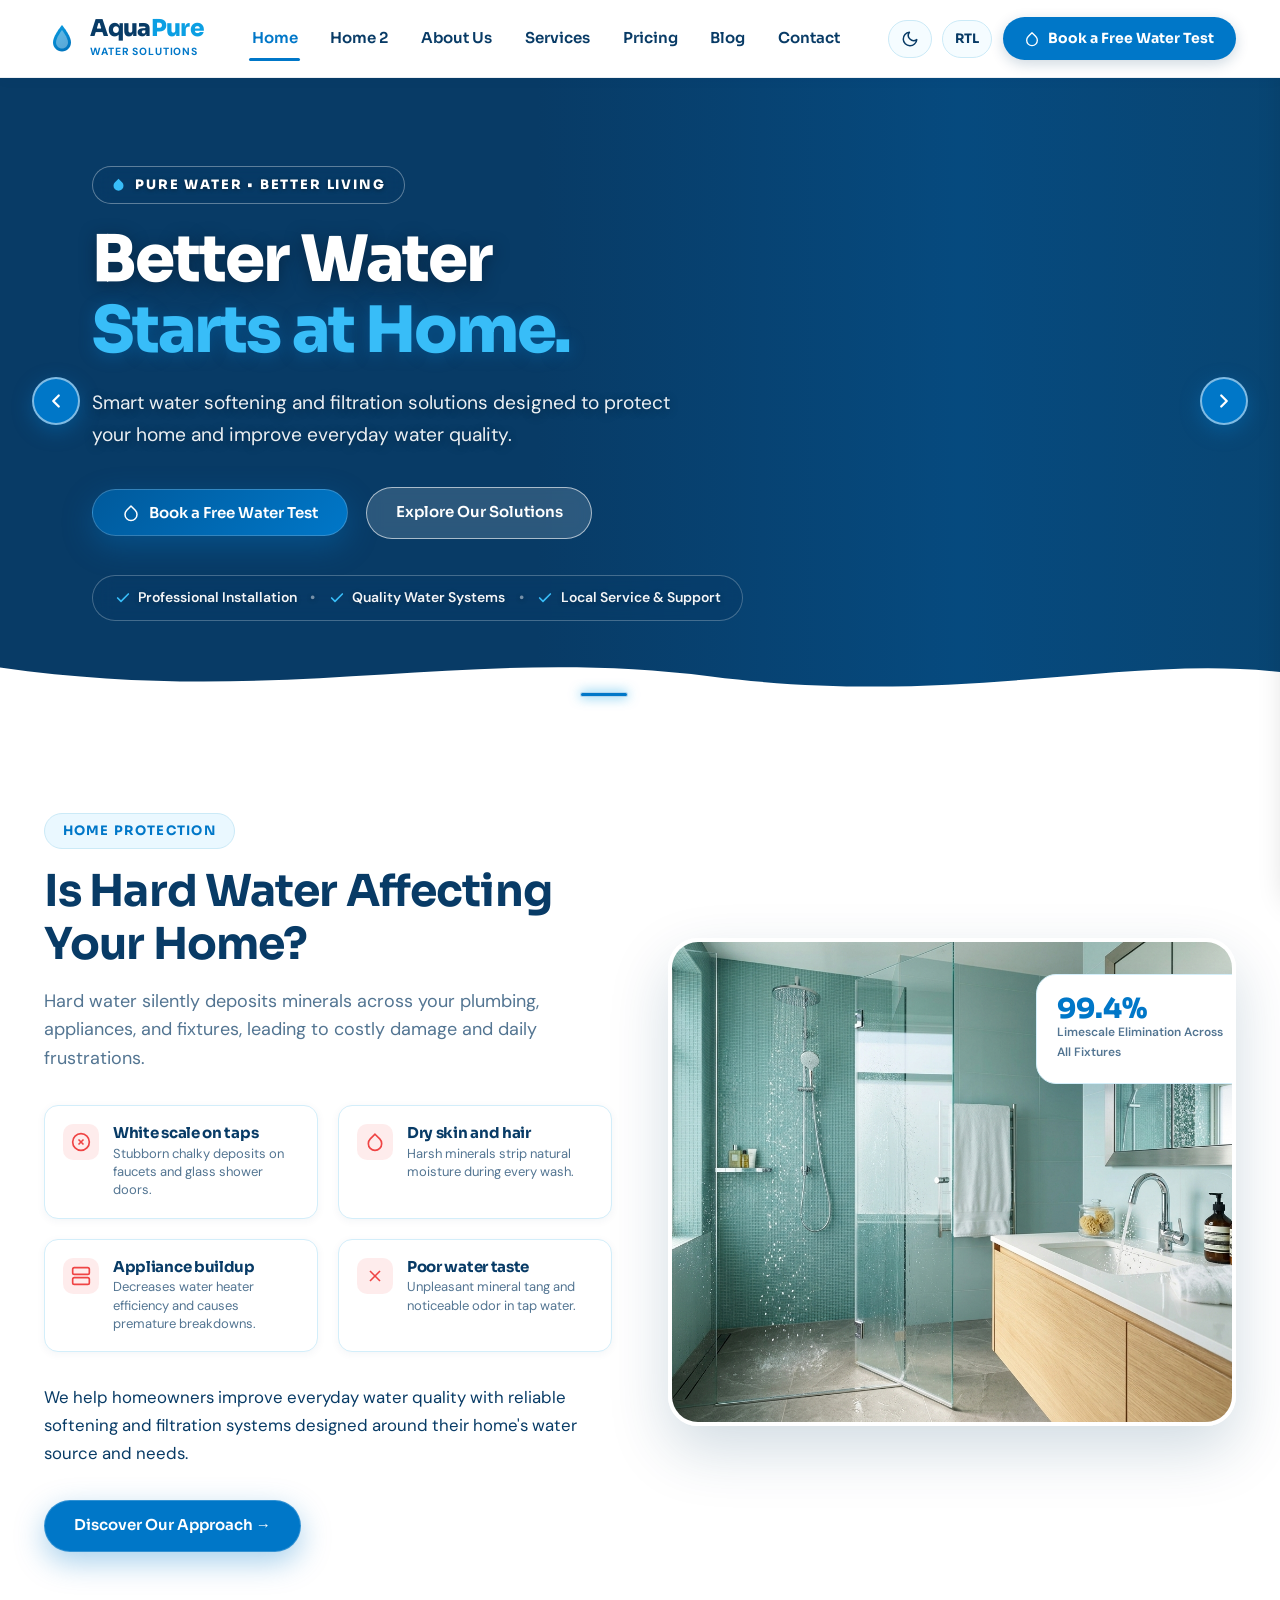
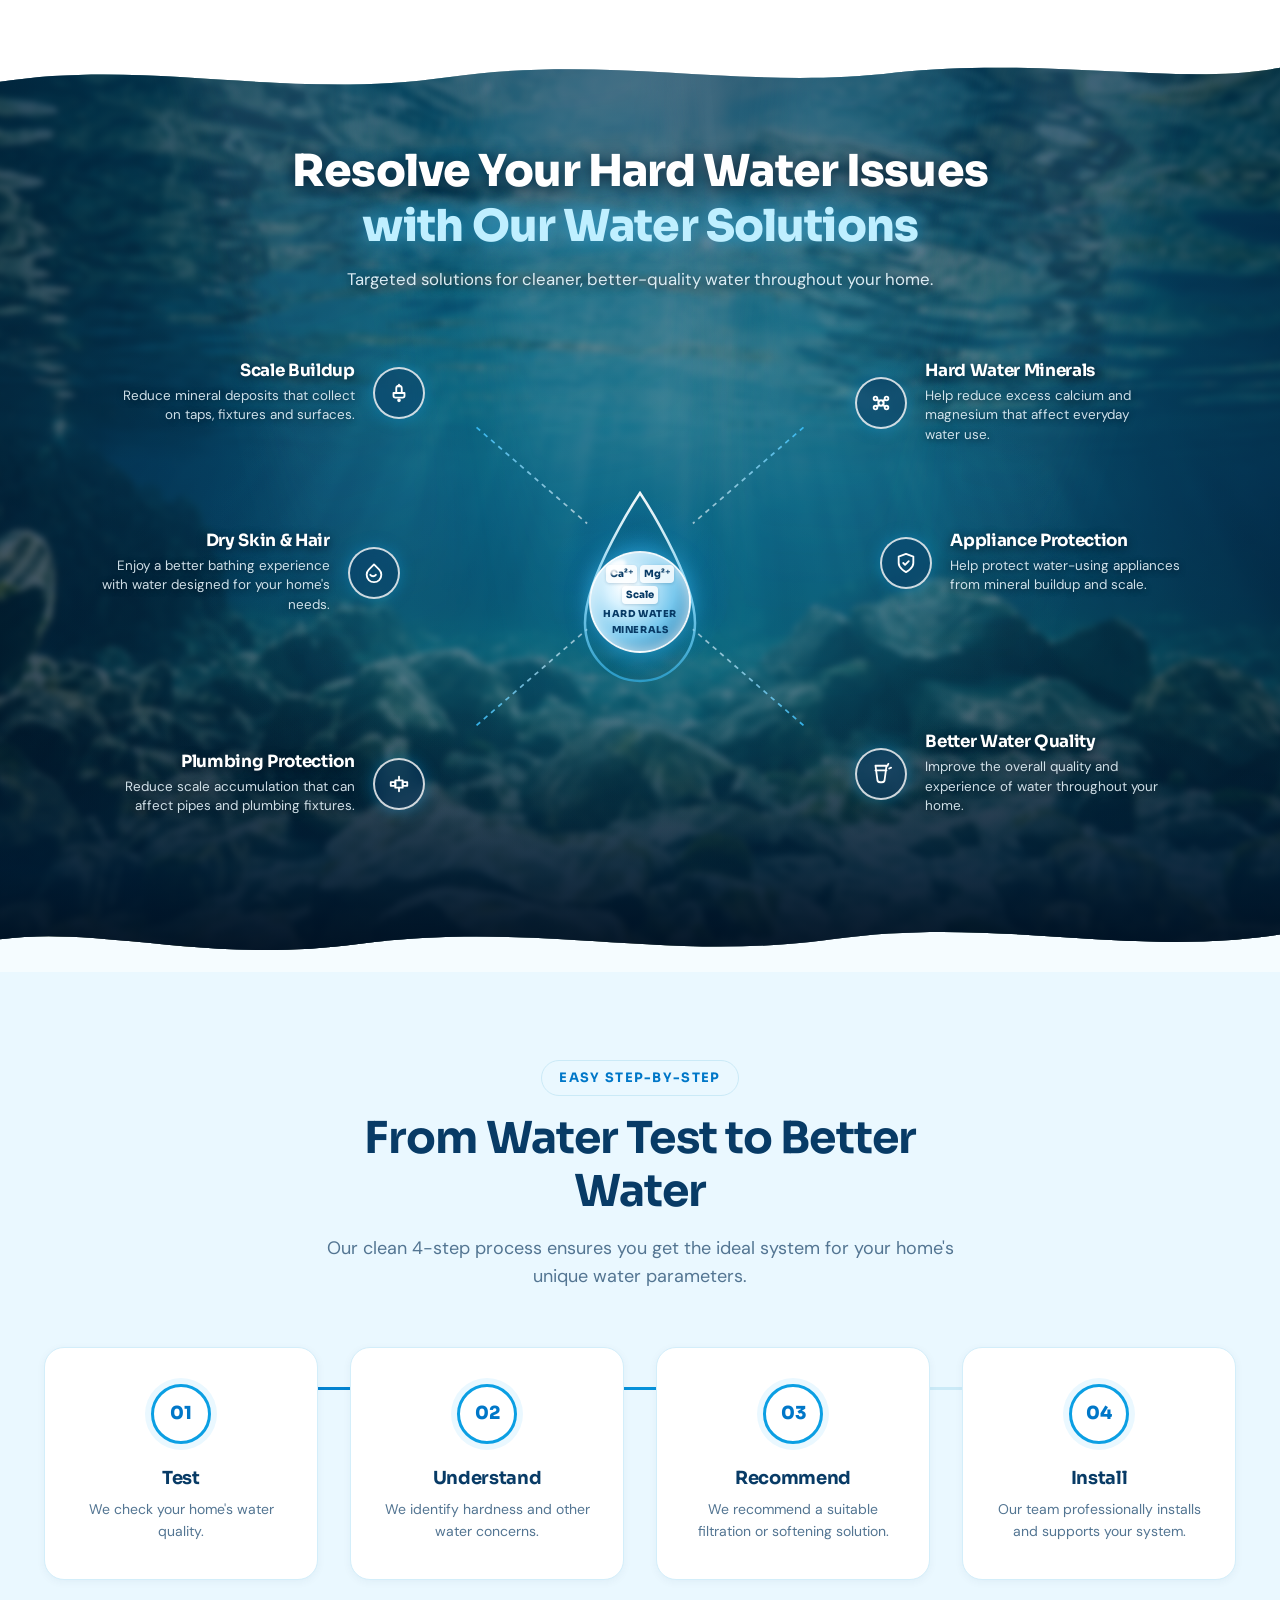
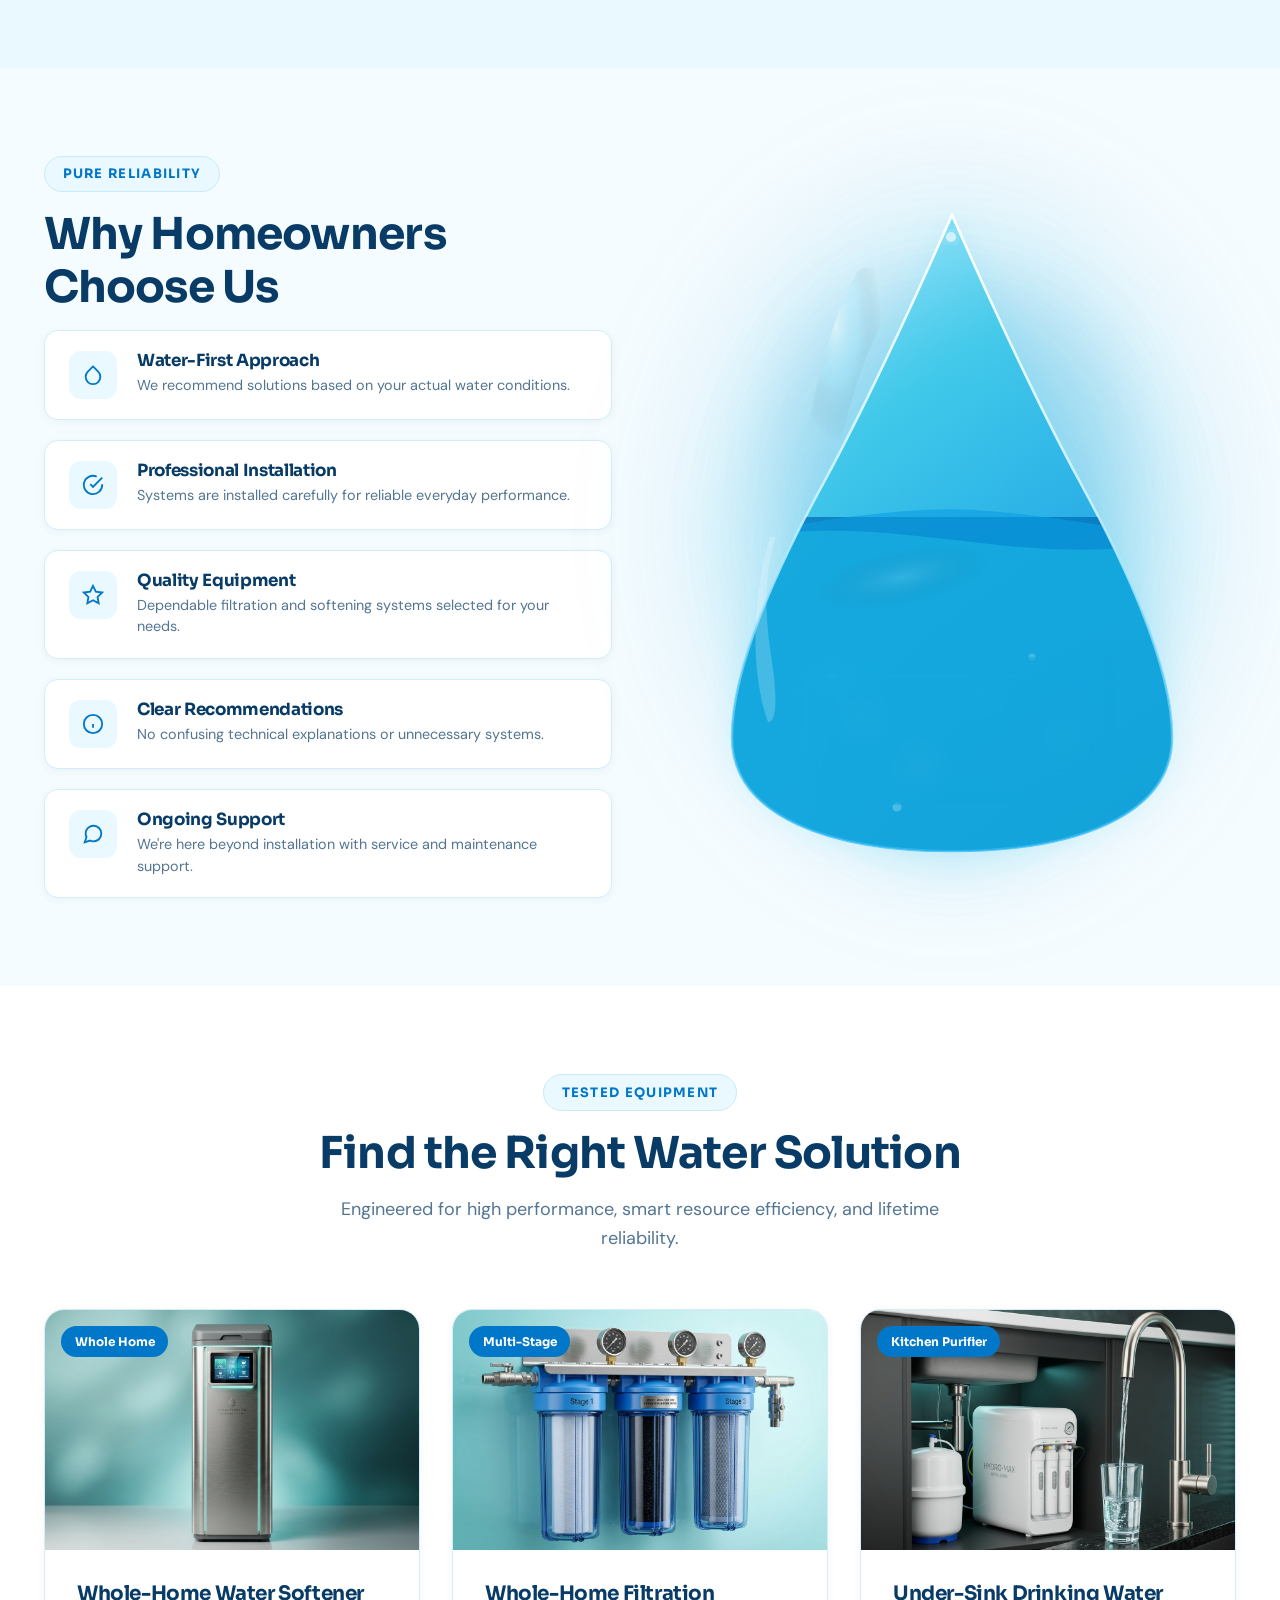
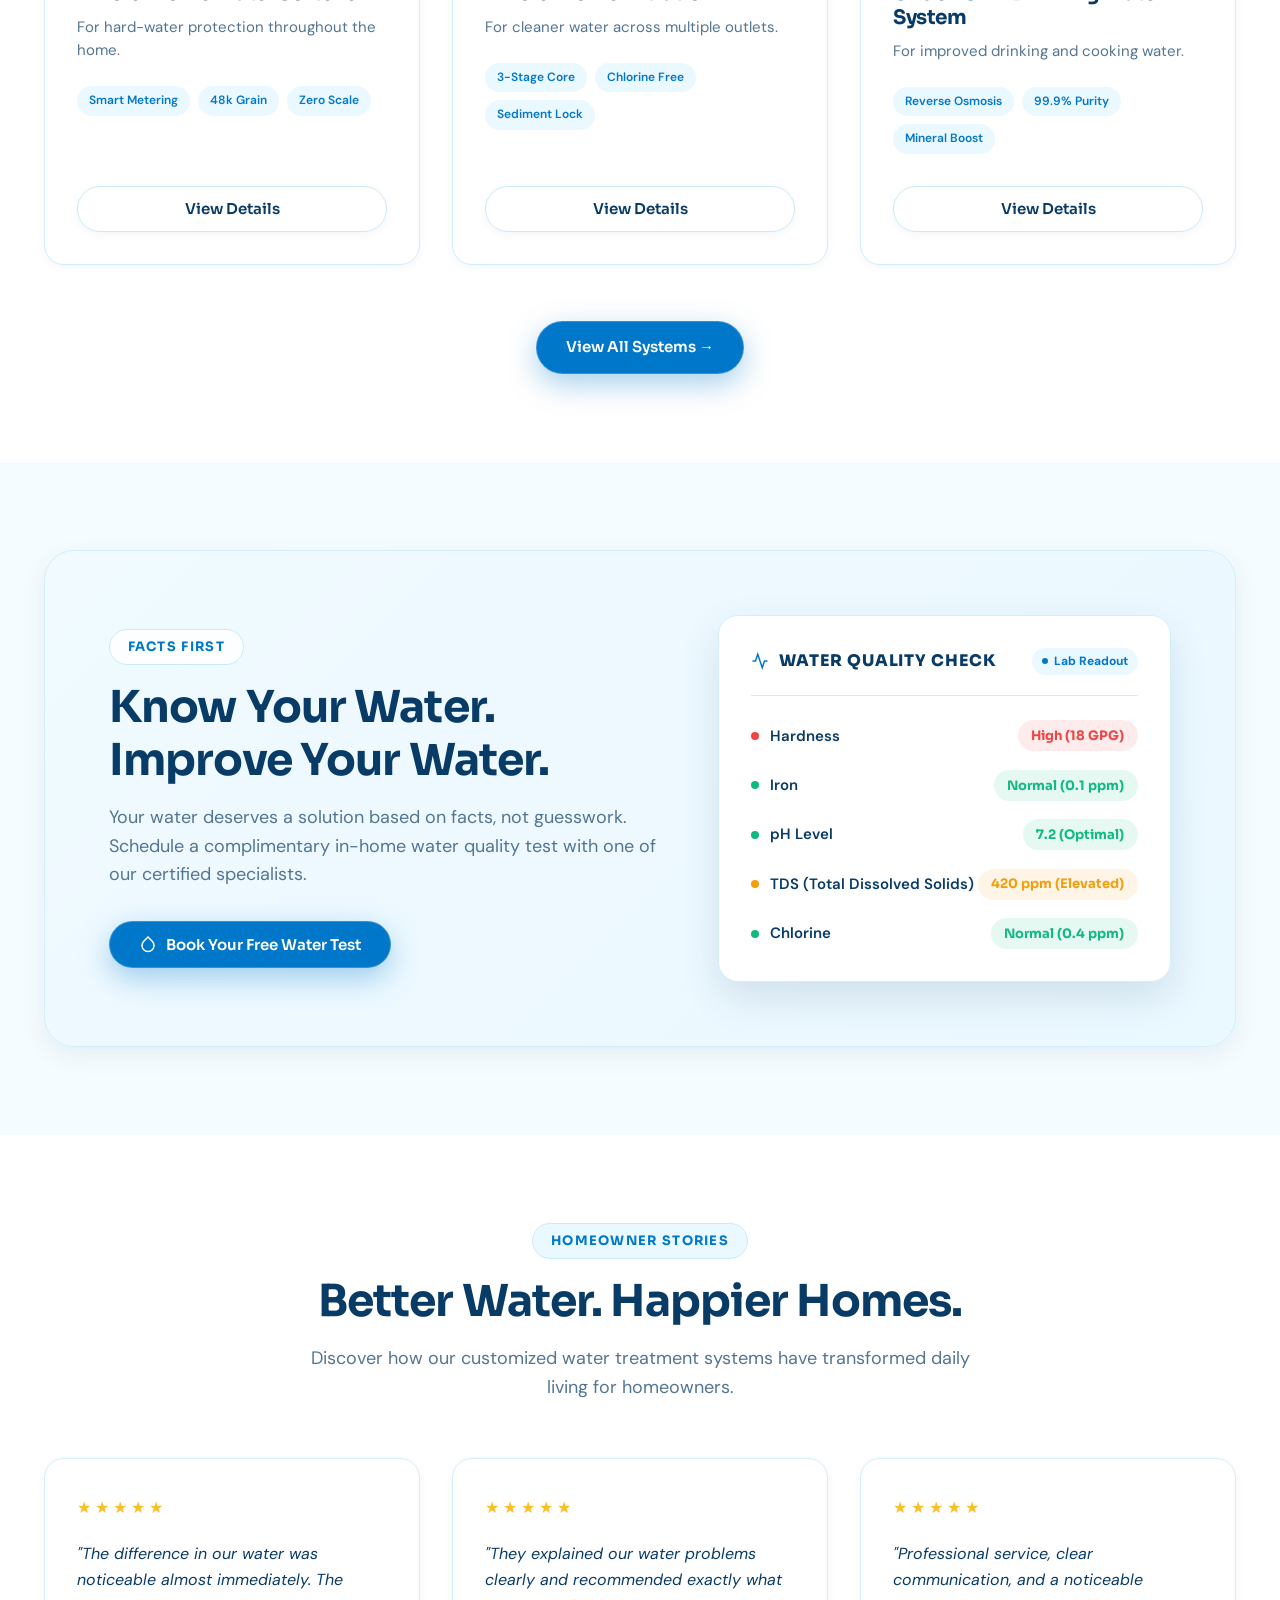
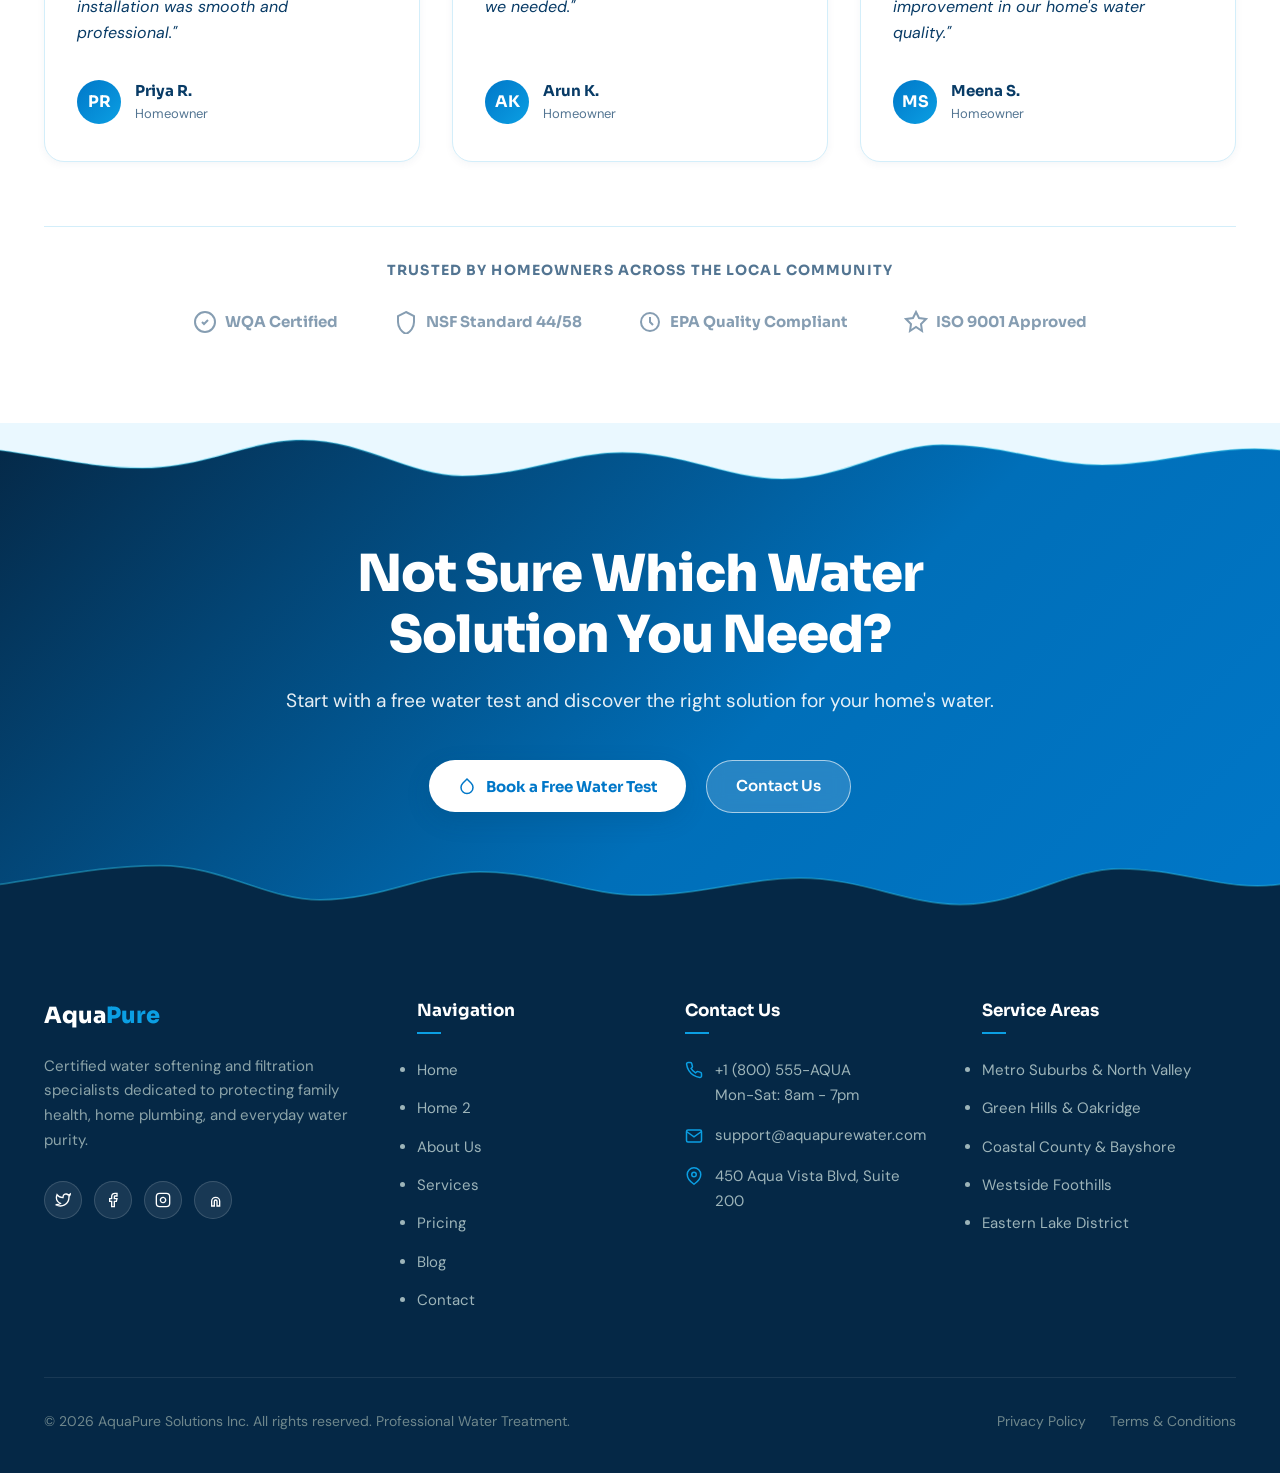
==== commit 16b5b354: "Update project code" ====
--- a/index.html
+++ b/index.html
@@ -5,6 +5,7 @@
   <meta name="viewport" content="width=device-width, initial-scale=1.0">
   <meta name="description" content="AquaPure - Smart water softening and whole-home filtration solutions. Protect your home and enjoy pure, balanced water with professional installation.">
   <meta name="theme-color" content="#006FB9">
+  <link rel="icon" type="image/svg+xml" href="assets/aquapure-favicon.svg">
   <title>AquaPure | Home Water Softener &amp; Filtration Installer</title>
 
   <!-- Google Fonts: Sora & DM Sans -->
@@ -14,7 +15,6 @@
 
   <!-- Core CSS -->
   <link rel="stylesheet" href="css/style.css">
-  <link rel="stylesheet" href="css/auth.css">
 </head>
 <body>
 
@@ -66,34 +66,15 @@
 
           <!-- LTR / RTL Direction Toggle -->
           <button class="header-action-btn" id="dirToggleBtn" aria-label="Toggle text direction" title="Switch LTR/RTL">
-            <svg width="16" height="16" viewBox="0 0 24 24" fill="none" stroke="currentColor" stroke-width="2" stroke-linecap="round" stroke-linejoin="round">
-              <polyline points="17 1 21 5 17 9"></polyline>
-              <path d="M3 11V9a4 4 0 0 1 4-4h14"></path>
-              <polyline points="7 23 3 19 7 15"></polyline>
-              <path d="M21 13v2a4 4 0 0 1-4 4H3"></path>
-            </svg>
             <span id="dirLabel">RTL</span>
           </button>
 
-          <!-- Profile Icon with Dropdown -->
-          <div class="profile-dropdown-wrapper" id="profileDropdownWrapper">
-            <button class="header-action-btn" id="profileMenuBtn" aria-label="User Account" title="My Account" aria-expanded="false" aria-haspopup="true" style="padding: 0 0.6rem;">
-              <svg width="18" height="18" viewBox="0 0 24 24" fill="none" stroke="currentColor" stroke-width="2" stroke-linecap="round" stroke-linejoin="round">
-                <path d="M20 21v-2a4 4 0 0 0-4-4H8a4 4 0 0 0-4 4v2"></path>
-                <circle cx="12" cy="7" r="4"></circle>
-              </svg>
-            </button>
-            <div class="profile-dropdown-panel" id="profileDropdownPanel" role="menu">
-              <!-- Populated by main.js profile dropdown logic -->
-            </div>
-          </div>
-
           <!-- Primary CTA Button -->
-          <a href="#water-test" class="header-cta-pill trigger-water-test">
+          <a href="#testBookingModal" class="header-cta-pill trigger-water-test">
             <svg width="16" height="16" viewBox="0 0 24 24" fill="none" stroke="currentColor" stroke-width="2" stroke-linecap="round" stroke-linejoin="round">
               <path d="M12 2.69l5.66 5.66a8 8 0 1 1-11.31 0z"></path>
             </svg>
-            Free Water Test
+            Book a Free Water Test
           </a>
 
           <!-- Mobile Hamburger Toggle -->
@@ -131,16 +112,12 @@
           <span id="themeText">Dark Mode</span>
         </button>
         <button class="header-action-btn" id="mobileDirToggleBtn" style="width: 100%; justify-content: flex-start; height: 42px;">
-          <svg width="18" height="18" viewBox="0 0 24 24" fill="none" stroke="currentColor" stroke-width="2">
-            <polyline points="17 1 21 5 17 9"></polyline>
-            <path d="M3 11V9a4 4 0 0 1 4-4h14"></path>
-          </svg>
           <span id="mobileDirLabel">Switch to RTL</span>
         </button>
       </div>
     </div>
 
-    <a href="#water-test" class="btn btn-blue trigger-water-test" style="width: 100%;">
+    <a href="#testBookingModal" class="btn btn-blue trigger-water-test" style="width: 100%;">
       Book a Free Water Test
     </a>
   </div>
@@ -1345,7 +1322,7 @@
       <div class="footer-grid">
         
         <div class="footer-col-brand">
-          <div class="footer-brand-title">Aqua<span>Pure</span></div>
+          <a href="index.html" class="footer-brand-title" aria-label="AquaPure Home">Aqua<span>Pure</span></a>
           <p>
             Certified water softening and filtration specialists dedicated to protecting family health, home plumbing, and everyday water purity.
           </p>
@@ -1484,7 +1461,6 @@
   </div>
 
   <!-- Main JavaScript -->
-  <script src="js/auth.js"></script>
 
   <script src="js/main.js"></script>
 </body>
--- a/css/style.css
+++ b/css/style.css
@@ -1,4 +1,4 @@
-﻿/* ==========================================================================
+/* ==========================================================================
    AQUAPURE - HOME WATER SOFTENER & FILTRATION INSTALLER
    Design System: Water Blue Palette (Matched to Reference UI)
    ========================================================================== */
@@ -8,7 +8,7 @@
 :root {
   /* Water Blue Theme Palette */
   --color-primary: #0077C8;
-  --color-blue-deep: #005A9C;
+  --color-blue-deep: #0077C8;
   --color-blue-bright: #0B9FE3;
   --color-blue-ocean: #0077C8;
   --color-blue-dark: #083B66;
@@ -67,14 +67,14 @@
 
 /* --- Dark Theme Variables --- */
 [data-theme="dark"] {
-  --color-primary: #0B9FE3;
-  --color-blue-deep: #0B9FE3;
+  --color-primary: #0077C8;
+  --color-blue-deep: #0077C8;
   --color-blue-bright: #38BDF8;
-  --color-blue-ocean: #0284C7;
+  --color-blue-ocean: #0077C8;
   --color-blue-dark: #FFFFFF;
   --color-blue-navy: #E0F2FE;
-  --color-blue-light: rgba(11, 159, 227, 0.15);
-  --color-blue-verylight: rgba(11, 159, 227, 0.08);
+  --color-blue-light: rgba(0, 119, 200, 0.15);
+  --color-blue-verylight: rgba(0, 119, 200, 0.08);
   --color-blue-border: rgba(56, 189, 248, 0.2);
 
   --color-bg: #051829;
@@ -89,14 +89,14 @@
   --color-text-muted: #94B8D7;
   --color-text-light: #628CAE;
 
-  --indicator-active: #0B9FE3;
+  --indicator-active: #0077C8;
   --indicator-inactive: rgba(255, 255, 255, 0.3);
 
   --shadow-sm: 0 2px 8px rgba(0, 0, 0, 0.4);
   --shadow-md: 0 8px 24px rgba(0, 0, 0, 0.5);
   --shadow-lg: 0 16px 40px rgba(0, 0, 0, 0.6);
   --shadow-xl: 0 24px 60px rgba(0, 0, 0, 0.7);
-  --shadow-blue: 0 10px 30px rgba(11, 159, 227, 0.4);
+  --shadow-blue: 0 10px 30px rgba(0, 119, 200, 0.4);
 }
 
 /* ==========================================================================
@@ -202,7 +202,7 @@
 }
 
 [data-theme="dark"] .section-tag {
-  color: var(--color-blue-bright);
+  color: var(--color-primary);
 }
 
 .section-title {
@@ -385,10 +385,6 @@
   margin-top: 0.15rem;
 }
 
-[data-theme="dark"] .brand-sub {
-  color: var(--color-blue-bright);
-}
-
 /* Center Navigation Menu */
 .nav-menu {
   display: flex;
@@ -419,7 +415,7 @@
 }
 
 [data-theme="dark"] .nav-link.active {
-  color: var(--color-blue-bright);
+  color: var(--color-primary);
 }
 
 .nav-link.active::after {
@@ -434,7 +430,7 @@
 }
 
 [data-theme="dark"] .nav-link.active::after {
-  background: var(--color-blue-bright);
+  background: var(--color-primary);
 }
 
 /* Right Header Actions */
@@ -474,11 +470,11 @@
 
 [data-theme="dark"] .header-action-btn:hover {
   background: #0E3050;
-  color: var(--color-blue-bright);
+  color: var(--color-primary);
 }
 
 .header-cta-pill {
-  background: #083B66;
+  background: var(--color-primary);
   color: var(--color-white);
   padding: 0.6rem 1.35rem;
   border-radius: var(--radius-pill);
@@ -503,7 +499,8 @@
 }
 
 [data-theme="dark"] .header-cta-pill:hover {
-  background: var(--color-blue-bright);
+  background: var(--color-primary);
+  filter: brightness(1.08);
 }
 
 /* Hamburger */
@@ -778,7 +775,38 @@
 }
 
 [data-theme="dark"] .indicator-bar.active {
-  background: var(--color-blue-bright);
+  background: var(--color-primary);
+  box-shadow: 0 0 14px rgba(0, 119, 200, 0.7);
+}
+
+.hero-wrapper .btn-primary,
+.hero-wrapper .btn-blue {
+  background: linear-gradient(135deg, #005A9C 0%, #0077C8 100%);
+  box-shadow: 0 10px 30px rgba(0, 119, 200, 0.35);
+}
+
+.hero-wrapper .btn-primary:hover,
+.hero-wrapper .btn-blue:hover {
+  background: linear-gradient(135deg, #0B9FE3 0%, #005A9C 100%);
+}
+
+[data-theme="dark"] .hero-wrapper .btn-primary,
+[data-theme="dark"] .hero-wrapper .btn-blue {
+  background: linear-gradient(135deg, #0B9FE3 0%, #0B9FE3 100%);
+  box-shadow: 0 10px 30px rgba(11, 159, 227, 0.4);
+}
+
+[data-theme="dark"] .hero-wrapper .btn-primary:hover,
+[data-theme="dark"] .hero-wrapper .btn-blue:hover {
+  background: linear-gradient(135deg, #38BDF8 0%, #0B9FE3 100%);
+}
+
+[data-theme="dark"] .hero-wrapper .slider-arrow-btn {
+  background: #0B9FE3;
+}
+
+[data-theme="dark"] .hero-wrapper .indicator-bar.active {
+  background: #38BDF8;
   box-shadow: 0 0 14px rgba(56, 189, 248, 0.9);
 }
 
@@ -992,7 +1020,7 @@
 }
 
 [data-theme="dark"] .badge-stat-num {
-  color: var(--color-blue-bright);
+  color: var(--color-primary);
 }
 
 .badge-stat-label {
@@ -1573,8 +1601,8 @@
 
 [data-theme="dark"] .step-badge {
   background: var(--color-card-bg);
-  color: var(--color-blue-bright);
-  box-shadow: 0 0 0 6px rgba(56, 189, 248, 0.15);
+  color: var(--color-primary);
+  box-shadow: 0 0 0 6px rgba(0, 119, 200, 0.15);
 }
 
 .step-card:hover .step-badge {
@@ -1639,8 +1667,8 @@
 }
 
 [data-theme="dark"] .benefit-icon-box {
-  background: rgba(11, 159, 227, 0.15);
-  color: var(--color-blue-bright);
+  background: var(--color-blue-light);
+  color: var(--color-primary);
 }
 
 .benefit-item-card:hover .benefit-icon-box {
@@ -2077,8 +2105,8 @@
 }
 
 [data-theme="dark"] .system-spec-pill {
-  background: rgba(11, 159, 227, 0.15);
-  color: var(--color-blue-bright);
+  background: var(--color-blue-light);
+  color: var(--color-primary);
 }
 
 /* ==========================================================================
@@ -2146,7 +2174,7 @@
 }
 
 [data-theme="dark"] .metric-status-live {
-  color: var(--color-blue-bright);
+  color: var(--color-primary);
 }
 
 .metric-rows-list {
@@ -2424,6 +2452,15 @@
   justify-content: center;
   gap: 1.25rem;
   flex-wrap: wrap;
+}
+
+.cta-buttons-wrap > .btn,
+.home2-hero-wrapper .hero-btn-group .btn,
+.about-split-cta-row .btn,
+.services-hero-actions .btn,
+.service-hero-actions .btn,
+.pricing-hero-actions .btn {
+  min-height: 52px;
 }
 
 @media (max-width: 1080px) {
@@ -2480,10 +2517,12 @@
 }
 
 .footer-brand-title {
+  display: inline-block;
   font-family: var(--font-heading);
   font-size: 1.4rem;
   font-weight: 800;
   color: var(--color-white);
+  text-decoration: none;
 }
 
 .footer-brand-title span {
@@ -2738,6 +2777,11 @@
 /* ==========================================================================
    RESPONSIVE BREAKPOINTS
    ========================================================================== */
+.mobile-nav-drawer #mobileThemeToggleBtn,
+.mobile-nav-drawer #mobileDirToggleBtn {
+  display: none;
+}
+
 @media (max-width: 1080px) {
   .nav-menu {
     display: none;
@@ -2826,6 +2870,16 @@
 }
 
 @media (max-width: 768px) {
+  .header-actions #themeToggleBtn,
+  .header-actions #dirToggleBtn {
+    display: none;
+  }
+
+  .mobile-nav-drawer #mobileThemeToggleBtn,
+  .mobile-nav-drawer #mobileDirToggleBtn {
+    display: inline-flex;
+  }
+
   .section {
     padding-block: 4.5rem;
   }
@@ -2994,6 +3048,207 @@
   }
 }
 
+@media (max-width: 480px) {
+  .section {
+    padding-block: 3.25rem;
+  }
+
+  .section-header {
+    margin-bottom: 2rem;
+  }
+
+  .main-cta-section {
+    padding-block: 3.75rem 3.25rem;
+  }
+
+  .cta-desc {
+    margin-bottom: 1.75rem;
+  }
+
+  .cta-buttons-wrap {
+    flex-direction: column;
+    width: 100%;
+    gap: 0.85rem;
+  }
+
+  .cta-buttons-wrap > .btn {
+    width: 100%;
+    max-width: 320px;
+  }
+
+  .site-footer {
+    padding-top: 3.25rem;
+    padding-bottom: 2rem;
+  }
+
+  .footer-grid {
+    gap: 2rem;
+    margin-bottom: 2.5rem;
+  }
+
+  /* Home 1 Hero at mobile: preserve layout & media while eliminating excessive whitespace */
+  .hero-wrapper {
+    min-height: auto;
+    padding-block: 3.5rem 4.5rem;
+  }
+
+  .hero-main-title {
+    font-size: 2.15rem;
+    margin-bottom: 1rem;
+    line-height: 1.15;
+  }
+
+  .hero-supporting-desc {
+    font-size: 0.95rem;
+    margin-bottom: 1.5rem;
+    line-height: 1.55;
+  }
+
+  .hero-btn-group {
+    margin-bottom: 1.5rem;
+    gap: 0.75rem;
+  }
+
+  .slider-arrow-btn {
+    width: 34px;
+    height: 34px;
+  }
+
+  .slider-arrow-prev { left: 0.25rem; }
+  .slider-arrow-next { right: 0.25rem; }
+
+  [dir="rtl"] .slider-arrow-prev { right: 0.25rem; left: auto; }
+  [dir="rtl"] .slider-arrow-next { left: 0.25rem; right: auto; }
+
+  /* Radial Stage mobile tightening */
+  .water-solutions-section {
+    padding-top: 3.5rem;
+    padding-bottom: 3.25rem;
+  }
+
+  .radial-stage {
+    gap: 0.85rem;
+  }
+
+  .radial-center-drop {
+    width: 120px;
+    height: 150px;
+    margin: 0 auto 0.25rem;
+  }
+
+  .drop-mineral-orb {
+    width: 76px;
+    height: 76px;
+    margin-top: 20px;
+  }
+
+  .radial-node {
+    padding: 0.85rem 1rem;
+  }
+
+  /* Home 2 Hero mobile adjustments */
+  .home2-hero-wrapper {
+    padding-block: 3.5rem 3rem;
+  }
+
+  .hero-droplet-backdrop,
+  .about-story-droplet {
+    width: 290px;
+    height: 380px;
+  }
+
+  .hero-testing-panel {
+    max-width: 100%;
+    width: 100%;
+    padding: 1.1rem 1.15rem;
+  }
+
+  /* About Hero Split mobile tightening */
+  .about-hero-split-wrapper {
+    padding-block: 3.25rem 0;
+  }
+
+  .about-split-title {
+    font-size: 1.85rem;
+    margin-bottom: 0.85rem;
+  }
+
+  .about-split-lead {
+    font-size: 0.95rem;
+    margin-bottom: 1.25rem;
+  }
+
+  .about-split-stats-row {
+    margin-block: 1.5rem 2rem;
+  }
+
+  /* Process Stacked Mobile */
+  .process-stacked-list {
+    margin-top: 1.75rem;
+    gap: 1.25rem;
+  }
+
+  .proc-card {
+    min-height: auto;
+  }
+
+  .proc-visual-area {
+    min-height: 170px;
+  }
+
+  /* Executive Standards Mobile */
+  .exec-std-composition {
+    gap: 1.75rem;
+    margin-top: 1.75rem;
+  }
+
+  .exec-col-left,
+  .exec-col-right {
+    gap: 1.5rem;
+  }
+}
+
+@media (max-width: 400px) {
+  .site-header .container {
+    padding-inline: 1rem;
+  }
+
+  .header-actions {
+    gap: 0.45rem;
+  }
+
+  .header-actions .header-action-btn {
+    padding-inline: 0.55rem;
+  }
+
+  .hero-inner-container {
+    padding-inline: 0.85rem;
+  }
+
+  .container {
+    padding-inline: 1rem;
+  }
+}
+
+@media (max-width: 340px) {
+  .site-header .container {
+    padding-inline: 0.75rem;
+  }
+
+  .header-actions {
+    gap: 0.35rem;
+  }
+
+  .header-actions .header-action-btn {
+    padding-inline: 0.4rem;
+  }
+
+  .container {
+    padding-inline: 0.75rem;
+  }
+}
+
+
 /* ==========================================================================
    HOME PAGE 2 & ABOUT US - EXTENDED COMPONENT SYSTEM
    Strictly adheres to Master Design System (AquaPure Water Blue Palette)
@@ -4663,7 +4918,7 @@
 }
 
 [data-theme="dark"] .journey-milestone-tag {
-  color: var(--color-blue-bright);
+  color: var(--color-primary);
 }
 
 .journey-title {
@@ -4832,7 +5087,7 @@
 }
 
 [data-theme="dark"] .team-role {
-  color: var(--color-blue-bright);
+  color: var(--color-primary);
 }
 
 .team-bio {
@@ -5922,7 +6177,7 @@
 
 [data-theme="dark"] .proc-num-badge {
   border-color: #0F172A;
-  background: linear-gradient(135deg, #0284C7 0%, #0369A1 60%, #075985 100%);
+  background: var(--color-primary);
   box-shadow: 0 8px 24px rgba(0, 0, 0, 0.5), 0 0 15px rgba(56, 189, 248, 0.35);
 }
 
@@ -5942,7 +6197,7 @@
 }
 
 [data-theme="dark"] .proc-float-head {
-  color: #38BDF8;
+  color: var(--color-primary);
 }
 
 [data-theme="dark"] .proc-float-row {
@@ -6326,7 +6581,7 @@
 }
 
 [data-theme="dark"] .exec-icon-sq {
-  background: linear-gradient(135deg, #0284C7 0%, #0369A1 100%);
+  background: var(--color-primary);
   box-shadow: 0 8px 20px rgba(0, 0, 0, 0.4), 0 0 16px rgba(56, 189, 248, 0.25);
 }
 
@@ -6426,3 +6681,107 @@
   }
 }
 
+/* Dark-mode CTA contrast */
+[data-theme="dark"] .header-cta-pill,
+[data-theme="dark"] .btn-primary,
+[data-theme="dark"] .btn-blue,
+[data-theme="dark"] .plan-btn-primary {
+  color: #FFFFFF;
+  background: linear-gradient(135deg, #0077C8 0%, #005A9C 100%);
+}
+
+[data-theme="dark"] .header-cta-pill:hover,
+[data-theme="dark"] .btn-primary:hover,
+[data-theme="dark"] .btn-blue:hover,
+[data-theme="dark"] .plan-btn-primary:hover {
+  color: #FFFFFF;
+  background: linear-gradient(135deg, #005A9C 0%, #064675 100%);
+  filter: none;
+}
+
+[data-theme="dark"] .header-cta-pill:active,
+[data-theme="dark"] .plan-btn-primary:active {
+  color: #FFFFFF;
+  background: #064675;
+}
+
+[data-theme="dark"] .btn-secondary {
+  color: #E0F2FE;
+  background: #0A243D;
+  border-color: var(--color-blue-border);
+}
+
+[data-theme="dark"] .btn-secondary:hover,
+[data-theme="dark"] .btn-secondary:active {
+  color: #FFFFFF;
+  background: #005A9C;
+  border-color: #38BDF8;
+}
+
+[data-theme="dark"] .btn-white:hover,
+[data-theme="dark"] .btn-white:active {
+  color: #064675;
+  background: #EAF6FF;
+}
+
+[data-theme="dark"] .btn-white-outline:hover,
+[data-theme="dark"] .btn-white-outline:active {
+  color: #FFFFFF;
+  background: #005A9C;
+  border-color: #FFFFFF;
+}
+
+[data-theme="dark"] .btn-outline-blue,
+[data-theme="dark"] .btn-outline {
+  color: #E0F2FE;
+  background: #0A243D;
+  border-color: #38BDF8;
+}
+
+[data-theme="dark"] .btn-outline-blue:hover,
+[data-theme="dark"] .btn-outline-blue:active,
+[data-theme="dark"] .btn-outline:hover,
+[data-theme="dark"] .btn-outline:active {
+  color: #FFFFFF;
+  background: #005A9C;
+  border-color: #38BDF8;
+}
+
+[data-theme="dark"] .plan-btn-outline {
+  color: #E0F2FE;
+  background: #0A243D;
+  border-color: #38BDF8;
+}
+
+[data-theme="dark"] .plan-btn-outline:hover,
+[data-theme="dark"] .plan-btn-outline:active {
+  color: #FFFFFF;
+  background: #005A9C;
+  border-color: #38BDF8;
+}
+
+[data-theme="dark"] .btn:focus-visible,
+[data-theme="dark"] .header-cta-pill:focus-visible,
+[data-theme="dark"] .plan-card-btn:focus-visible {
+  outline: 2px solid #38BDF8;
+  outline-offset: 3px;
+}
+
+[data-theme="dark"] .water-solutions-section .radial-icon-ring {
+  color: #FFFFFF;
+  background: rgba(5, 24, 41, 0.9);
+  border-color: rgba(255, 255, 255, 0.9);
+  box-shadow: 0 0 16px rgba(0, 119, 200, 0.55);
+}
+
+[data-theme="dark"] .water-solutions-section .radial-node:hover .radial-icon-ring {
+  color: #FFFFFF;
+  background: linear-gradient(135deg, #0077C8 0%, #005A9C 100%);
+  border-color: #FFFFFF;
+  box-shadow: 0 0 24px rgba(0, 119, 200, 0.75);
+}
+
+[data-theme="dark"] .water-solutions-section .radial-node:hover .node-title {
+  color: #FFFFFF;
+  text-shadow: 0 2px 10px rgba(0, 15, 30, 0.9);
+}
